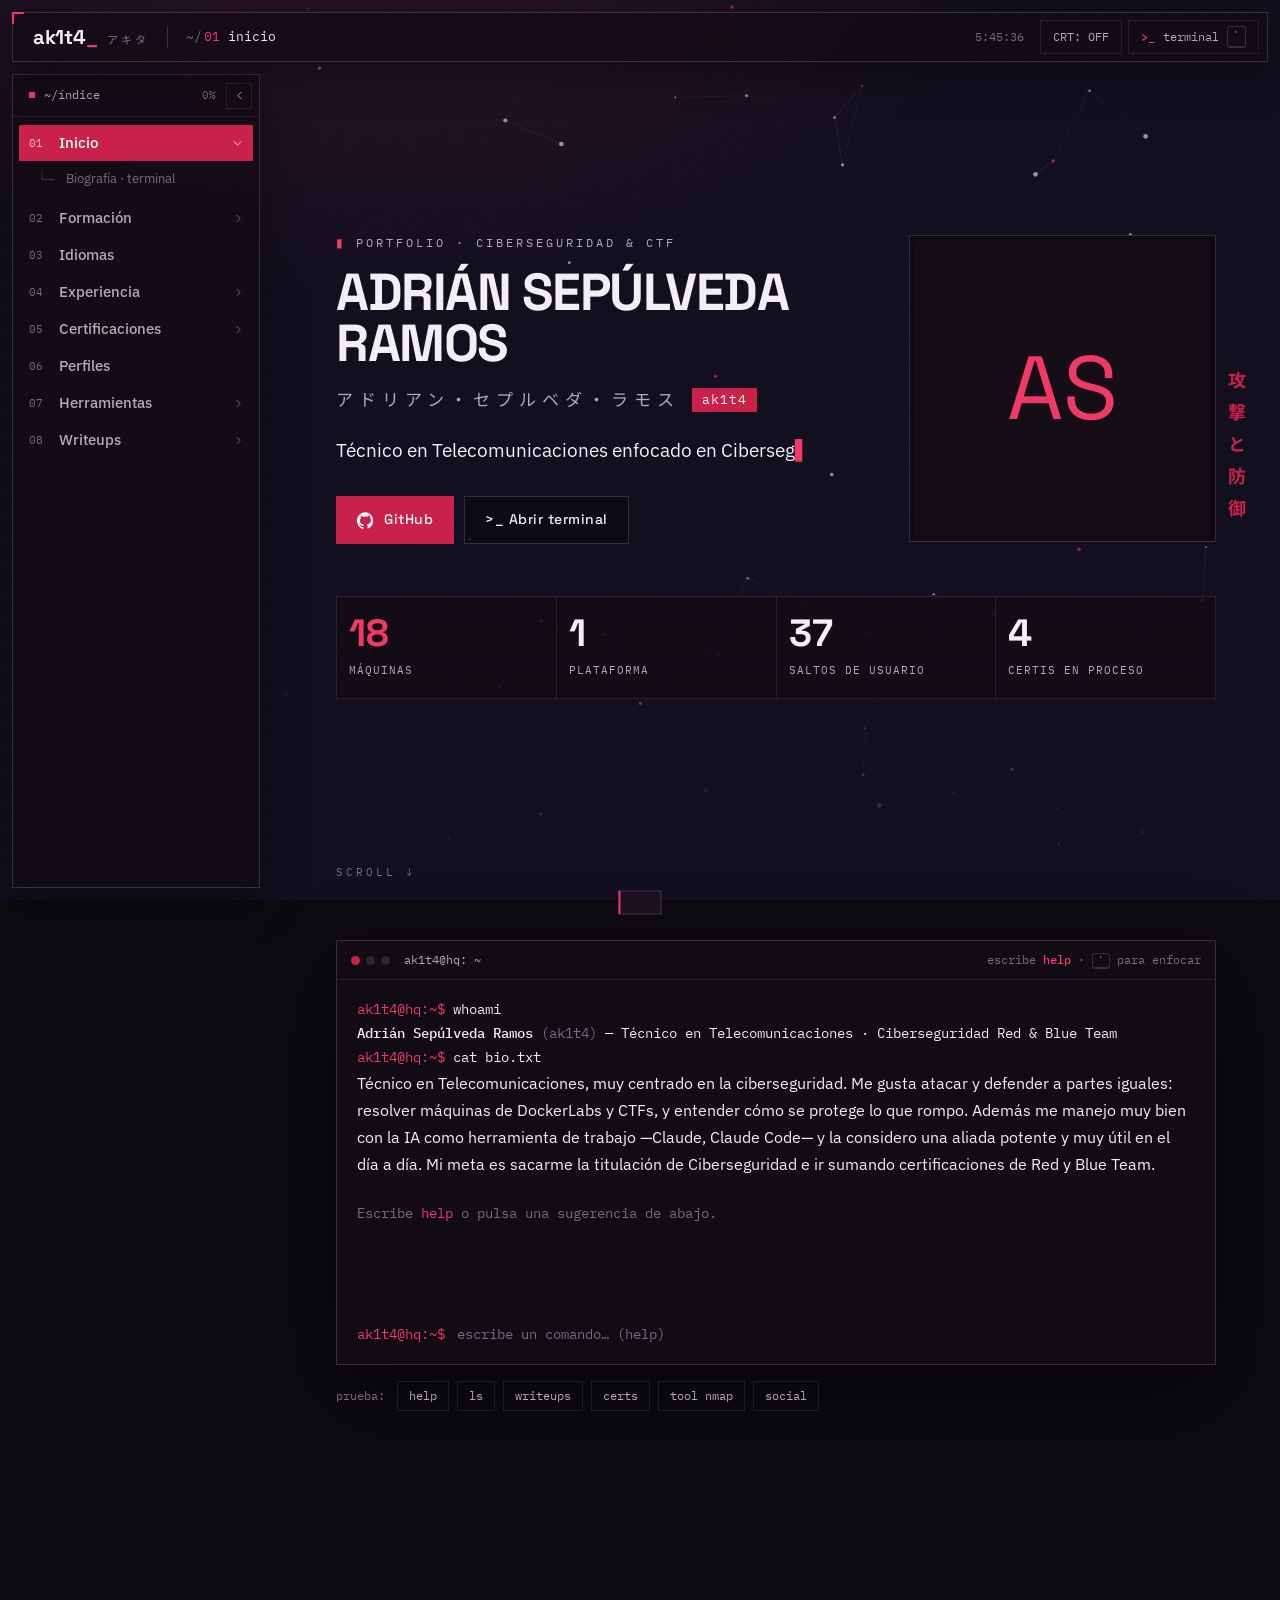
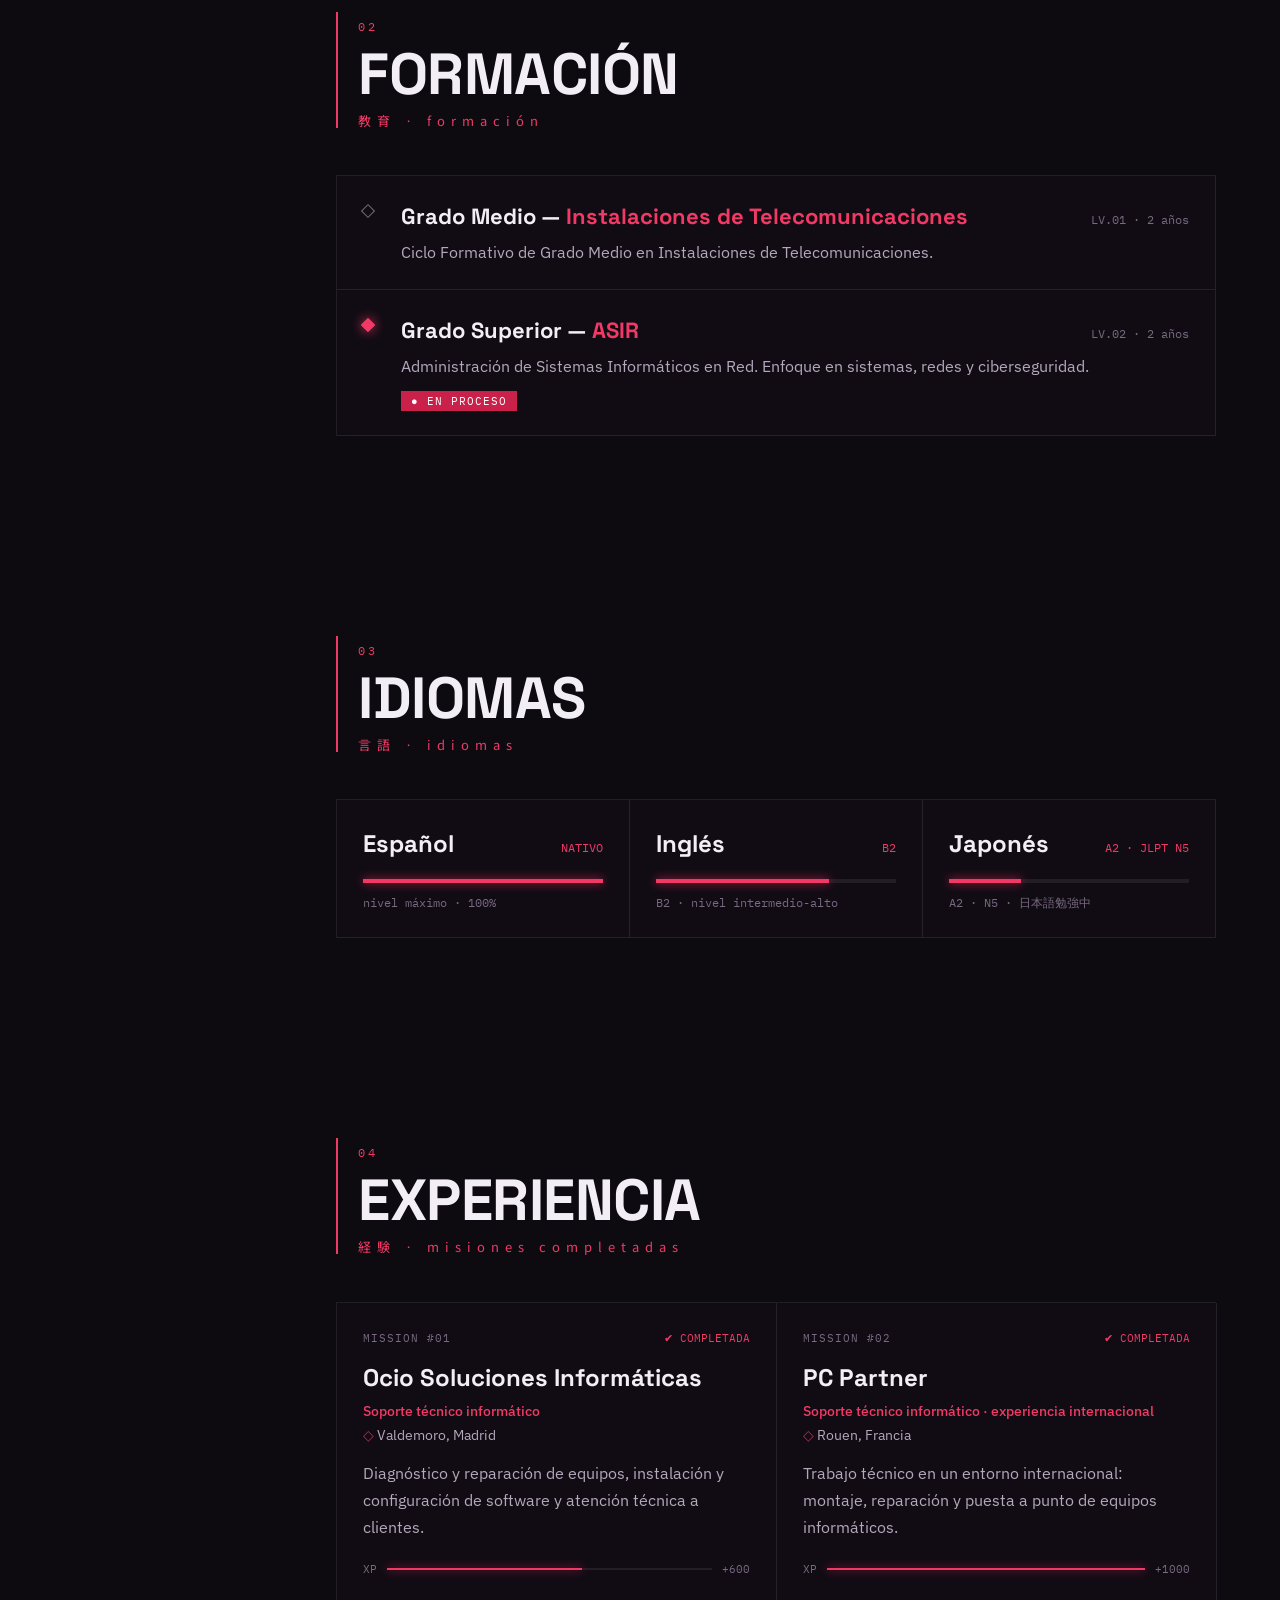
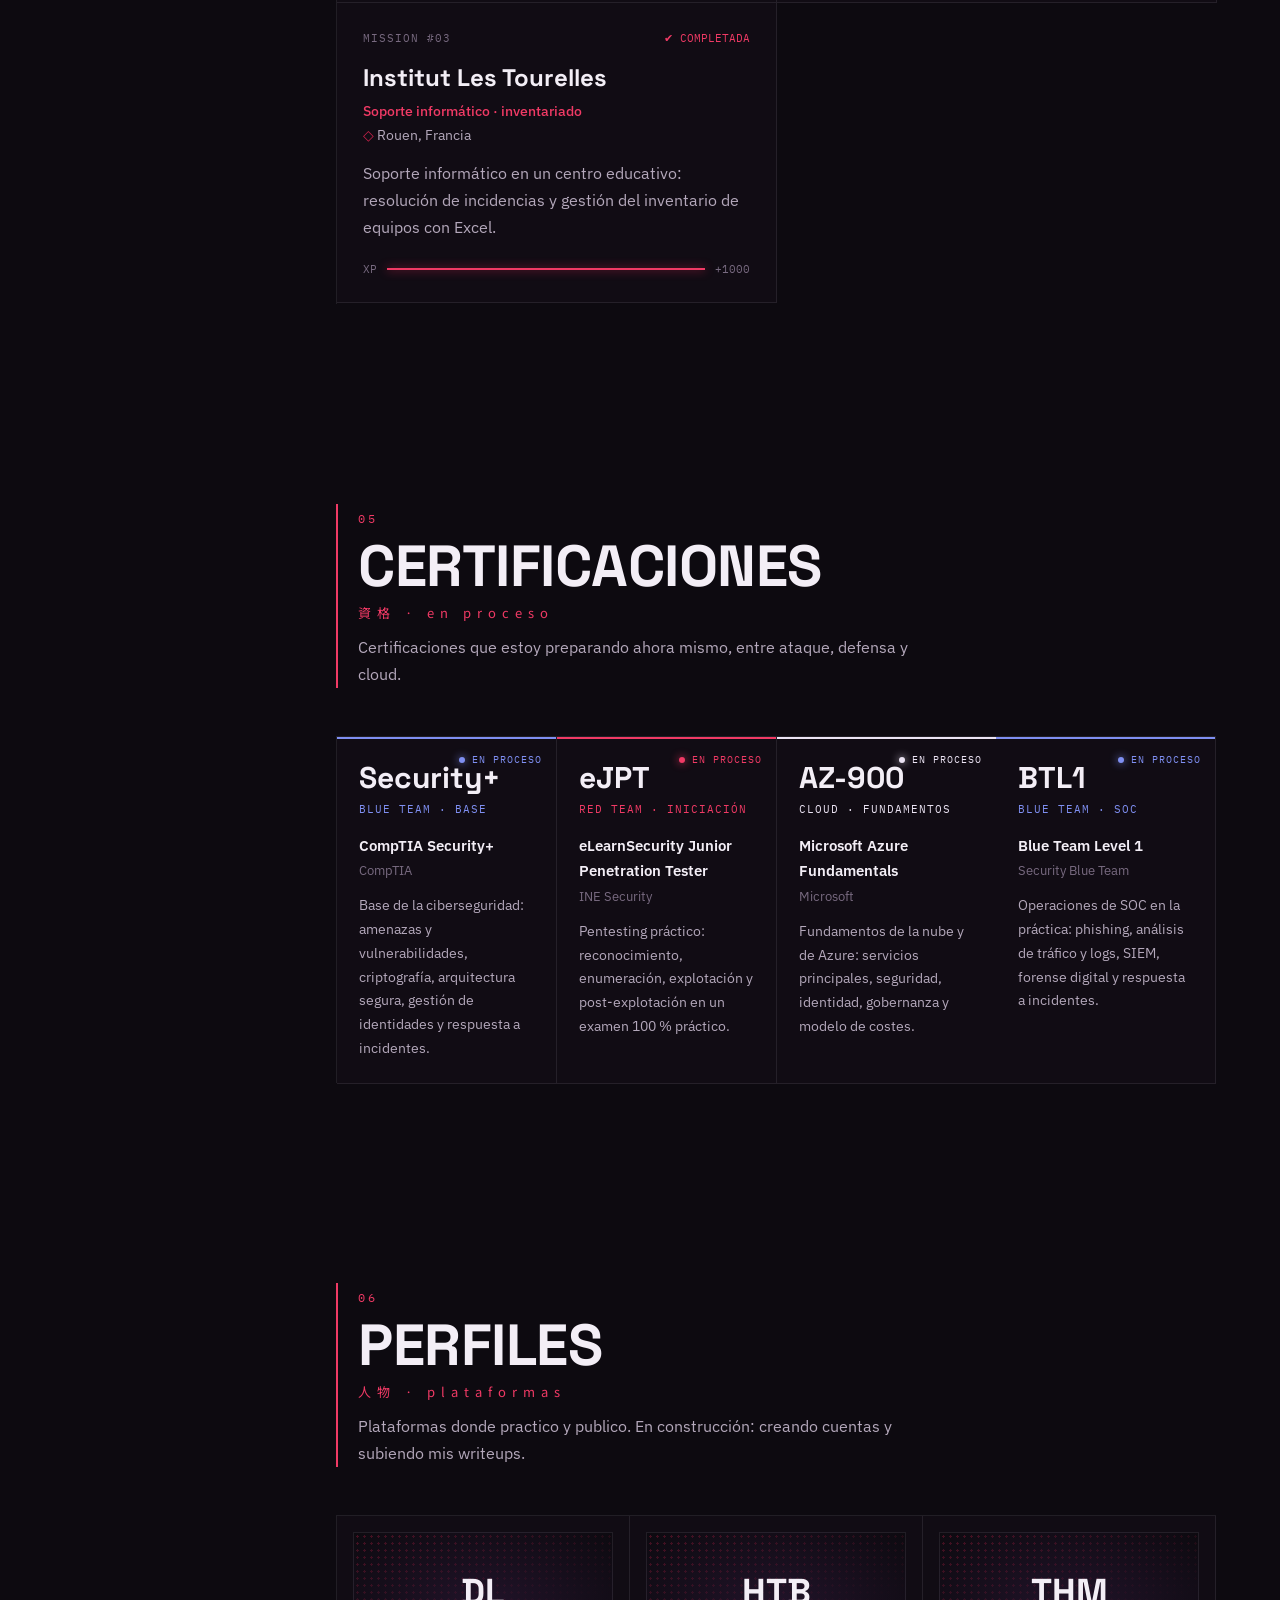
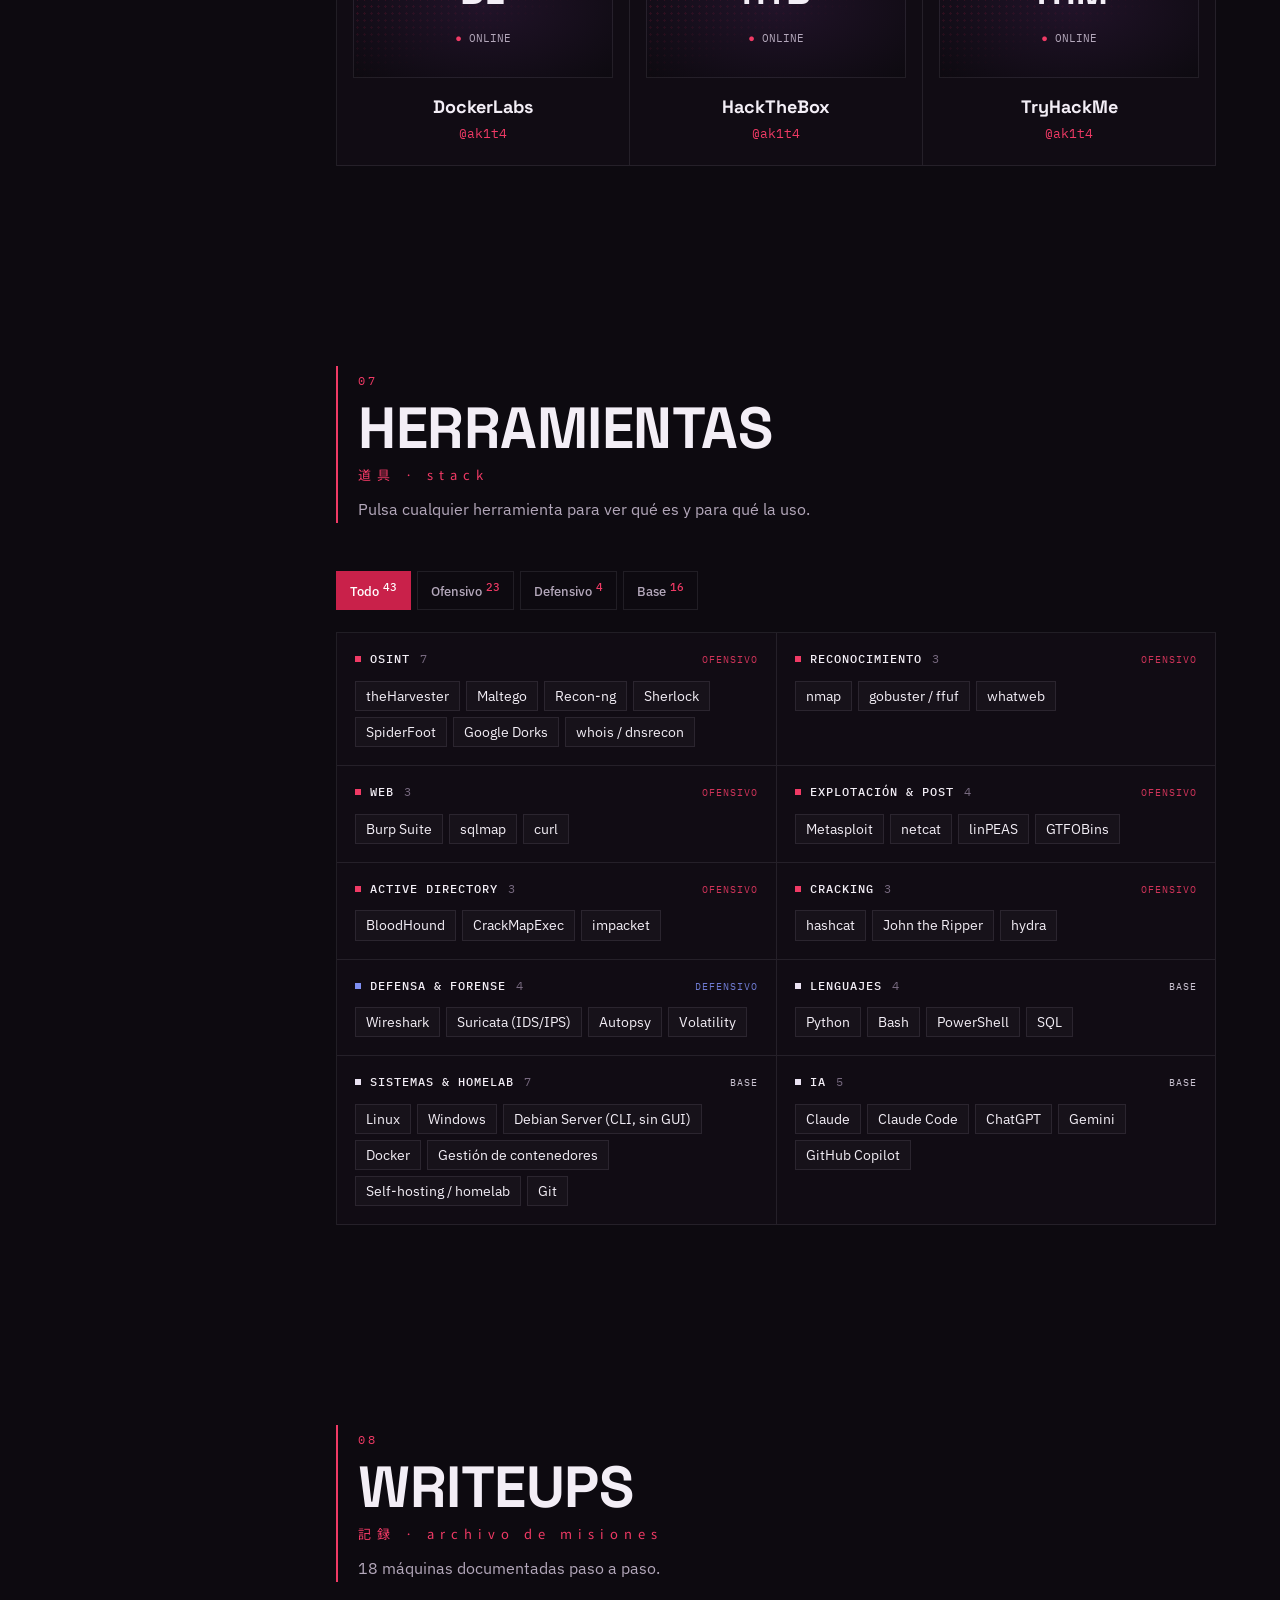
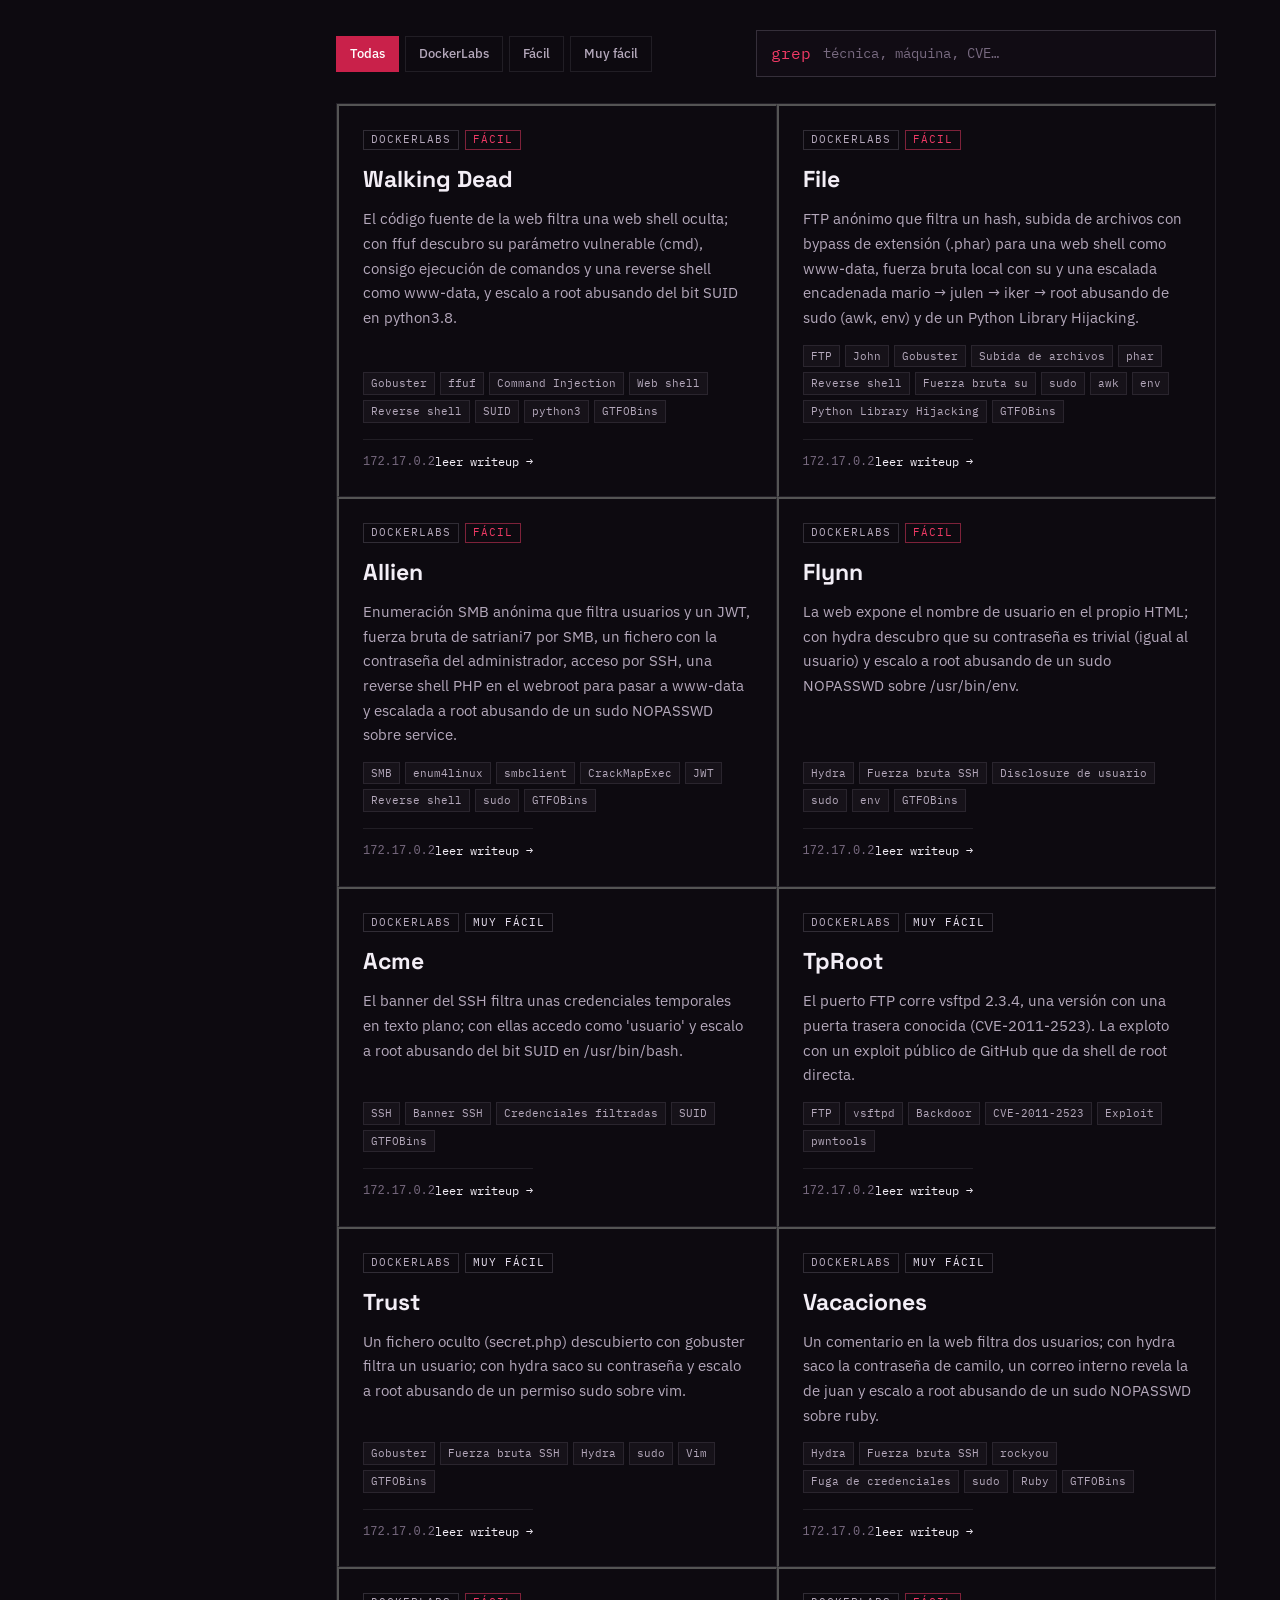
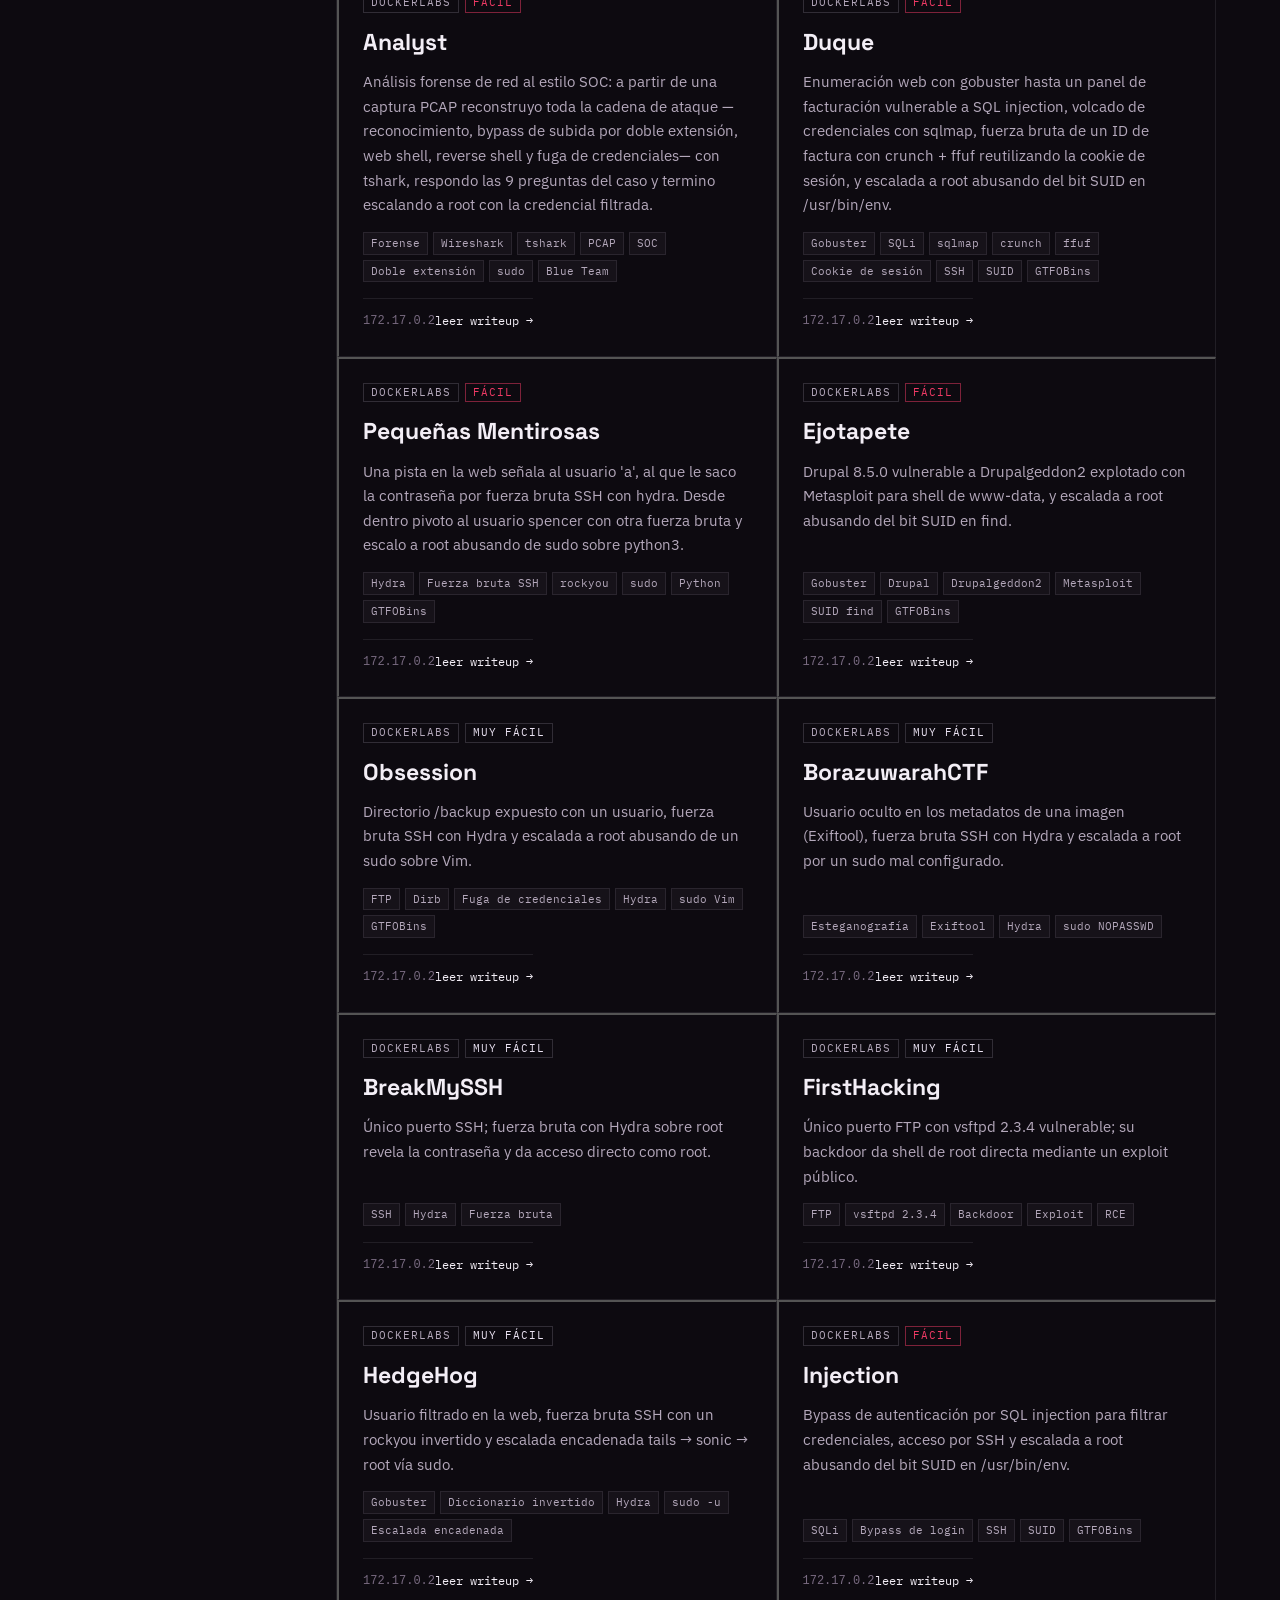
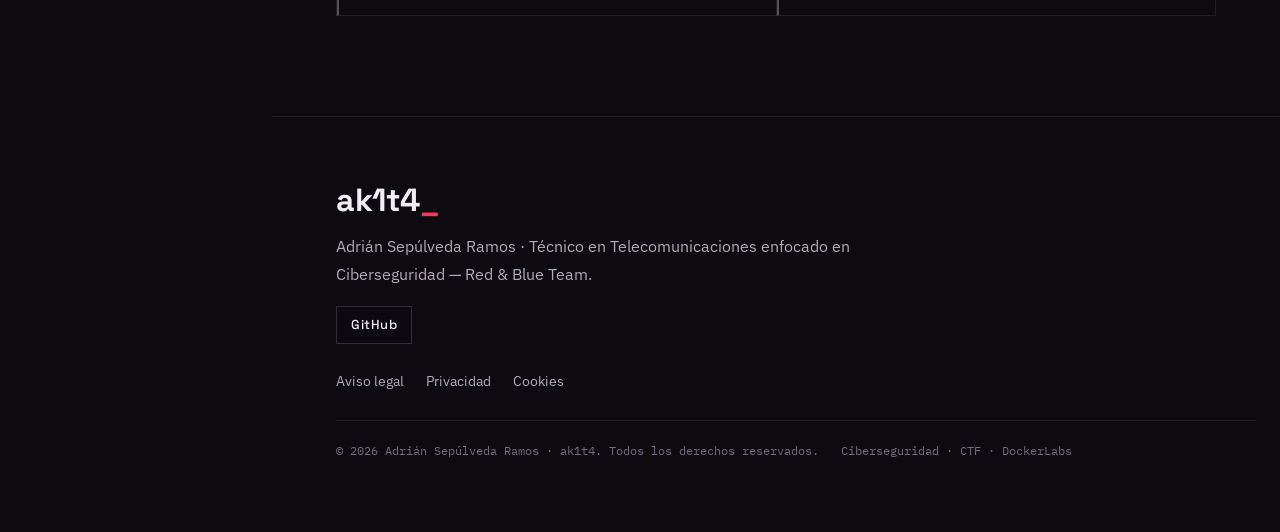
==== index.html @ 93bdb8dd "Portfolio ak1t4: ciberseguridad y CTF Portfolio personal estático con estética anime/tech en negro y" ====
<!doctype html>
<html lang="es" class="align-left">
<head>
<meta charset="utf-8">
<meta name="viewport" content="width=device-width, initial-scale=1">
<title>AK1T4 // Portfolio</title>
<meta name="description" content="Adrián Sepúlveda Ramos · ak1t4 — Portfolio de ciberseguridad y CTF. Red & Blue Team.">
<meta name="theme-color" content="#0d0a10">
<link rel="preconnect" href="https://fonts.googleapis.com">
<link rel="preconnect" href="https://fonts.gstatic.com" crossorigin>
<link href="https://fonts.googleapis.com/css2?family=Space+Grotesk:wght@500;700&family=IBM+Plex+Sans:wght@400;500;600&family=IBM+Plex+Mono:wght@400;500&family=Noto+Sans+JP:wght@400;700&display=swap" rel="stylesheet">
<link rel="stylesheet" href="styles.css">
<script>try { if (localStorage.getItem("ak-side") === "0") document.documentElement.classList.add("side-collapsed"); } catch (e) {}</script>
</head>
<body>

<!-- ===== BOOT ===== -->
<div id="boot" aria-hidden="true">
  <div class="boot-inner">
    <pre id="boot-log"></pre>
    <div class="boot-bar"><span id="boot-fill"></span></div>
    <button id="boot-skip" type="button">[ ESC ] saltar intro</button>
  </div>
</div>

<div class="crt" aria-hidden="true"></div>

<!-- ===== TOP BAR ===== -->
<header class="topbar">
  <button class="burger" id="burger" type="button" aria-label="Abrir índice" aria-expanded="false" aria-controls="sidenav"><span></span><span></span><span></span></button>
  <a href="#inicio" class="brand" aria-label="Inicio"><b>ak1t4</b><i>_</i><small>アキタ</small></a>
  <div class="crumbs" aria-live="polite"><span class="path">~/</span><span id="crumb-num">01</span><span id="crumb">inicio</span></div>
  <div class="topbar-right">
    <span class="tb-clock" id="clock">--:--:--</span>
    <button class="tb-btn" id="crt-toggle" type="button" title="Activar/desactivar scanlines">CRT: OFF</button>
    <button class="tb-btn tb-term" id="term-open" type="button" title="Ir a la terminal (tecla `)"><b>&gt;_</b><span>terminal</span><kbd>`</kbd></button>
  </div>
  <div class="progress" aria-hidden="true"><i id="progress"></i></div>
</header>

<!-- ===== ÍNDICE LATERAL ===== -->
<nav class="side" id="sidenav" aria-label="Índice">
  <div class="side-head">
    <span class="side-title">~/índice</span>
    <span class="side-pct" id="rail-progress" aria-hidden="true">0%</span>
    <button class="side-toggle" id="side-toggle" type="button" aria-label="Plegar índice" title="Plegar / desplegar índice">
      <svg viewBox="0 0 24 24" fill="none" stroke="currentColor" stroke-width="1.8" stroke-linecap="round" stroke-linejoin="round" aria-hidden="true"><path d="m15 6-6 6 6 6"/></svg>
    </button>
  </div>
  <ol class="side-list">
    <li class="side-item" data-sec="inicio">
      <div class="side-row">
        <a class="side-link" href="#inicio" data-label="Inicio"><b>01</b><span>Inicio</span></a>
        <button class="side-chev" type="button" aria-label="Desplegar Inicio" aria-expanded="false"><svg viewBox="0 0 24 24" fill="none" stroke="currentColor" stroke-width="1.8" stroke-linecap="round" stroke-linejoin="round" aria-hidden="true"><path d="m9 6 6 6-6 6"/></svg></button>
      </div>
      <div class="side-sub"><ul>
        <li><a href="#consola">Biografía · terminal</a></li>
      </ul></div>
    </li>
    <li class="side-item" data-sec="formacion">
      <div class="side-row">
        <a class="side-link" href="#formacion" data-label="Formación"><b>02</b><span>Formación</span></a>
        <button class="side-chev" type="button" aria-label="Desplegar Formación" aria-expanded="false"><svg viewBox="0 0 24 24" fill="none" stroke="currentColor" stroke-width="1.8" stroke-linecap="round" stroke-linejoin="round" aria-hidden="true"><path d="m9 6 6 6-6 6"/></svg></button>
      </div>
      <div class="side-sub"><ul>
        <li><a href="#est-grado-medio">Grado Medio — Telecom.</a></li>
        <li><a href="#est-grado-superior">Grado Superior — ASIR</a></li>
      </ul></div>
    </li>
    <li class="side-item" data-sec="idiomas">
      <div class="side-row">
        <a class="side-link" href="#idiomas" data-label="Idiomas"><b>03</b><span>Idiomas</span></a>
      </div>
    </li>
    <li class="side-item" data-sec="experiencia">
      <div class="side-row">
        <a class="side-link" href="#experiencia" data-label="Experiencia"><b>04</b><span>Experiencia</span></a>
        <button class="side-chev" type="button" aria-label="Desplegar Experiencia" aria-expanded="false"><svg viewBox="0 0 24 24" fill="none" stroke="currentColor" stroke-width="1.8" stroke-linecap="round" stroke-linejoin="round" aria-hidden="true"><path d="m9 6 6 6-6 6"/></svg></button>
      </div>
      <div class="side-sub"><ul>
        <li><a href="#exp-ocio-soluciones-informaticas">Ocio Soluciones Informáticas</a></li>
        <li><a href="#exp-pc-partner">PC Partner · Rouen</a></li>
        <li><a href="#exp-institut-les-tourelles">Institut Les Tourelles · Rouen</a></li>
      </ul></div>
    </li>
    <li class="side-item" data-sec="certificaciones">
      <div class="side-row">
        <a class="side-link" href="#certificaciones" data-label="Certificaciones"><b>05</b><span>Certificaciones</span></a>
        <button class="side-chev" type="button" aria-label="Desplegar Certificaciones" aria-expanded="false"><svg viewBox="0 0 24 24" fill="none" stroke="currentColor" stroke-width="1.8" stroke-linecap="round" stroke-linejoin="round" aria-hidden="true"><path d="m9 6 6 6-6 6"/></svg></button>
      </div>
      <div class="side-sub"><ul>
        <li><a href="#cert-security">Security+</a></li>
        <li><a href="#cert-ejpt">eJPT</a></li>
        <li><a href="#cert-az-900">AZ-900</a></li>
        <li><a href="#cert-btl1">BTL1</a></li>
      </ul></div>
    </li>
    <li class="side-item" data-sec="perfiles">
      <div class="side-row">
        <a class="side-link" href="#perfiles" data-label="Perfiles"><b>06</b><span>Perfiles</span></a>
      </div>
    </li>
    <li class="side-item" data-sec="herramientas">
      <div class="side-row">
        <a class="side-link" href="#herramientas" data-label="Herramientas"><b>07</b><span>Herramientas</span></a>
        <button class="side-chev" type="button" aria-label="Desplegar Herramientas" aria-expanded="false"><svg viewBox="0 0 24 24" fill="none" stroke="currentColor" stroke-width="1.8" stroke-linecap="round" stroke-linejoin="round" aria-hidden="true"><path d="m9 6 6 6-6 6"/></svg></button>
      </div>
      <div class="side-sub"><ul id="side-tools"></ul></div>
    </li>
    <li class="side-item" data-sec="recursos" hidden>
      <div class="side-row">
        <a class="side-link" href="#recursos" data-label="Recursos"><b>08</b><span>Recursos</span></a>
      </div>
    </li>
    <li class="side-item" data-sec="writeups">
      <div class="side-row">
        <a class="side-link" href="#writeups" data-label="Writeups"><b>08</b><span>Writeups</span></a>
        <button class="side-chev" type="button" aria-label="Desplegar Writeups" aria-expanded="false"><svg viewBox="0 0 24 24" fill="none" stroke="currentColor" stroke-width="1.8" stroke-linecap="round" stroke-linejoin="round" aria-hidden="true"><path d="m9 6 6 6-6 6"/></svg></button>
      </div>
      <div class="side-sub"><ul id="side-wu"></ul></div>
    </li>
  </ol>
</nav>
<div class="side-backdrop" id="side-backdrop" hidden></div>

<main>

<!-- ===== HERO ===== -->
<section id="inicio" class="hero">
  <canvas id="synth" aria-hidden="true"></canvas>
  <div class="side-jp l" aria-hidden="true">サイバーセキュリティ</div>
  <div class="side-jp r" aria-hidden="true">攻撃と防御</div>

  <div class="hero-inner">
    <div class="hero-avatar">
      <div class="frame">
        <img src="https://files.catbox.moe/utjvwn.jpg" alt="Foto de Adrián Sepúlveda Ramos" onerror="this.style.display='none';this.nextElementSibling.style.display='grid'">
        <div class="avatar-fallback">AS</div>
      </div>
    </div>

    <p class="eyebrow"><span class="blink">▮</span> PORTFOLIO · CIBERSEGURIDAD &amp; CTF</p>
    <h1 class="glitch" data-text="Adrián Sepúlveda Ramos">Adrián Sepúlveda Ramos</h1>
    <p class="jp">アドリアン・セプルベダ・ラモス <span class="handle">ak1t4</span></p>
    <p class="tagline"><span id="typer"></span><span class="caret">▌</span></p>
    <div class="hero-cta">
      <a class="btn btn-pink" href="https://github.com/ak1ta4" target="_blank" rel="noopener">
        <svg viewBox="0 0 24 24" aria-hidden="true"><path fill="currentColor" d="M12 .5a12 12 0 0 0-3.8 23.4c.6.1.8-.3.8-.6v-2c-3.3.7-4-1.6-4-1.6-.6-1.4-1.4-1.8-1.4-1.8-1-.7.1-.7.1-.7 1.2.1 1.8 1.2 1.8 1.2 1 1.8 2.8 1.3 3.5 1 .1-.8.4-1.3.7-1.6-2.7-.3-5.5-1.3-5.5-6 0-1.2.5-2.3 1.2-3.1-.1-.4-.5-1.6.1-3.2 0 0 1-.3 3.3 1.2a11.5 11.5 0 0 1 6 0C17.3 4.6 18.3 5 18.3 5c.7 1.6.2 2.8.1 3.2.8.8 1.2 1.9 1.2 3.1 0 4.6-2.8 5.6-5.5 5.9.4.4.8 1.1.8 2.2v3.3c0 .3.2.7.8.6A12 12 0 0 0 12 .5Z"/></svg>
        GitHub
      </a>
      <a class="btn" href="#consola">&gt;_ Abrir terminal</a>
    </div>
  </div>

  <div class="stats joined">
    <div class="stat"><b data-count="18">0</b><span>máquinas</span></div>
    <div class="stat"><b data-count="1">0</b><span>plataforma</span></div>
    <div class="stat"><b data-count="37">0</b><span>saltos de usuario</span></div>
    <div class="stat"><b data-count="4">0</b><span>certis en proceso</span></div>
  </div>
  <a href="#consola" class="scroll-hint" aria-label="Bajar">SCROLL ↓</a>
</section>

<!-- ===== CONSOLA (bio + terminal) ===== -->
<section id="consola" class="section">
  <div class="console reveal">
    <div class="console-bar">
      <span class="dots"><i></i><i></i><i></i></span>
      <span class="title">ak1t4@hq: ~</span>
      <span class="console-hint">escribe <b>help</b> · <kbd>`</kbd> para enfocar</span>
    </div>
    <div class="term-out" id="term-out" aria-live="polite"></div>
    <form class="term-in" id="term-form">
      <label for="term-input">ak1t4@hq:~$</label>
      <input id="term-input" autocomplete="off" spellcheck="false" placeholder="escribe un comando… (help)">
    </form>
  </div>
  <div class="chips reveal" id="term-chips">
    <span>prueba:</span>
    <button type="button" data-cmd="help">help</button>
    <button type="button" data-cmd="ls">ls</button>
    <button type="button" data-cmd="writeups">writeups</button>
    <button type="button" data-cmd="certs">certs</button>
    <button type="button" data-cmd="tool nmap">tool nmap</button>
    <button type="button" data-cmd="social">social</button>
  </div>
  <noscript><p class="sec-sub">Técnico en Telecomunicaciones, muy centrado en la ciberseguridad. Me gusta atacar y defender a partes iguales: resolver máquinas de DockerLabs y CTFs, y entender cómo se protege lo que rompo. Además me manejo muy bien con la IA como herramienta de trabajo —Claude, Claude Code— y la considero una aliada potente y muy útil en el día a día. Mi meta es sacarme la titulación de Ciberseguridad e ir sumando certificaciones de Red y Blue Team.</p></noscript>
</section>

<!-- ===== 02 FORMACIÓN ===== -->
<section id="formacion" class="section">
  <header class="sec-head reveal">
    <span class="sec-num">02</span>
    <h2 data-jp="教育 · formación">Formación</h2>
  </header>
  <div class="timeline joined" id="edu"></div>
</section>

<!-- ===== 03 IDIOMAS ===== -->
<section id="idiomas" class="section">
  <header class="sec-head reveal">
    <span class="sec-num">03</span>
    <h2 data-jp="言語 · idiomas">Idiomas</h2>
  </header>
  <div class="langs joined">
    <div class="lang reveal">
      <div class="lang-top"><span>Español</span><em>NATIVO</em></div>
      <div class="bar"><i data-w="100"></i></div>
      <small>nivel máximo · 100%</small>
    </div>
    <div class="lang reveal">
      <div class="lang-top"><span>Inglés</span><em>B2</em></div>
      <div class="bar"><i data-w="72"></i></div>
      <small>B2 · nivel intermedio-alto</small>
    </div>
    <div class="lang reveal">
      <div class="lang-top"><span>Japonés</span><em>A2 · JLPT N5</em></div>
      <div class="bar"><i data-w="30"></i></div>
      <small>A2 · N5 · 日本語勉強中</small>
    </div>
  </div>
</section>

<!-- ===== 04 EXPERIENCIA ===== -->
<section id="experiencia" class="section">
  <header class="sec-head reveal">
    <span class="sec-num">04</span>
    <h2 data-jp="経験 · misiones completadas">Experiencia</h2>
  </header>
  <div class="quests joined" id="quests"></div>
</section>

<!-- ===== 05 CERTIFICACIONES ===== -->
<section id="certificaciones" class="section">
  <header class="sec-head reveal">
    <span class="sec-num">05</span>
    <h2 data-jp="資格 · en proceso">Certificaciones</h2>
    <p class="sec-sub">Certificaciones que estoy preparando ahora mismo, entre ataque, defensa y cloud.</p>
  </header>
  <div class="certs joined" id="certs"></div>
</section>

<!-- ===== 06 PERFILES ===== -->
<section id="perfiles" class="section">
  <header class="sec-head reveal">
    <span class="sec-num">06</span>
    <h2 data-jp="人物 · plataformas">Perfiles</h2>
    <p class="sec-sub">Plataformas donde practico y publico. En construcción: creando cuentas y subiendo mis writeups.</p>
  </header>
  <div class="arcade joined">
    <a class="cab reveal" href="https://dockerlabs.es/perfil/ak1t4" target="_blank" rel="noopener">
      <div class="cab-screen"><span class="cab-logo">DL</span><span class="insert">ONLINE</span></div>
      <h3>DockerLabs</h3><p>@ak1t4</p>
    </a>
    <div class="cab reveal">
      <div class="cab-screen"><span class="cab-logo">HTB</span><span class="insert">ONLINE</span></div>
      <h3>HackTheBox</h3><p>@ak1t4</p>
    </div>
    <a class="cab reveal" href="https://tryhackme.com/p/ak1t4" target="_blank" rel="noopener">
      <div class="cab-screen"><span class="cab-logo">THM</span><span class="insert">ONLINE</span></div>
      <h3>TryHackMe</h3><p>@ak1t4</p>
    </a>
  </div>
</section>

<!-- ===== 07 HERRAMIENTAS ===== -->
<section id="herramientas" class="section">
  <header class="sec-head reveal">
    <span class="sec-num">07</span>
    <h2 data-jp="道具 · stack">Herramientas</h2>
    <p class="sec-sub">Pulsa cualquier herramienta para ver qué es y para qué la uso.</p>
  </header>
  <div class="tabs reveal" id="tool-tabs" role="tablist"></div>
  <div class="stack joined" id="inventory"></div>
</section>

<!-- ===== 08 RECURSOS ===== -->
<section id="recursos" class="section" hidden>
  <header class="sec-head reveal">
    <span class="sec-num">08</span>
    <h2 data-jp="資料 · documentación">Recursos</h2>
    <p class="sec-sub">Cursos, guías, vulnerabilidades explicadas y proyectos propios. Todo lo que documento fuera de las máquinas.</p>
  </header>
  <div class="res-grid joined" id="res"></div>
  <div class="center reveal"><a class="btn btn-pink" href="https://v1nl4nd.com/recursos.html" target="_blank" rel="noopener">Explorar recursos →</a></div>
</section>

<!-- ===== 08 WRITEUPS ===== -->
<section id="writeups" class="section">
  <header class="sec-head reveal">
    <span class="sec-num">08</span>
    <h2 data-jp="記録 · archivo de misiones">Writeups</h2>
    <p class="sec-sub"><span id="wu-count">18</span> máquinas documentadas paso a paso.</p>
  </header>
  <div class="wu-controls reveal">
    <div class="filters" id="wu-filters">
      <button class="filter active" data-f="all" type="button">Todas</button>
      <button class="filter" data-f="DockerLabs" type="button">DockerLabs</button>
      <button class="filter" data-f="Fácil" type="button">Fácil</button>
      <button class="filter" data-f="Muy fácil" type="button">Muy fácil</button>
    </div>
    <label class="search">
      <span>grep</span>
      <input id="wu-search" type="search" placeholder="técnica, máquina, CVE…" autocomplete="off">
    </label>
  </div>
  <div class="writeups joined" id="wu"></div>
  <p class="empty" id="wu-empty" hidden>0 resultados. Prueba otro término.</p>
</section>

</main>

<!-- ===== FOOTER ===== -->
<footer class="footer">
  <div class="brand-big">ak1t4<b>_</b></div>
  <p>Adrián Sepúlveda Ramos · Técnico en Telecomunicaciones enfocado en Ciberseguridad — Red &amp; Blue Team.</p>
  <div class="hero-cta">
    <a class="btn sm" href="https://github.com/ak1ta4" target="_blank" rel="noopener">GitHub</a>
  </div>
  <nav class="footer-links" aria-label="Legal">
    <a href="aviso-legal.html">Aviso legal</a>
    <a href="privacidad.html">Privacidad</a>
    <a href="cookies.html">Cookies</a>
  </nav>
  <div class="footer-bottom">
    <span>© 2026 Adrián Sepúlveda Ramos · ak1t4. Todos los derechos reservados.</span>
    <span>Ciberseguridad · CTF · DockerLabs</span>
  </div>
</footer>

<div class="toast" id="toast" role="status"></div>

<script src="https://cdnjs.cloudflare.com/ajax/libs/gsap/3.12.5/gsap.min.js"></script>
<script src="https://cdnjs.cloudflare.com/ajax/libs/gsap/3.12.5/ScrollTrigger.min.js"></script>
<script src="app.js"></script>
</body>
</html>
---- styles.css ----
/* =========================================================
   AK1T4 // black · red · anime-tech
   ========================================================= */
:root {
  --bg: #0d0a10;
  --bg2: #150e17;
  --cell: #110c14;
  --cell-hi: #1f1222;
  --line: rgba(240, 228, 250, .09);
  --line2: rgba(240, 228, 250, .16);
  --red: #c9214a;
  --red-hot: #f03a65;
  --red-soft: rgba(201, 33, 74, .14);
  --text: #f3eef6;
  --muted: #b4a8bb;
  --dim: #786a80;
  --steel: #7f8ff2;
  --bone: #ebe3f3;
  --f-head: "Space Grotesk", system-ui, sans-serif;
  --f-body: "IBM Plex Sans", system-ui, sans-serif;
  --f-mono: "IBM Plex Mono", ui-monospace, monospace;
  --f-jp: "Noto Sans JP", sans-serif;
  --side: 248px;
  --top-h: 50px;
  --gap: 12px;
  --maxw: 1080px;
}

*, *::before, *::after { box-sizing: border-box; }
html { scroll-behavior: smooth; scroll-padding-top: calc(var(--top-h) + var(--gap) * 2 + 8px); -webkit-text-size-adjust: 100%; }
body {
  margin: 0;
  background: var(--bg);
  background-image:
    radial-gradient(900px 520px at 30% -8%, rgba(201, 33, 74, .15), transparent 70%),
    radial-gradient(800px 600px at 100% 100%, rgba(90, 100, 230, .07), transparent 70%),
    radial-gradient(circle, rgba(240, 228, 250, .05) 1px, transparent 1.4px);
  background-size: auto, 26px 26px;
  background-attachment: fixed;
  color: var(--text);
  font-family: var(--f-body);
  font-size: 16px;
  line-height: 1.7;
  overflow-x: hidden;
}
body.booting { overflow: hidden; }
::selection { background: var(--red); color: #fff; }
a { color: var(--text); text-decoration: none; }
img { max-width: 100%; display: block; }
button { font: inherit; color: inherit; cursor: pointer; }
:focus-visible { outline: 1px solid var(--red-hot); outline-offset: 3px; }
kbd { font-family: var(--f-mono); font-size: .85em; padding: 0 5px; border: 1px solid var(--line2); border-bottom-width: 2px; border-radius: 3px; color: var(--muted); }

::-webkit-scrollbar { width: 8px; }
::-webkit-scrollbar-track { background: var(--bg); }
::-webkit-scrollbar-thumb { background: #2e1f33; }
::-webkit-scrollbar-thumb:hover { background: var(--red); }

/* ---------- overlays ---------- */
.crt { pointer-events: none; position: fixed; inset: 0; z-index: 90; background: repeating-linear-gradient(to bottom, rgba(0,0,0,.18) 0 1px, transparent 1px 3px); }
body.no-crt .crt { display: none; }

@media (hover: hover) and (pointer: fine) {
  html, body { cursor: url("data:image/svg+xml,%3Csvg xmlns='http://www.w3.org/2000/svg' width='20' height='20'%3E%3Ccircle cx='10' cy='10' r='4.5' fill='%23f03a65' stroke='%230d0a10' stroke-width='1.8'/%3E%3C/svg%3E") 10 10, auto; }
  a, button, [role="button"], label, .slot { cursor: url("data:image/svg+xml,%3Csvg xmlns='http://www.w3.org/2000/svg' width='32' height='32'%3E%3Ccircle cx='16' cy='16' r='11' fill='none' stroke='%23f03a65' stroke-width='1.8'/%3E%3Ccircle cx='16' cy='16' r='2.5' fill='%23f03a65'/%3E%3C/svg%3E") 16 16, pointer; }
  input, .term-out { cursor: text; }
}

/* ---------- boot ---------- */
#boot { position: fixed; inset: 0; z-index: 300; background: var(--bg); display: grid; place-items: center; padding: 16px; font-family: var(--f-mono); font-size: clamp(12px, 2vw, 14px); color: var(--text); }
#boot.done { animation: bootOut .6s forwards; }
@keyframes bootOut { 40% { clip-path: inset(48% 0 48% 0); } 100% { clip-path: inset(50% 0 50% 0); opacity: 0; visibility: hidden; } }
.boot-inner { width: min(600px, 100%); }
#boot-log { margin: 0 0 18px; white-space: pre-wrap; min-height: 15em; font: inherit; line-height: 1.75; }
#boot-log .p { color: var(--red-hot); } #boot-log .c { color: var(--text); font-weight: 500; } #boot-log .y { color: var(--red-hot); } #boot-log .m { color: var(--dim); }
.boot-bar { height: 2px; background: var(--line); }
.boot-bar span { display: block; height: 100%; width: 0; background: var(--red-hot); box-shadow: 0 0 10px var(--red); transition: width .2s; }
#boot-skip { margin-top: 16px; background: none; border: 0; color: var(--dim); font-family: var(--f-mono); font-size: 12px; letter-spacing: 1px; }
#boot-skip:hover { color: var(--red-hot); }

/* ---------- topbar (floating) ---------- */
.topbar {
  position: fixed; top: var(--gap); left: var(--gap); right: var(--gap); height: var(--top-h); z-index: 60;
  display: flex; align-items: center; gap: 18px; padding: 0 8px 0 20px;
  background: rgba(19, 12, 21, .8); backdrop-filter: blur(14px) saturate(1.2); -webkit-backdrop-filter: blur(14px) saturate(1.2);
  border: 1px solid var(--line2); box-shadow: 0 12px 40px rgba(0, 0, 0, .35);
}
.topbar::before { content: ""; position: absolute; left: -1px; top: -1px; width: 12px; height: 12px; border-left: 2px solid var(--red-hot); border-top: 2px solid var(--red-hot); pointer-events: none; }
.brand { display: flex; align-items: baseline; font-family: var(--f-head); font-weight: 700; font-size: 20px; letter-spacing: -.3px; color: var(--text); white-space: nowrap; }
.brand i { font-style: normal; color: var(--red-hot); animation: blink 1s steps(1) infinite; }
.brand small { margin-left: 10px; font-family: var(--f-jp); font-weight: 400; font-size: 11px; letter-spacing: 3px; color: var(--dim); }
.crumbs { display: flex; align-items: center; gap: 8px; min-width: 0; height: 22px; padding-left: 18px; border-left: 1px solid var(--line2); font-family: var(--f-mono); font-size: 13px; white-space: nowrap; }
.crumbs .path { color: var(--dim); margin-right: -6px; }
#crumb-num { color: var(--red-hot); }
#crumb { color: var(--text); overflow: hidden; text-overflow: ellipsis; }
.topbar-right { margin-left: auto; display: flex; align-items: center; gap: 6px; }
.tb-clock { padding: 0 10px; font-family: var(--f-mono); font-size: 12px; color: var(--dim); }
.tb-btn { display: flex; align-items: center; gap: 8px; height: 34px; padding: 0 12px; background: none; border: 1px solid var(--line); font-family: var(--f-mono); font-size: 12px; color: var(--muted); transition: border-color .2s, color .2s, background .2s; }
.tb-btn:hover { border-color: var(--red); color: var(--text); background: var(--red-soft); }
.tb-term b { color: var(--red-hot); font-weight: 500; }
.tb-term kbd { font-size: 11px; }
.progress { position: absolute; left: 0; right: 0; bottom: -1px; height: 1px; pointer-events: none; }
.progress i { display: block; height: 100%; width: 0; background: var(--red-hot); box-shadow: 0 0 8px var(--red); }
.burger { display: none; flex: 0 0 34px; width: 34px; height: 34px; align-items: center; justify-content: center; flex-direction: column; gap: 5px; padding: 0; background: none; border: 1px solid var(--line); }
.burger span { display: block; width: 16px; height: 1.5px; background: var(--text); transition: transform .3s, opacity .3s; }
.burger[aria-expanded="true"] span:nth-child(1) { transform: translateY(6.5px) rotate(45deg); }
.burger[aria-expanded="true"] span:nth-child(2) { opacity: 0; }
.burger[aria-expanded="true"] span:nth-child(3) { transform: translateY(-6.5px) rotate(-45deg); }

/* ---------- side index (floating window · file tree) ---------- */
html.side-collapsed { --side: 54px; }
.side {
  position: fixed; top: calc(var(--top-h) + var(--gap) * 2); left: var(--gap); bottom: var(--gap); width: var(--side); z-index: 50;
  display: flex; flex-direction: column;
  background: rgba(19, 12, 21, .8); backdrop-filter: blur(14px); -webkit-backdrop-filter: blur(14px);
  border: 1px solid var(--line2); box-shadow: 0 12px 40px rgba(0, 0, 0, .35);
  transition: width .3s cubic-bezier(.2, .8, .2, 1), transform .3s cubic-bezier(.2, .8, .2, 1);
}
.side-head { display: flex; align-items: center; gap: 10px; height: 42px; padding: 0 7px 0 16px; border-bottom: 1px solid var(--line); font-family: var(--f-mono); font-size: 12px; }
.side-title { color: var(--muted); white-space: nowrap; }
.side-title::before { content: ""; display: inline-block; width: 6px; height: 6px; margin-right: 9px; vertical-align: 1px; background: var(--red-hot); }
.side-pct { margin-left: auto; font-size: 11px; color: var(--dim); font-variant-numeric: tabular-nums; }
.side-toggle { flex: 0 0 26px; width: 26px; height: 26px; display: grid; place-items: center; padding: 0; background: none; border: 1px solid var(--line); color: var(--muted); transition: border-color .2s, color .2s; }
.side-toggle:hover { border-color: var(--red); color: var(--text); }
.side-toggle svg { width: 13px; height: 13px; transition: transform .3s; }
.side-list { list-style: none; margin: 0; padding: 8px 6px 10px; flex: 1; overflow-y: auto; overflow-x: hidden; scrollbar-width: thin; scrollbar-color: #2e1f33 transparent; }
.side-list::-webkit-scrollbar { width: 4px; }
.side-list::-webkit-scrollbar-thumb { background: #2e1f33; }
.side-item + .side-item { margin-top: 1px; }
.side-row { display: flex; align-items: center; transition: background .2s; }
.side-row:hover { background: rgba(240, 228, 250, .045); }
.side-link { position: relative; flex: 1; min-width: 0; display: flex; align-items: center; gap: 12px; height: 36px; padding: 0 10px; color: var(--muted); font-size: 14.5px; font-weight: 500; white-space: nowrap; transition: color .2s; }
.side-link b { flex: 0 0 18px; font-family: var(--f-mono); font-weight: 400; font-size: 11px; color: var(--dim); transition: color .2s; }
.side-link span { overflow: hidden; text-overflow: ellipsis; }
.side-row:hover .side-link { color: var(--text); }
.side-item.active > .side-row { background: var(--red); }
.side-item.active > .side-row .side-link { color: #fff; }
.side-item.active > .side-row .side-link b { color: rgba(255, 255, 255, .7); }
.side-chev { flex: 0 0 30px; width: 30px; height: 30px; display: grid; place-items: center; padding: 0; background: none; border: 0; color: var(--dim); transition: color .2s, transform .25s; }
.side-chev svg { width: 13px; height: 13px; }
.side-chev:hover { color: var(--text); }
.side-item.active .side-chev { color: rgba(255, 255, 255, .85); }
.side-item.open .side-chev { transform: rotate(90deg); }
.side-sub { display: grid; grid-template-rows: 0fr; transition: grid-template-rows .3s ease; }
.side-item.open .side-sub { grid-template-rows: 1fr; }
.side-sub ul { min-height: 0; overflow: hidden; list-style: none; margin: 0 0 0 19px; padding: 0; }
.side-sub > ul > li:first-child { padding-top: 4px; } .side-sub > ul > li:last-child { padding-bottom: 6px; }
.side-sub a { position: relative; display: block; padding: 3px 8px 3px 28px; font-size: 13px; color: var(--dim); white-space: nowrap; overflow: hidden; text-overflow: ellipsis; transition: color .2s; }
.side-sub li > a::before, .side-cat-btn::before { content: "├─"; position: absolute; left: 0; font-family: var(--f-mono); color: #43314a; transition: color .2s; }
.side-sub li:last-child > a::before, .side-cat:last-child > .side-cat-btn::before { content: "└─"; }
.side-sub a:hover { color: var(--text); }
.side-sub a:hover::before, .side-cat-btn:hover::before { color: var(--red-hot); }
.side-backdrop { position: fixed; inset: 0; z-index: 49; background: rgba(0, 0, 0, .55); }
.side-backdrop[hidden] { display: none; }

/* collapsed (desktop only) */
@media (min-width: 901px) {
  html.side-collapsed .side-head { justify-content: center; padding: 0; }
  html.side-collapsed .side-title, html.side-collapsed .side-pct, html.side-collapsed .side-chev,
  html.side-collapsed .side-sub, html.side-collapsed .side-link span { display: none; }
  html.side-collapsed .side-toggle svg { transform: rotate(180deg); }
  html.side-collapsed .side-list { overflow: visible; padding: 8px 5px; }
  html.side-collapsed .side-link { justify-content: center; gap: 0; padding: 0; height: 40px; }
  html.side-collapsed .side-link b { flex: none; font-size: 12px; }
  html.side-collapsed .side-link::after {
    content: attr(data-label); position: absolute; left: calc(100% + 16px); top: 50%; transform: translate(-6px, -50%); opacity: 0; pointer-events: none;
    padding: 5px 11px; background: #1b1121; border: 1px solid var(--line2); border-left: 2px solid var(--red);
    font-family: var(--f-head); font-size: 13px; font-weight: 500; color: var(--text); white-space: nowrap; transition: opacity .2s, transform .2s;
  }
  html.side-collapsed .side-link:hover::after, html.side-collapsed .side-link:focus-visible::after { opacity: 1; transform: translate(0, -50%); }
}

main, .footer { margin-left: calc(var(--side) + var(--gap) * 2); transition: margin-left .3s cubic-bezier(.2, .8, .2, 1); }

/* ---------- sections ---------- */
.section { position: relative; max-width: var(--maxw); margin: 0 auto; padding: 100px 24px; }
.sec-head { text-align: center; margin: 0 auto 48px; max-width: 720px; }
.sec-num { display: inline-block; font-family: var(--f-mono); font-size: 12px; color: var(--red-hot); letter-spacing: 3px; }
.sec-head h2 { margin: 6px 0 4px; font-family: var(--f-head); font-weight: 700; text-transform: uppercase; font-size: clamp(32px, 5.6vw, 58px); line-height: 1.02; letter-spacing: -.5px; color: var(--text); }
.sec-head h2::after { content: attr(data-jp); display: flex; align-items: center; justify-content: center; gap: 12px; margin-top: 10px; font-family: var(--f-jp); font-weight: 400; font-size: 13px; letter-spacing: 6px; color: var(--red-hot); text-transform: none; }
.sec-sub { margin: 14px auto 0; color: var(--muted); max-width: 58ch; }

/* joined grids: 1px hairlines between cells */
.joined { display: grid; gap: 0; border-top: 1px solid var(--line); border-left: 1px solid var(--line); }
.joined > * { background: var(--cell); border-right: 1px solid var(--line); border-bottom: 1px solid var(--line); }

/* ---------- hero ---------- */
.hero { position: relative; min-height: 100svh; padding: calc(var(--top-h) + var(--gap) + 40px) 20px 70px; display: flex; flex-direction: column; align-items: center; justify-content: center; text-align: center; overflow: hidden; }
/* the network fades to transparent (bottom + sides) so the hero has no visible box edge */
#synth {
  position: absolute; inset: 0; width: 100%; height: 100%; z-index: 0;
  -webkit-mask-image: linear-gradient(to bottom, #000 0%, #000 55%, transparent 100%), linear-gradient(to right, transparent 0%, #000 8%, #000 92%, transparent 100%);
  -webkit-mask-composite: source-in;
  mask-image: linear-gradient(to bottom, #000 0%, #000 55%, transparent 100%), linear-gradient(to right, transparent 0%, #000 8%, #000 92%, transparent 100%);
  mask-composite: intersect;
}
.side-jp { position: absolute; top: 50%; transform: translateY(-50%); z-index: 1; writing-mode: vertical-rl; font-family: var(--f-jp); font-weight: 700; font-size: clamp(14px, 1.6vw, 18px); letter-spacing: 14px; color: var(--dim); user-select: none; }
.side-jp.l { left: 28px; } .side-jp.r { right: 28px; color: var(--red); }
.hero-inner { position: relative; z-index: 2; display: flex; flex-direction: column; align-items: center; max-width: 820px; }

.hero-avatar { width: 196px; margin-bottom: 26px; }
.frame { position: relative; aspect-ratio: 1; padding: 5px; border: 1px solid var(--line2); background: var(--bg); }
.frame img { width: 100%; height: 100%; object-fit: cover; }
.avatar-fallback { display: none; place-items: center; width: 100%; height: 100%; font-family: var(--f-head); font-size: 64px; color: var(--red-hot); background: var(--bg2); }
.avatar-tag { display: flex; justify-content: center; gap: 14px; white-space: nowrap; margin-top: 12px; font-family: var(--f-mono); font-size: 11px; color: var(--dim); }
.avatar-tag .ok { color: var(--red-hot); }

.eyebrow { margin: 0 0 14px; font-family: var(--f-mono); font-size: 12px; letter-spacing: 3px; color: var(--muted); }
.blink { animation: blink 1s steps(1) infinite; color: var(--red-hot); }
@keyframes blink { 50% { opacity: 0 } }
.glitch { position: relative; margin: 0; font-family: var(--f-head); font-weight: 700; text-transform: uppercase; font-size: clamp(38px, 6.2vw, 80px); line-height: .98; letter-spacing: -1.5px; color: var(--text); }
.glitch::before, .glitch::after { content: attr(data-text); position: absolute; inset: 0; overflow: hidden; pointer-events: none; }
.glitch::before { color: var(--red-hot); transform: translate(-3px, 0); clip-path: inset(0 0 100% 0); animation: gl1 5s infinite steps(1); }
.glitch::after { color: #fff; transform: translate(3px, 0); clip-path: inset(100% 0 0 0); animation: gl2 4.2s infinite steps(1); opacity: .6; }
@keyframes gl1 { 0%, 93%, 100% { clip-path: inset(0 0 100% 0) } 94% { clip-path: inset(12% 0 58% 0); transform: translate(-7px, 0) } 96% { clip-path: inset(52% 0 22% 0); transform: translate(5px, 0) } }
@keyframes gl2 { 0%, 90%, 100% { clip-path: inset(100% 0 0 0) } 91% { clip-path: inset(62% 0 14% 0); transform: translate(6px, 0) } 93% { clip-path: inset(22% 0 60% 0); transform: translate(-4px, 0) } }
.jp { margin: 16px 0 0; display: flex; flex-wrap: wrap; justify-content: center; align-items: center; gap: 12px; font-family: var(--f-jp); font-size: clamp(14px, 1.8vw, 17px); letter-spacing: 6px; color: var(--muted); }
.handle { font-family: var(--f-mono); font-size: 13px; letter-spacing: 1px; color: #fff; background: var(--red); padding: 1px 10px; }
.tagline { margin: 20px 0 28px; font-size: clamp(16px, 1.9vw, 19px); color: var(--text); min-height: 1.8em; max-width: 52ch; }
.caret { color: var(--red-hot); animation: blink .8s steps(1) infinite; }

.hero-cta { display: flex; flex-wrap: wrap; justify-content: center; gap: 10px; }
.btn { --c: var(--text); display: inline-flex; align-items: center; gap: 10px; padding: 11px 20px; font-family: var(--f-head); font-weight: 500; font-size: 14px; letter-spacing: .5px; color: var(--c); border: 1px solid var(--line2); background: rgba(13, 10, 16, .75); transition: color .2s, background .2s, border-color .2s; }
.btn svg { width: 17px; height: 17px; }
.btn:hover { border-color: var(--red); background: var(--red); color: #fff; }
.btn-pink { background: var(--red); border-color: var(--red); color: #fff; }
.btn-pink:hover { background: var(--red-hot); border-color: var(--red-hot); }
.btn.sm { padding: 7px 14px; font-size: 13px; }

.stats { position: relative; z-index: 2; margin-top: 52px; grid-template-columns: repeat(4, 1fr); width: min(760px, 100%); }
.stat { padding: 16px 12px; background: rgba(18, 12, 20, .85) !important; }
.stat b { display: block; font-family: var(--f-head); font-weight: 700; font-size: 38px; line-height: 1.1; color: var(--text); }
.stat:first-child b { color: var(--red-hot); }
.stat span { font-family: var(--f-mono); font-size: 11px; letter-spacing: 1px; color: var(--muted); text-transform: uppercase; }
.scroll-hint { position: absolute; z-index: 2; bottom: 18px; left: 50%; transform: translateX(-50%); font-family: var(--f-mono); font-size: 11px; letter-spacing: 3px; color: var(--dim); animation: bob 2s ease-in-out infinite; }
.scroll-hint:hover { color: var(--red-hot); }
@keyframes bob { 50% { transform: translate(-50%, 6px); } }

/* ---------- console (inline terminal) ---------- */
#consola { padding-top: 40px; }
.console { max-width: 860px; margin: 0 auto; border: 1px solid var(--line2); background: rgba(18, 12, 20, .92); box-shadow: 0 30px 80px rgba(0, 0, 0, .45); }
.console-bar { display: flex; align-items: center; gap: 14px; padding: 9px 14px; border-bottom: 1px solid var(--line); font-family: var(--f-mono); font-size: 12px; color: var(--dim); }
.console-bar .title { color: var(--muted); }
.console-hint { margin-left: auto; }
.console-hint b { color: var(--red-hot); font-weight: 500; }
.dots { display: flex; gap: 6px; } .dots i { width: 9px; height: 9px; border-radius: 50%; background: #302334; } .dots i:first-child { background: var(--red); }
.term-out { height: 330px; overflow-y: auto; padding: 18px 20px 6px; font-family: var(--f-mono); font-size: 14px; line-height: 1.7; white-space: pre-wrap; word-break: break-word; color: var(--text); scroll-behavior: smooth; }
.term-out .c { color: var(--text); font-weight: 500; } .term-out .p { color: var(--red-hot); } .term-out .y { color: var(--bone); } .term-out .m { color: var(--dim); }
.term-out .bio { color: var(--text); font-family: var(--f-body); font-size: 15.5px; line-height: 1.75; }
.term-out a { color: var(--text); text-decoration: underline; text-decoration-color: var(--red); text-underline-offset: 3px; }
.term-out a:hover { color: var(--red-hot); }
.term-in { display: flex; align-items: center; gap: 10px; padding: 12px 20px 16px; font-family: var(--f-mono); font-size: 14px; }
.term-in label { color: var(--red-hot); white-space: nowrap; }
.term-in input { flex: 1; min-width: 0; background: none; border: 0; outline: 0; color: var(--text); font: inherit; caret-color: var(--red-hot); }
.term-in input::placeholder { color: var(--dim); }
.console:focus-within { border-color: rgba(201, 33, 74, .55); }
.chips { display: flex; flex-wrap: wrap; justify-content: center; gap: 8px; max-width: 860px; margin: 16px auto 0; }
.chips span { font-family: var(--f-mono); font-size: 12px; color: var(--dim); align-self: center; margin-right: 4px; }
.chips button { font-family: var(--f-mono); font-size: 12px; padding: 4px 11px; background: none; border: 1px solid var(--line); color: var(--muted); transition: all .2s; }
.chips button:hover { border-color: var(--red); color: var(--text); background: var(--red-soft); }

/* ---------- formación ---------- */
.timeline { grid-template-columns: 1fr; }
.node { position: relative; padding: 22px 26px 22px 64px; transition: background .2s; }
.node:hover { background: var(--cell-hi); }
.node .mark { position: absolute; left: 26px; top: 30px; width: 10px; height: 10px; border: 1.5px solid var(--dim); transform: rotate(45deg); }
.node.current .mark { background: var(--red-hot); border-color: var(--red-hot); box-shadow: 0 0 12px var(--red-hot); animation: pulse 1.6s infinite; }
@keyframes pulse { 50% { opacity: .45 } }
.node-top { display: flex; flex-wrap: wrap; justify-content: space-between; gap: 6px 14px; align-items: baseline; }
.node h3 { margin: 0; font-family: var(--f-head); font-size: clamp(18px, 2.3vw, 22px); font-weight: 700; }
.node h3 em { font-style: normal; color: var(--red-hot); }
.lvl { font-family: var(--f-mono); font-size: 12px; color: var(--dim); }
.node p { margin: 4px 0 0; color: var(--muted); }
.node .now { display: inline-block; margin-top: 10px; font-family: var(--f-mono); font-size: 11px; letter-spacing: 1px; padding: 1px 10px; color: #fff; background: var(--red); }
.future { margin: 24px 0 0; padding: 24px 26px; border: 1px dashed rgba(201, 33, 74, .5); background: linear-gradient(90deg, var(--red-soft), transparent); text-align: center; }
.future-badge { font-family: var(--f-mono); font-size: 12px; color: var(--red-hot); letter-spacing: 3px; margin-bottom: 6px; }
.future h3 { margin: 0 0 6px; font-family: var(--f-head); font-size: 22px; }
.future p { margin: 0 auto; color: var(--muted); max-width: 64ch; }

/* ---------- idiomas ---------- */
.langs { grid-template-columns: repeat(3, 1fr); max-width: 980px; margin: 0 auto; }
.lang { padding: 24px 26px; }
.lang-top { display: flex; justify-content: space-between; gap: 10px; align-items: baseline; flex-wrap: wrap; margin-bottom: 14px; }
.lang-top span { font-family: var(--f-head); font-size: 24px; font-weight: 700; }
.lang-top em { font-style: normal; font-family: var(--f-mono); font-size: 12px; color: var(--red-hot); }
.bar { height: 4px; background: rgba(240, 228, 250, .08); }
.bar i { display: block; height: 100%; width: 0; background: var(--red-hot); box-shadow: 0 0 10px var(--red); transition: width 1.4s cubic-bezier(.2, .8, .2, 1); }
.lang small { display: block; margin-top: 10px; font-family: var(--f-mono); font-size: 12px; color: var(--dim); }

/* ---------- experiencia ---------- */
.quests { grid-template-columns: repeat(2, 1fr); }
.quest { position: relative; padding: 26px 26px 24px; transition: background .25s; }
.quest::before { content: ""; position: absolute; left: 0; top: 0; bottom: 0; width: 2px; background: var(--red-hot); transform: scaleY(0); transform-origin: top; transition: transform .35s; }
.quest:hover { background: var(--cell-hi); }
.quest:hover::before { transform: scaleY(1); }
.quest-head { display: flex; justify-content: space-between; gap: 10px; margin-bottom: 10px; font-family: var(--f-mono); font-size: 11px; }
.quest-id { color: var(--dim); letter-spacing: 1px; }
.quest-state { color: var(--red-hot); }
.quest h3 { margin: 0; font-family: var(--f-head); font-size: 24px; font-weight: 700; }
.quest .role { margin: 2px 0 0; color: var(--red-hot); font-size: 14px; font-weight: 500; }
.quest .place { margin: 0 0 12px; color: var(--muted); font-size: 14px; }
.quest .place::before { content: "◇ "; color: var(--red); }
.quest p.desc { margin: 0; color: var(--muted); }
.xp { margin-top: 18px; display: flex; align-items: center; gap: 10px; font-family: var(--f-mono); font-size: 11px; color: var(--dim); }
.xp .bar { flex: 1; height: 2px; }

/* ---------- herramientas (compact stack) ---------- */
.tabs { display: flex; flex-wrap: wrap; justify-content: center; gap: 6px; margin-bottom: 22px; }
.tab, .filter { padding: 6px 13px; font-size: 13px; font-weight: 500; border: 1px solid var(--line); background: none; color: var(--muted); transition: all .2s; }
.tab sup, .filter sup { color: var(--red-hot); margin-left: 4px; font-family: var(--f-mono); }
.tab:hover, .filter:hover { color: var(--text); border-color: var(--line2); }
.tab.active, .filter.active { background: var(--red); border-color: var(--red); color: #fff; }
.tab.active sup { color: #fff; }
.stack { grid-template-columns: repeat(2, 1fr); }
.stack-cat { padding: 16px 18px 18px; scroll-margin-top: calc(var(--top-h) + 80px); }
.stack-head { display: flex; align-items: baseline; gap: 10px; margin-bottom: 11px; font-family: var(--f-mono); font-size: 12px; }
.stack-head b { font-weight: 500; letter-spacing: 1px; text-transform: uppercase; color: var(--text); }
.stack-head b::before { content: ""; display: inline-block; width: 6px; height: 6px; margin-right: 9px; vertical-align: 1px; background: var(--c); }
.stack-head .n { color: var(--dim); }
.stack-head .t { margin-left: auto; font-size: 10px; letter-spacing: 1px; color: var(--c); opacity: .85; }
.stack-items { display: flex; flex-wrap: wrap; gap: 6px; }
.slot { padding: 4px 10px; font-size: 13.5px; line-height: 1.5; color: var(--text); background: rgba(240, 228, 250, .025); border: 1px solid var(--line); transition: border-color .2s, color .2s, background .2s; }
.slot:hover { border-color: var(--c); background: var(--cell-hi); }
.slot.open { border-color: var(--c); background: var(--c); color: var(--bg); }
/* tool popover */
.tip { position: absolute; z-index: 70; width: min(340px, calc(100vw - 32px)); padding: 18px 18px 14px; background: #1b1121; border: 1px solid var(--line2); border-top: 2px solid var(--tc, var(--red-hot)); box-shadow: 0 24px 60px rgba(0, 0, 0, .6); opacity: 0; transform: translateY(6px); pointer-events: none; transition: opacity .18s, transform .18s; }
.tip.show { opacity: 1; transform: none; pointer-events: auto; }
.tip::before { content: ""; position: absolute; left: var(--ax, 40px); width: 10px; height: 10px; background: #1b1121; transform: rotate(45deg); }
.tip.below::before { top: -7px; border-left: 2px solid var(--tc, var(--red-hot)); border-top: 2px solid var(--tc, var(--red-hot)); }
.tip.above::before { bottom: -6px; border-right: 1px solid var(--line2); border-bottom: 1px solid var(--line2); }
.tip-head { display: flex; align-items: center; gap: 10px; flex-wrap: wrap; margin-bottom: 8px; padding-right: 26px; font-family: var(--f-mono); font-size: 11px; }
.tip-cat { color: var(--dim); }
.tip-type { font-weight: 500; letter-spacing: 1px; padding: 0 7px; color: var(--bg); background: var(--tc, var(--red-hot)); }
.tip h4 { margin: 0 0 6px; font-family: var(--f-head); font-size: 22px; font-weight: 700; line-height: 1.2; }
.tip p { margin: 0; font-size: 15px; color: var(--text); line-height: 1.6; }
.tip-foot { margin-top: 12px; padding-top: 10px; border-top: 1px solid var(--line); display: flex; justify-content: space-between; align-items: center; gap: 10px; font-family: var(--f-mono); font-size: 11px; color: var(--dim); }
.tip-nav { display: flex; gap: 4px; }
.tip-nav button { width: 26px; height: 22px; background: none; border: 1px solid var(--line2); color: var(--muted); font-family: var(--f-mono); }
.tip-nav button:hover { background: var(--red); border-color: var(--red); color: #fff; }
.tip-close { position: absolute; top: 10px; right: 10px; width: 24px; height: 24px; border: 1px solid var(--line2); background: none; color: var(--muted); line-height: 1; font-size: 12px; }
.tip-close:hover { color: #fff; border-color: var(--red); background: var(--red); }
@media (max-width: 600px) {
  .tip { position: fixed; left: 12px !important; right: 12px; top: auto !important; bottom: 12px; width: auto; transform: translateY(24px); }
  .tip::before { display: none; }
}

/* ---------- certificaciones ---------- */
.team-switch { display: flex; justify-content: center; gap: 0; margin: 0 auto 24px; width: max-content; border: 1px solid var(--line); }
.team { padding: 10px 22px; background: none; border: 0; font-family: var(--f-head); font-weight: 700; font-size: 14px; letter-spacing: 1px; color: var(--muted); transition: all .2s; }
.team.red.active { background: var(--red); color: #fff; }
.team.blue.active { background: #28307a; color: #e6e8ff; }
.certs { grid-template-columns: repeat(4, 1fr); }
.cert { --tc: var(--red-hot); position: relative; padding: 24px 22px 22px; box-shadow: inset 0 2px 0 var(--tc); transition: background .2s; }
.cert.blue { --tc: var(--steel); }
.cert:hover { background: var(--cell-hi); }
.cert-code { font-family: var(--f-head); font-weight: 700; font-size: 30px; line-height: 1.1; }
.rank { display: flex; align-items: center; gap: 8px; margin: 6px 0 14px; font-family: var(--f-mono); font-size: 11px; letter-spacing: 1px; color: var(--tc); }
.stars { letter-spacing: 2px; }
.cert h3 { margin: 0; font-size: 15px; font-weight: 600; }
.cert .org { margin: 2px 0 12px; font-size: 13px; color: var(--dim); }
.cert p { margin: 0; font-size: 14px; color: var(--muted); }
.cert .status { position: absolute; top: 14px; right: 14px; font-family: var(--f-mono); font-size: 10px; color: var(--dim); }

/* ---------- perfiles ---------- */
.arcade { grid-template-columns: repeat(3, 1fr); max-width: 900px; margin: 0 auto; }
.cab { display: block; padding: 16px 16px 20px; text-align: center; transition: background .25s; }
.cab:hover { background: var(--cell-hi); }
.cab-screen { position: relative; aspect-ratio: 16/9; display: grid; place-items: center; align-content: center; gap: 6px; overflow: hidden; border: 1px solid var(--line); background: radial-gradient(ellipse at center, #211329, #0d0a10); }
.cab-screen::before { content: ""; position: absolute; inset: 0; background: radial-gradient(circle, rgba(201, 33, 74, .5) 1px, transparent 1.4px) 0 0 / 7px 7px; -webkit-mask: linear-gradient(160deg, #000, transparent 65%); mask: linear-gradient(160deg, #000, transparent 65%); opacity: .6; }
.cab-logo { position: relative; font-family: var(--f-head); font-weight: 700; font-size: clamp(26px, 3.4vw, 36px); transition: color .2s; }
.cab:hover .cab-logo { color: var(--red-hot); }
.insert { position: relative; font-family: var(--f-mono); font-size: 11px; color: var(--muted); }
.insert::before { content: "● "; color: var(--red-hot); animation: blink 1.4s steps(1) infinite; }
.cab h3 { margin: 14px 0 0; font-family: var(--f-head); font-size: 18px; font-weight: 700; }
.cab p { margin: 0; font-family: var(--f-mono); font-size: 13px; color: var(--red-hot); }

/* ---------- recursos ---------- */
.res-grid { grid-template-columns: repeat(5, 1fr); margin-bottom: 30px; }
.res { padding: 24px 14px; text-align: center; transition: background .2s; }
.res:hover { background: var(--cell-hi); }
.res b { display: block; font-family: var(--f-head); font-weight: 700; font-size: 44px; line-height: 1.1; color: var(--text); transition: color .2s; }
.res:hover b { color: var(--red-hot); }
.res span { font-size: 14px; color: var(--muted); }
.center { text-align: center; }

/* ---------- writeups ---------- */
.wu-controls { display: flex; flex-direction: column; align-items: center; gap: 14px; margin-bottom: 26px; }
.filters { display: flex; flex-wrap: wrap; justify-content: center; gap: 6px; }
.search { display: flex; align-items: center; gap: 10px; width: min(460px, 100%); padding: 9px 14px; border: 1px solid var(--line2); background: var(--cell); font-family: var(--f-mono); }
.search:focus-within { border-color: var(--red); }
.search span { color: var(--red-hot); }
.search input { flex: 1; min-width: 0; background: none; border: 0; outline: 0; color: var(--text); font: inherit; font-size: 14px; }
.search input::placeholder { color: var(--dim); }
.writeups { grid-template-columns: repeat(auto-fill, minmax(320px, 1fr)); }
.wu { position: relative; display: flex; flex-direction: column; padding: 24px; transition: background .2s; }
.wu::before { content: ""; position: absolute; left: 0; top: 0; bottom: 0; width: 2px; background: var(--red-hot); transform: scaleY(0); transform-origin: top; transition: transform .3s; }
.wu:hover { background: var(--cell-hi); }
.wu:hover::before { transform: scaleY(1); }
.wu:hover h3 { color: var(--red-hot); }
.wu-meta { display: flex; gap: 6px; flex-wrap: wrap; margin-bottom: 10px; }
.badge { font-family: var(--f-mono); font-size: 10.5px; letter-spacing: 1px; padding: 0 7px; border: 1px solid var(--line2); color: var(--muted); text-transform: uppercase; }
.badge.easy { border-color: rgba(240, 58, 101, .5); color: var(--red-hot); }
.badge.veasy { color: var(--bone); }
.wu h3 { margin: 0 0 8px; font-family: var(--f-head); font-size: 23px; font-weight: 700; transition: color .2s; }
.wu p { flex: 1; margin: 0 0 14px; font-size: 14.5px; color: var(--muted); }
.tags { display: flex; flex-wrap: wrap; gap: 5px; margin-bottom: 16px; }
.tags span { font-family: var(--f-mono); font-size: 11px; padding: 1px 7px; color: var(--muted); background: rgba(240, 228, 250, .04); border: 1px solid var(--line); }
.wu-foot { display: flex; justify-content: space-between; align-items: center; padding-top: 12px; border-top: 1px solid var(--line); font-family: var(--f-mono); font-size: 12px; }
.wu-foot code { color: var(--dim); }
.wu-foot .read { color: var(--text); }
.wu:hover .read { color: var(--red-hot); }
.empty { text-align: center; color: var(--muted); font-family: var(--f-mono); }

/* ---------- footer ---------- */
.footer { border-top: 1px solid var(--line); padding: 56px 24px 30px; text-align: center; }
.footer .brand-big { font-family: var(--f-head); font-weight: 700; font-size: 32px; letter-spacing: -.5px; }
.footer .brand-big b { color: var(--red-hot); }
.footer p { margin: 6px auto 18px; color: var(--muted); max-width: 52ch; }
.footer .hero-cta { margin-bottom: 26px; }
.footer-links { display: flex; flex-wrap: wrap; justify-content: center; gap: 6px 22px; font-size: 14px; }
.footer-links a { color: var(--muted); }
.footer-links a:hover { color: var(--red-hot); }
.footer-bottom { margin-top: 26px; padding-top: 20px; border-top: 1px solid var(--line); display: flex; flex-wrap: wrap; justify-content: center; gap: 6px 22px; font-family: var(--f-mono); font-size: 12px; color: var(--dim); }

/* ---------- toast ---------- */
.toast { position: fixed; left: 50%; bottom: 24px; z-index: 180; transform: translate(-50%, 160%); padding: 11px 20px; background: #1b1121; border: 1px solid var(--line2); border-left: 2px solid var(--red-hot); font-family: var(--f-mono); font-size: 13px; transition: transform .35s; max-width: calc(100% - 32px); text-align: center; }
.toast.show { transform: translate(-50%, 0); }

/* konami — red petals */
.petal { position: fixed; top: -20px; z-index: 170; pointer-events: none; width: 13px; height: 9px; background: var(--red-hot); border-radius: 10px 0 10px 0; opacity: .85; animation: fall linear forwards; }
@keyframes fall { to { transform: translate(var(--dx), 110vh) rotate(720deg); } }

.reveal { will-change: transform, opacity; }

/* ---------- responsive ---------- */
@media (max-width: 1100px) {
  .certs { grid-template-columns: repeat(2, 1fr); }
  .res-grid { grid-template-columns: repeat(3, 1fr); }
  .tb-clock { display: none; }
}
@media (max-width: 900px) {
  :root { --side: 0px; --gap: 8px; }
  html.side-collapsed { --side: 0px; }
  main, .footer { margin-left: 0; }
  .side-jp { display: none; }
  .topbar { padding: 0 6px 0 8px; gap: 12px; }
  .burger { display: flex; }
  .side { width: min(300px, calc(100vw - var(--gap) * 2)); transform: translateX(calc(-100% - 24px)); }
  html.side-open .side { transform: none; }
  .side-toggle { display: none; }
  .stack { grid-template-columns: 1fr; }
  .quests { grid-template-columns: 1fr; }
}
@media (max-width: 680px) {
  .section { padding: 76px 16px; }
  .stats { grid-template-columns: repeat(2, 1fr); }
  .langs, .arcade, .certs { grid-template-columns: 1fr; }
  .res-grid { grid-template-columns: repeat(2, 1fr); }
  .writeups { grid-template-columns: 1fr; }
  .brand small, .crumbs .path { display: none; }
  #crt-toggle { display: none; }
  .term-out { height: 300px; padding: 14px 14px 4px; font-size: 13px; }
  .term-in { padding: 10px 14px 14px; font-size: 13px; }
  .console-hint { display: none; }
}
@media (max-width: 420px) {
  .inventory { grid-template-columns: repeat(2, 1fr); }
  .slot small { display: none; }
  .tb-term span { display: none; }
  .glitch { letter-spacing: -1px; }
}

@media (prefers-reduced-motion: reduce) {
  *, *::before, *::after { animation-duration: .001ms !important; animation-iteration-count: 1 !important; transition-duration: .001ms !important; }
  html { scroll-behavior: auto; }
}

@media (max-width: 680px) {
  .hero { justify-content: flex-start; padding-top: calc(var(--top-h) + 52px); }
  .hero-avatar { width: 150px; }
  .eyebrow { font-size: 11px; letter-spacing: 1.5px; }
}

@media (max-height: 640px) and (min-width: 901px) {
  .side-link { height: 32px; }
}
.side-list { scrollbar-color: #2e1f33 transparent; }
.side-list::-webkit-scrollbar { width: 4px; }
.side-list::-webkit-scrollbar-thumb { background: #2e1f33; }

/* ---------- index: writeups by difficulty (nested, collapsible) ---------- */
.side-sub a em, .side-cat-btn em { font-style: normal; font-family: var(--f-mono); font-size: 10.5px; color: var(--dim); margin-left: 4px; }
.side-cat-btn { position: relative; display: flex; align-items: center; width: 100%; padding: 3px 8px 3px 28px; background: none; border: 0; font: inherit; font-size: 13px; color: var(--muted); text-align: left; transition: color .2s; }
.side-cat-btn::before { position: absolute; left: 0; font-family: var(--f-mono); color: #43314a; transition: color .2s; }
.side-cat-btn:hover { color: var(--text); }
.side-cat-btn svg { width: 11px; height: 11px; margin-left: auto; color: var(--dim); transition: transform .25s, color .2s; }
.side-cat.open > .side-cat-btn { color: var(--text); }
.side-cat.open > .side-cat-btn svg { transform: rotate(90deg); color: var(--red-hot); }
.side-cat-sub { display: grid; grid-template-rows: 0fr; transition: grid-template-rows .3s ease; }
.side-cat.open > .side-cat-sub { grid-template-rows: 1fr; }
.side-cat-sub ul { min-height: 0; overflow: hidden; list-style: none; margin: 0 0 0 4px; padding: 0 0 2px 18px; }
.side-cat:not(:last-child) > .side-cat-sub ul { border-left: 1px solid #43314a; }
.side-cat-sub a { font-size: 12.5px; }
.wu.flash { background: var(--cell-hi); box-shadow: inset 2px 0 0 var(--red-hot), 0 0 0 1px rgba(240, 58, 101, .35); }

/* ---------- variante: alineado a la izquierda ---------- */
html.align-left .hero { align-items: flex-start; text-align: left; padding-left: clamp(24px, 5vw, 80px); padding-right: clamp(24px, 5vw, 80px); }
html.align-left .hero-inner { align-items: flex-start; max-width: 900px; }
html.align-left .jp, html.align-left .hero-cta { justify-content: flex-start; }
html.align-left .side-jp.l { display: none; }
html.align-left .scroll-hint { left: clamp(24px, 5vw, 80px); transform: none; animation: none; }
html.align-left .section { margin: 0; padding-left: clamp(24px, 5vw, 80px); padding-right: clamp(24px, 5vw, 80px); }
html.align-left .sec-head { text-align: left; margin-left: 0; padding-left: 20px; border-left: 2px solid var(--red-hot); }
html.align-left .sec-head h2::after { justify-content: flex-start; }
html.align-left .sec-sub { margin-left: 0; }
html.align-left .tabs, html.align-left .filters, html.align-left .chips { justify-content: flex-start; }
html.align-left .team-switch { margin-left: 0; }
html.align-left .wu-controls { flex-direction: row; flex-wrap: wrap; justify-content: space-between; align-items: center; }
html.align-left .console, html.align-left .chips, html.align-left .langs, html.align-left .arcade { margin-left: 0; }
html.align-left .future { text-align: left; }
html.align-left .future p { margin-left: 0; }
html.align-left .center, html.align-left .empty { text-align: left; }
html.align-left .footer { text-align: left; padding-left: clamp(24px, 5vw, 80px); }
html.align-left .footer p { margin-left: 0; }
html.align-left .footer .hero-cta, html.align-left .footer-links, html.align-left .footer-bottom { justify-content: flex-start; }
@media (max-width: 900px) {
  html.align-left .hero, html.align-left .section, html.align-left .footer { padding-left: 16px; padding-right: 16px; }
}

/* ---------- izquierda · pantallas anchas: héroe a dos columnas y secciones más anchas ---------- */
@media (min-width: 1100px) {
  html.align-left .hero-inner {
    display: grid; grid-template-columns: minmax(0, 1fr) auto; column-gap: clamp(48px, 6vw, 120px);
    align-items: center; width: 100%; max-width: 1320px;
  }
  html.align-left .hero-inner > * { grid-column: 1; }
  html.align-left .hero-avatar { grid-column: 2; grid-row: 1 / span 5; width: clamp(280px, 24vw, 400px); margin: 0; }
  html.align-left .avatar-fallback { font-size: clamp(80px, 7vw, 120px); }
  html.align-left .glitch { font-size: clamp(52px, 4vw, 80px); }
  html.align-left .stats { width: 100%; max-width: 1320px; }
  html.align-left .section { max-width: 1400px; }
  html.align-left .console, html.align-left .chips { max-width: 1100px; }
  html.align-left .langs { max-width: none; }
  html.align-left .arcade { max-width: 1100px; }
}

/* ---------- pantallas grandes (2K / 4K): escala toda la página para mantener las proporciones ---------- */
:root { --z: 1; }
@media (min-width: 2200px) { :root { --z: 1.12; } }
@media (min-width: 2400px) { :root { --z: 1.25; } }
@media (min-width: 2900px) { :root { --z: 1.45; } }
@media (min-width: 3400px) { :root { --z: 1.8; } }
html { zoom: var(--z); }
.hero { min-height: calc(100svh / var(--z)); }

/* ---------- certificaciones en proceso ---------- */
.cert.cloud { --tc: var(--bone); }
.cert .status { display: flex; align-items: center; gap: 7px; color: var(--tc); letter-spacing: 1px; }
.cert .status .dot { width: 6px; height: 6px; border-radius: 50%; background: var(--tc); box-shadow: 0 0 8px var(--tc); animation: blink 1.6s steps(1) infinite; }

/* ---------- páginas legales ---------- */
.legal-page main, .legal-page .footer { margin-left: 0; }
.legal { max-width: 960px; padding: calc(var(--top-h) + var(--gap) + 64px) clamp(20px, 5vw, 80px) 72px; }
.legal-tabs { display: flex; flex-wrap: wrap; gap: 6px; margin-bottom: 36px; }
.legal-tabs a { padding: 6px 14px; font-family: var(--f-mono); font-size: 12px; color: var(--muted); border: 1px solid var(--line); transition: border-color .2s, color .2s; }
.legal-tabs a:hover { color: var(--text); border-color: var(--line2); }
.legal-tabs a[aria-current="page"] { color: #fff; background: var(--red); border-color: var(--red); }
.legal .sec-head { margin-bottom: 36px; }
.legal-meta { margin: 12px 0 0; font-family: var(--f-mono); font-size: 12px; color: var(--dim); }
.legal-body { border-top: 1px solid var(--line); }
.legal-block { display: grid; grid-template-columns: 56px minmax(0, 1fr); column-gap: 6px; padding: 26px 0; border-bottom: 1px solid var(--line); }
.legal-block > b { padding-top: 5px; font-family: var(--f-mono); font-weight: 400; font-size: 13px; color: var(--red-hot); }
.legal-block h3 { margin: 0 0 8px; font-family: var(--f-head); font-size: 21px; font-weight: 700; }
.legal-block p, .legal-block li { color: var(--muted); }
.legal-block p { margin: 0 0 10px; }
.legal-block p:last-child { margin-bottom: 0; }
.legal-block ul { margin: 0 0 10px; padding-left: 18px; }
.legal-block li::marker { color: var(--red-hot); }
.legal-block strong { color: var(--text); font-weight: 600; }
.legal-block a { color: var(--text); text-decoration: underline; text-decoration-color: var(--red); text-underline-offset: 3px; }
.legal-block a:hover { color: var(--red-hot); }
.legal-block code { font-family: var(--f-mono); font-size: .9em; color: var(--red-hot); }
.legal-note { margin: 14px 0 4px; padding: 14px 18px; border-left: 2px solid var(--red-hot); background: var(--red-soft); }
.legal-note b { display: block; margin-bottom: 4px; font-family: var(--f-mono); font-size: 11px; font-weight: 500; letter-spacing: 2px; color: var(--red-hot); }
.legal-note p { margin: 0; color: var(--text); }
.legal-table-wrap { overflow-x: auto; margin: 6px 0 12px; }
.legal-table { width: 100%; border-collapse: collapse; font-size: 14px; }
.legal-table th, .legal-table td { padding: 9px 12px; text-align: left; vertical-align: top; border: 1px solid var(--line); }
.legal-table th { font-family: var(--f-mono); font-size: 11px; font-weight: 400; letter-spacing: 1px; color: var(--dim); background: var(--cell); }
.legal-table td { color: var(--muted); }
@media (max-width: 680px) {
  .legal-block { grid-template-columns: 1fr; }
  .legal-block > b { padding: 0 0 4px; }
}

/* ---------- writeup: tarjeta como botón ---------- */
.wu { width: 100%; text-align: left; font: inherit; color: var(--text); background: var(--panel); appearance: none; }
.wu .read { transition: color .2s; }

/* ---------- writeup popup ---------- */
.wu-modal { position: fixed; inset: 0; z-index: 160; display: grid; place-items: center; padding: clamp(10px, 3vw, 40px); }
.wu-modal[hidden] { display: none; }
.wu-modal-backdrop { position: absolute; inset: 0; background: rgba(5, 4, 7, .78); backdrop-filter: blur(4px); -webkit-backdrop-filter: blur(4px); }
.wu-win { position: relative; display: flex; flex-direction: column; width: min(860px, 100%); max-width: 100%; min-width: 0; max-height: min(88vh, 900px); background: var(--bg2); border: 1px solid var(--line2); box-shadow: 0 40px 100px rgba(0, 0, 0, .6); }
.wu-win::before { content: ""; position: absolute; left: -1px; top: -1px; width: 14px; height: 14px; border-left: 2px solid var(--red-hot); border-top: 2px solid var(--red-hot); pointer-events: none; }
.wu-win-bar { display: flex; align-items: center; gap: 14px; padding: 10px 12px 10px 16px; border-bottom: 1px solid var(--line); font-family: var(--f-mono); font-size: 12px; color: var(--muted); }
.wu-win-title { overflow: hidden; text-overflow: ellipsis; white-space: nowrap; }
.wu-win-title .m { color: var(--dim); }
.wu-win-nav { margin-left: auto; display: flex; align-items: center; gap: 4px; }
.wu-win-nav button { width: 30px; height: 28px; display: grid; place-items: center; background: none; border: 1px solid var(--line); color: var(--muted); font-size: 15px; transition: all .2s; }
.wu-win-nav button:hover { color: #fff; border-color: var(--red); background: var(--red); }
.wu-win-close { font-size: 12px !important; }
.wu-win-body { min-width: 0; overflow-y: auto; padding: clamp(20px, 3vw, 36px); scrollbar-width: thin; scrollbar-color: #2e1f33 transparent; }
.wu-win-body::-webkit-scrollbar { width: 8px; }
.wu-win-body::-webkit-scrollbar-thumb { background: #2e1f33; }
.wu-win-body:focus-visible { outline: none; }
.wu-win-head { padding-bottom: 20px; margin-bottom: 8px; border-bottom: 1px solid var(--line); }
.wu-win-head h3 { margin: 12px 0 10px; font-family: var(--f-head); font-weight: 700; font-size: clamp(26px, 4vw, 38px); line-height: 1.05; }
.wu-lead { margin: 0 0 14px; color: var(--muted); font-size: 15px; max-width: 70ch; }
.badge.ip { border-color: var(--line2); color: var(--dim); font-family: var(--f-mono); }
.wu-article { font-size: 15.5px; line-height: 1.75; }
.wu-article > p { margin: 0 0 16px; color: var(--muted); }
.wu-article strong { color: var(--text); font-weight: 600; }
.wu-article code { font-family: var(--f-mono); font-size: .9em; color: var(--red-hot); background: rgba(240, 58, 101, .1); padding: 1px 5px; }
.wu-h { position: relative; margin: 28px 0 14px; padding-left: 16px; font-family: var(--f-head); font-weight: 700; font-size: 17px; letter-spacing: .5px; text-transform: uppercase; color: var(--text); }
.wu-h::before { content: ""; position: absolute; left: 0; top: 2px; bottom: 2px; width: 3px; background: var(--red-hot); }
.wu-code { position: relative; margin: 0 0 18px; padding: 14px 16px; background: #0a0810; border: 1px solid var(--line); overflow-x: auto; }
.wu-code code { display: block; font-family: var(--f-mono); font-size: 13px; line-height: 1.65; color: var(--bone); background: none; padding: 0; white-space: pre; }
.wu-copy { position: absolute; top: 8px; right: 8px; padding: 2px 9px; background: var(--bg2); border: 1px solid var(--line); color: var(--dim); font-family: var(--f-mono); font-size: 10px; letter-spacing: 1px; opacity: 0; transition: opacity .2s, color .2s, border-color .2s; }
.wu-code:hover .wu-copy { opacity: 1; }
.wu-copy:hover { color: var(--red-hot); border-color: var(--red); }
.wu-note { margin: 0 0 18px; padding: 13px 16px; border-left: 2px solid var(--red-hot); background: var(--red-soft); }
.wu-note b { display: block; margin-bottom: 4px; font-family: var(--f-mono); font-size: 11px; letter-spacing: 2px; color: var(--red-hot); }
.wu-note p { margin: 0; color: var(--text); }
.wu-signoff { margin-top: 26px; padding-top: 16px; border-top: 1px dashed var(--line); font-family: var(--f-mono); font-size: 13px; color: var(--muted); }
.wu-signoff .m { color: var(--dim); }
@media (max-width: 600px) {
  .wu-win { max-height: 92vh; }
  .wu-win-nav .wu-prev, .wu-win-nav .wu-next { display: none; }
}

/* ---------- botón copiar enlace del writeup ---------- */
.wu-link { width: auto !important; padding: 0 10px; font-family: var(--f-mono); font-size: 11px; letter-spacing: .5px; white-space: nowrap; }
.wu-link.ok { color: #fff !important; border-color: var(--red) !important; background: var(--red) !important; }

/* ---------- writeup: ficha de datos ---------- */
.wu-facts { display: grid; grid-template-columns: repeat(auto-fit, minmax(150px, 1fr)); gap: 1px; margin: 0 0 16px; background: var(--line); border: 1px solid var(--line); }
.wu-facts > div { background: var(--cell); padding: 10px 14px; }
.wu-facts dt { margin: 0; font-family: var(--f-mono); font-size: 10px; letter-spacing: 1px; text-transform: uppercase; color: var(--dim); }
.wu-facts dd { margin: 3px 0 0; font-size: 13.5px; color: var(--text); }

/* ---------- writeup: informe de vulnerabilidades ---------- */
.wu-report { margin-top: 30px; }
.vulns { display: grid; gap: 12px; }
.vuln { --sv: var(--muted); padding: 16px 18px; background: var(--cell); border: 1px solid var(--line); border-left: 3px solid var(--sv); }
.vuln.sev-crítica { --sv: var(--red-hot); }
.vuln.sev-alta { --sv: #ff7a59; }
.vuln.sev-media { --sv: var(--bone); }
.vuln.sev-baja { --sv: var(--dim); }
.vuln-top { display: flex; align-items: baseline; gap: 12px; flex-wrap: wrap; margin-bottom: 6px; }
.vuln .sev { font-family: var(--f-mono); font-size: 10px; font-weight: 500; letter-spacing: 1px; padding: 1px 8px; color: var(--bg); background: var(--sv); }
.vuln.sev-media .sev, .vuln.sev-baja .sev { color: var(--bg); }
.vuln h5 { margin: 0; font-family: var(--f-head); font-size: 16px; font-weight: 600; color: var(--text); }
.vuln-refs { display: flex; flex-wrap: wrap; gap: 6px 14px; margin-bottom: 10px; font-family: var(--f-mono); font-size: 11px; color: var(--dim); }
.vuln p { margin: 0 0 8px; font-size: 14px; color: var(--muted); line-height: 1.6; }
.vuln p:last-child { margin-bottom: 0; }
.vuln p b { color: var(--text); font-weight: 600; }
.vuln-fix b { color: var(--sv); }
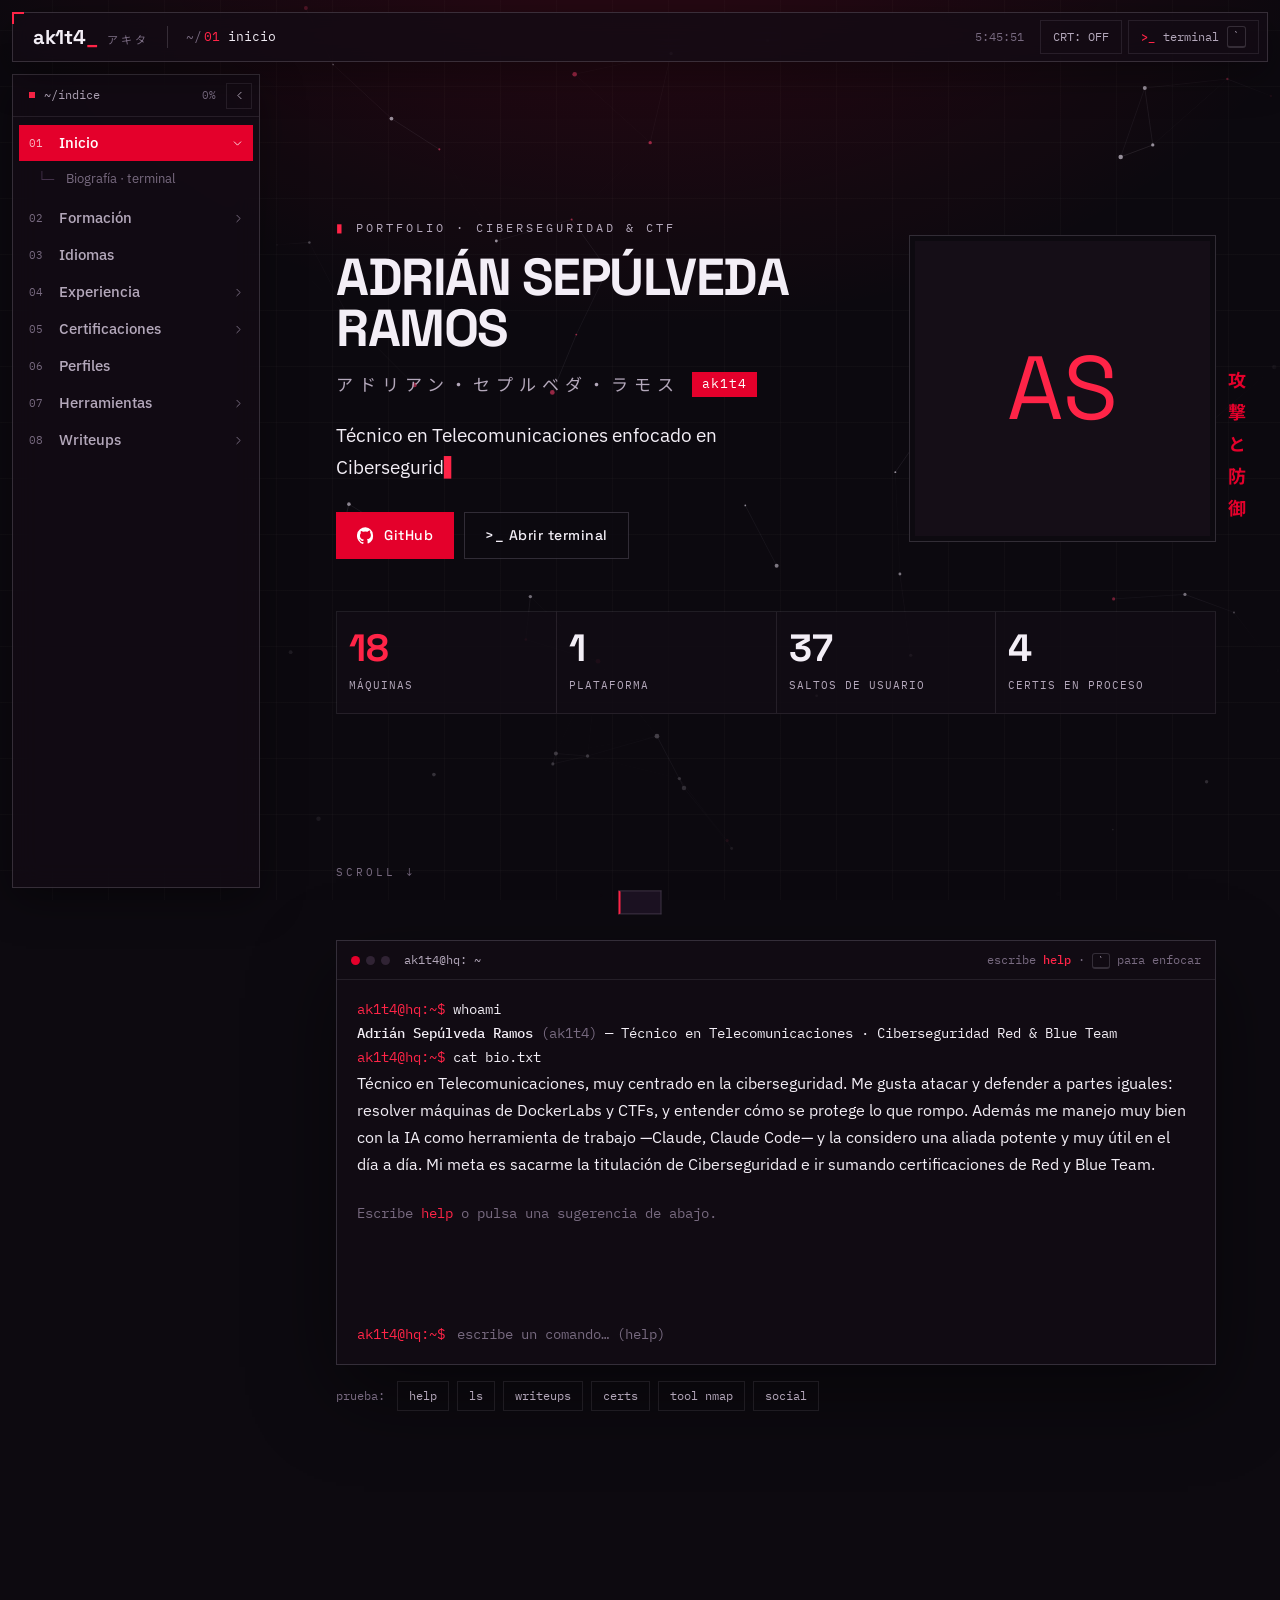
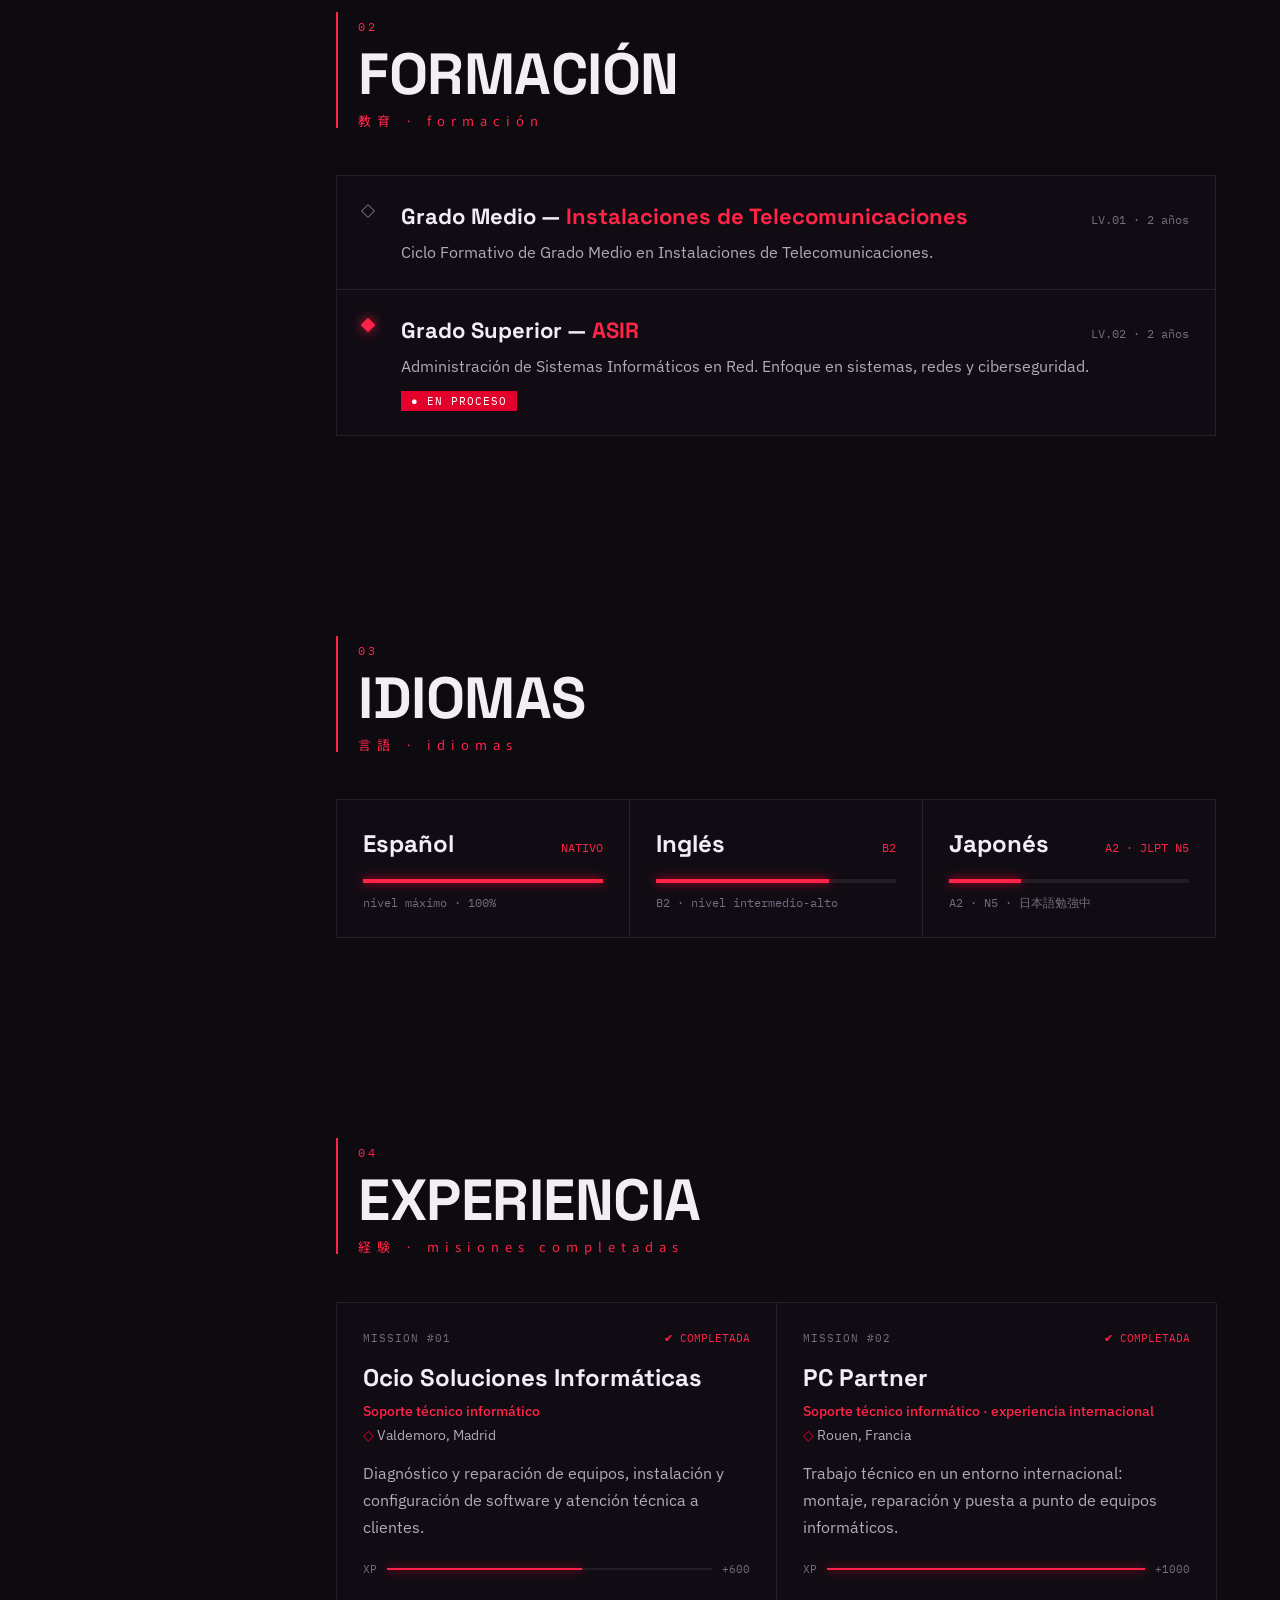
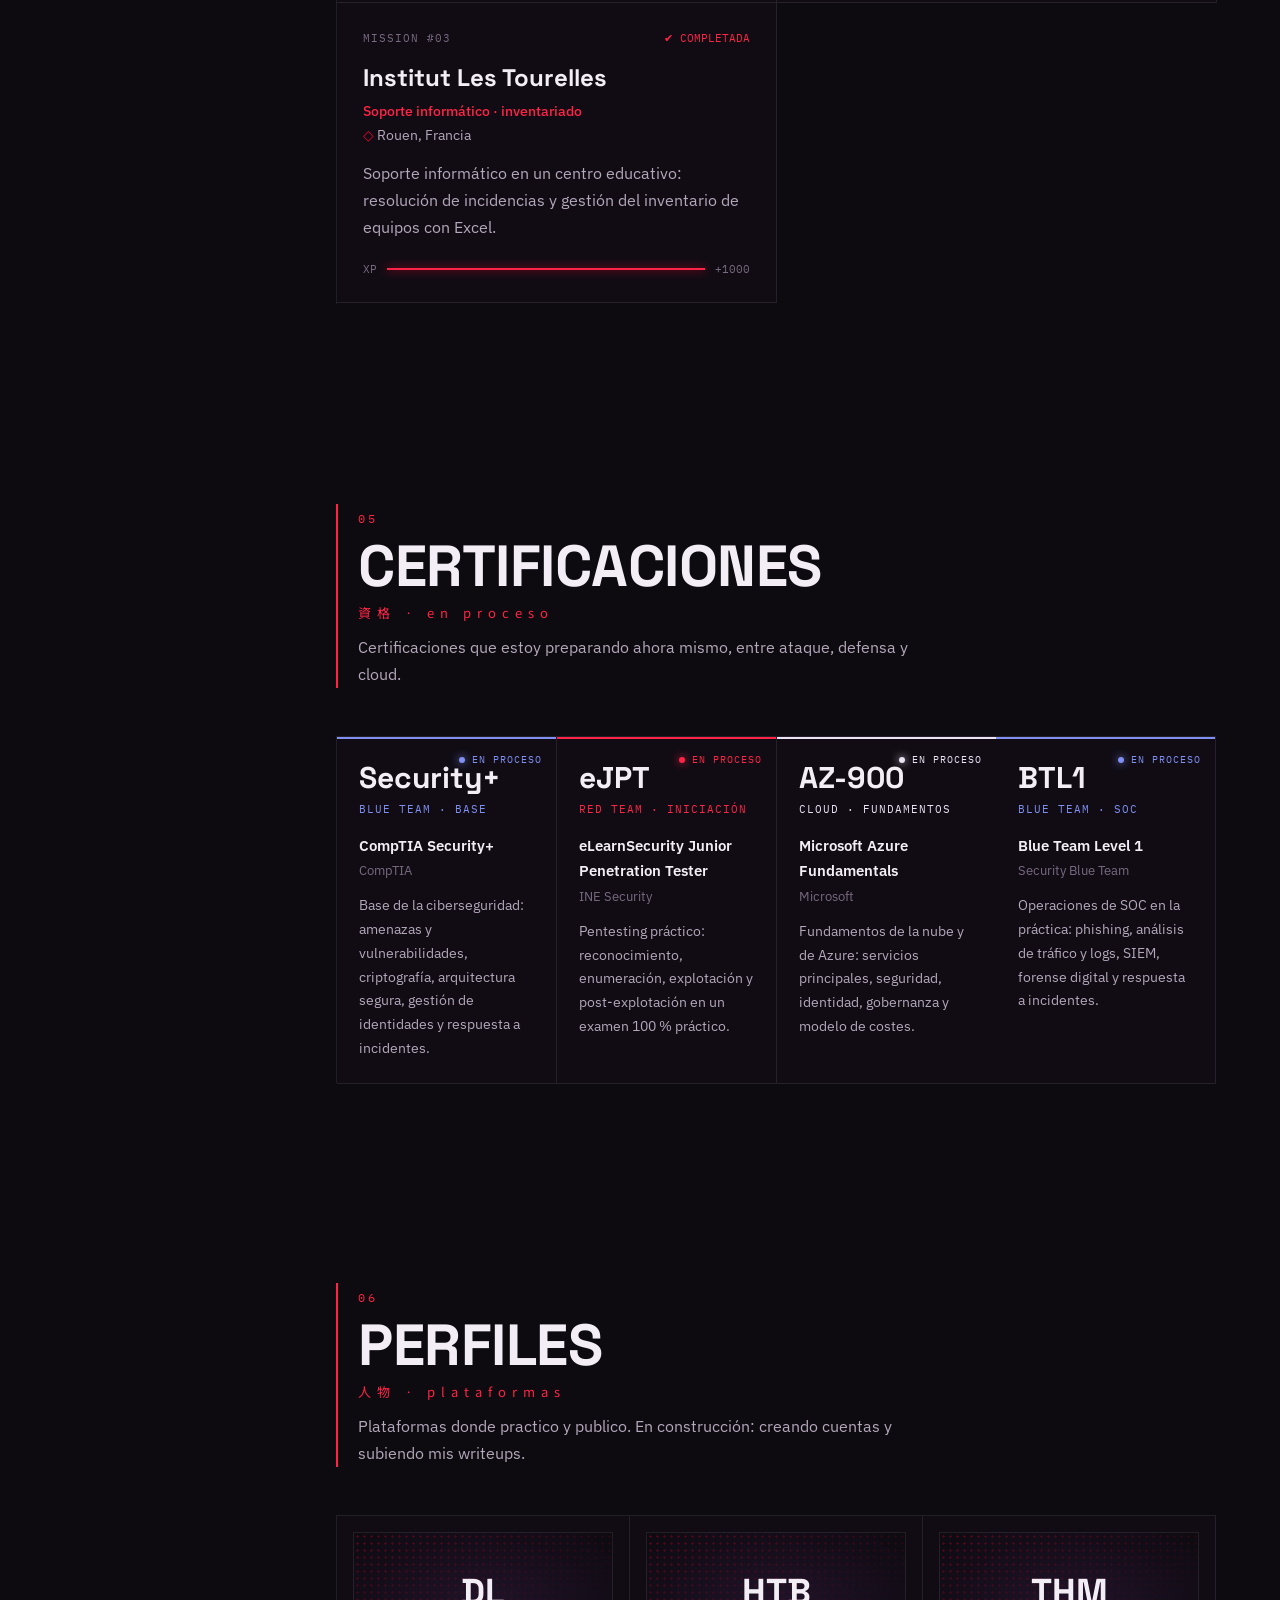
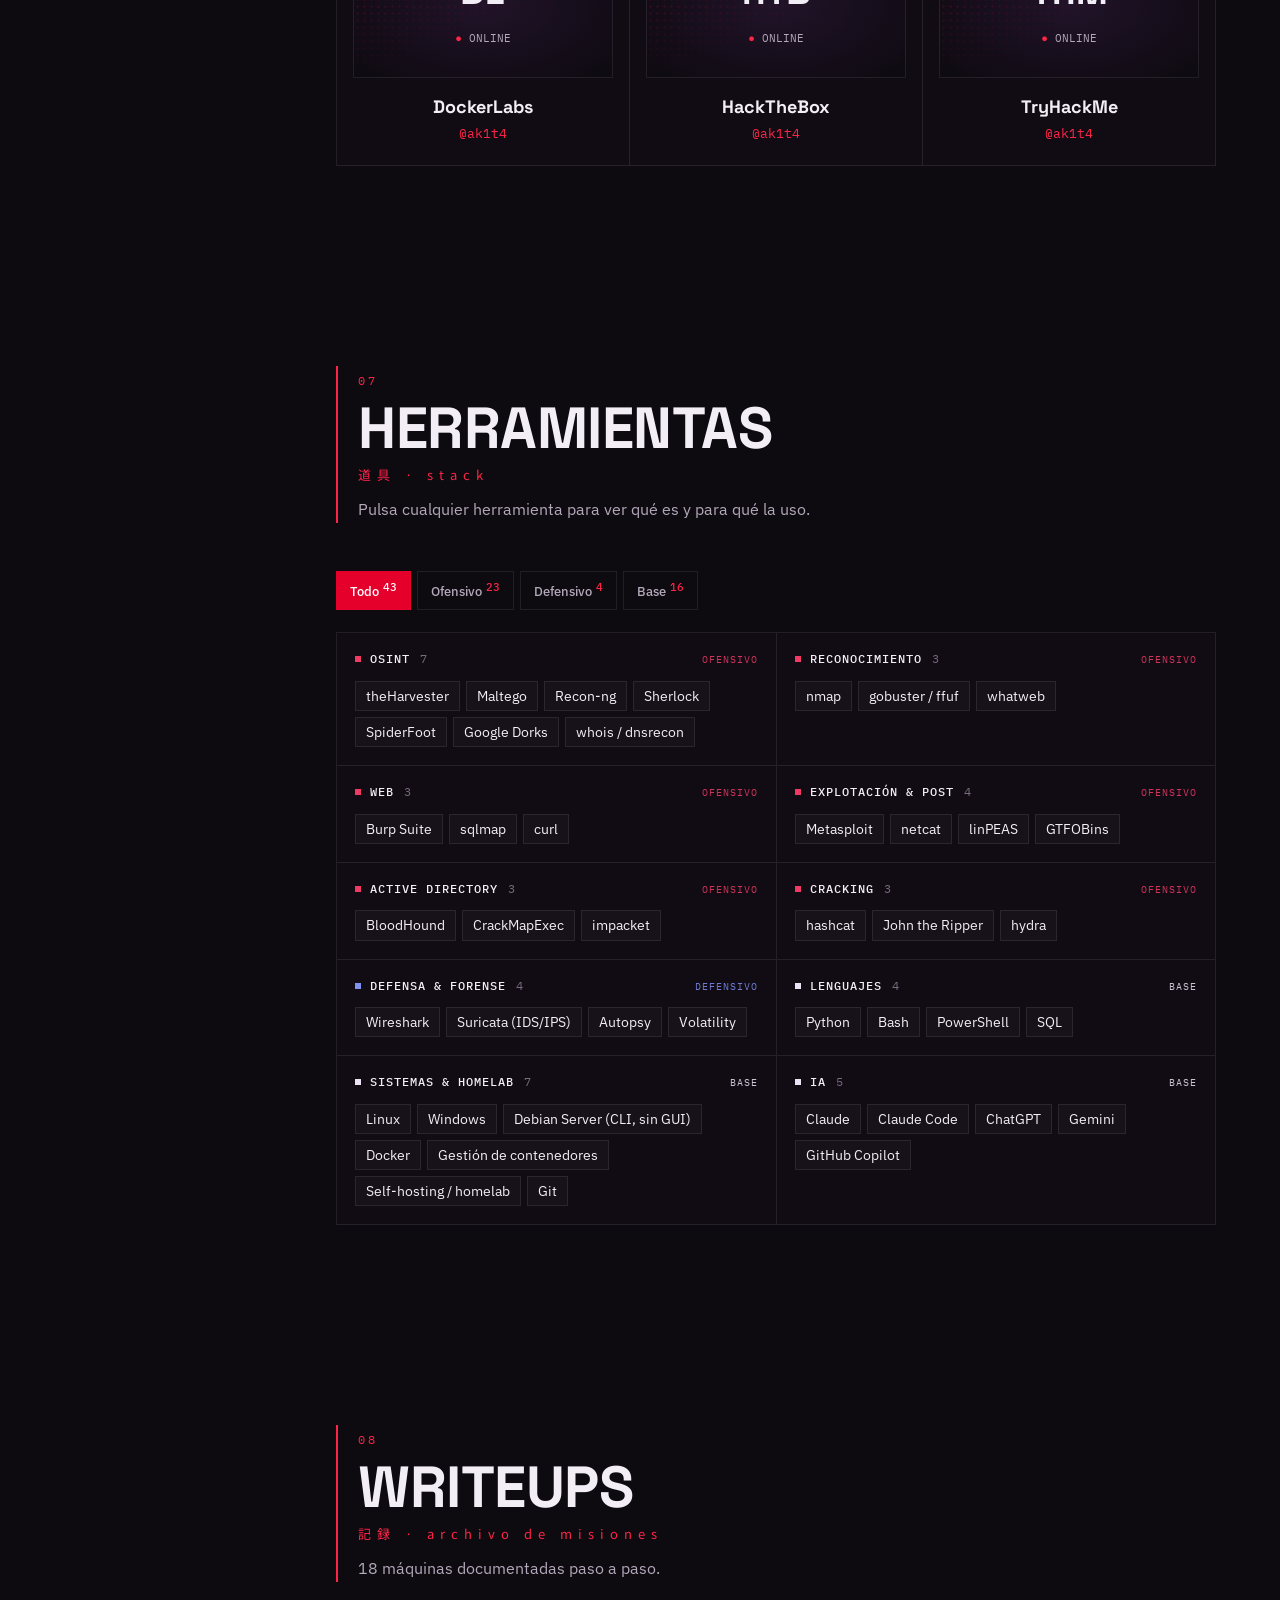
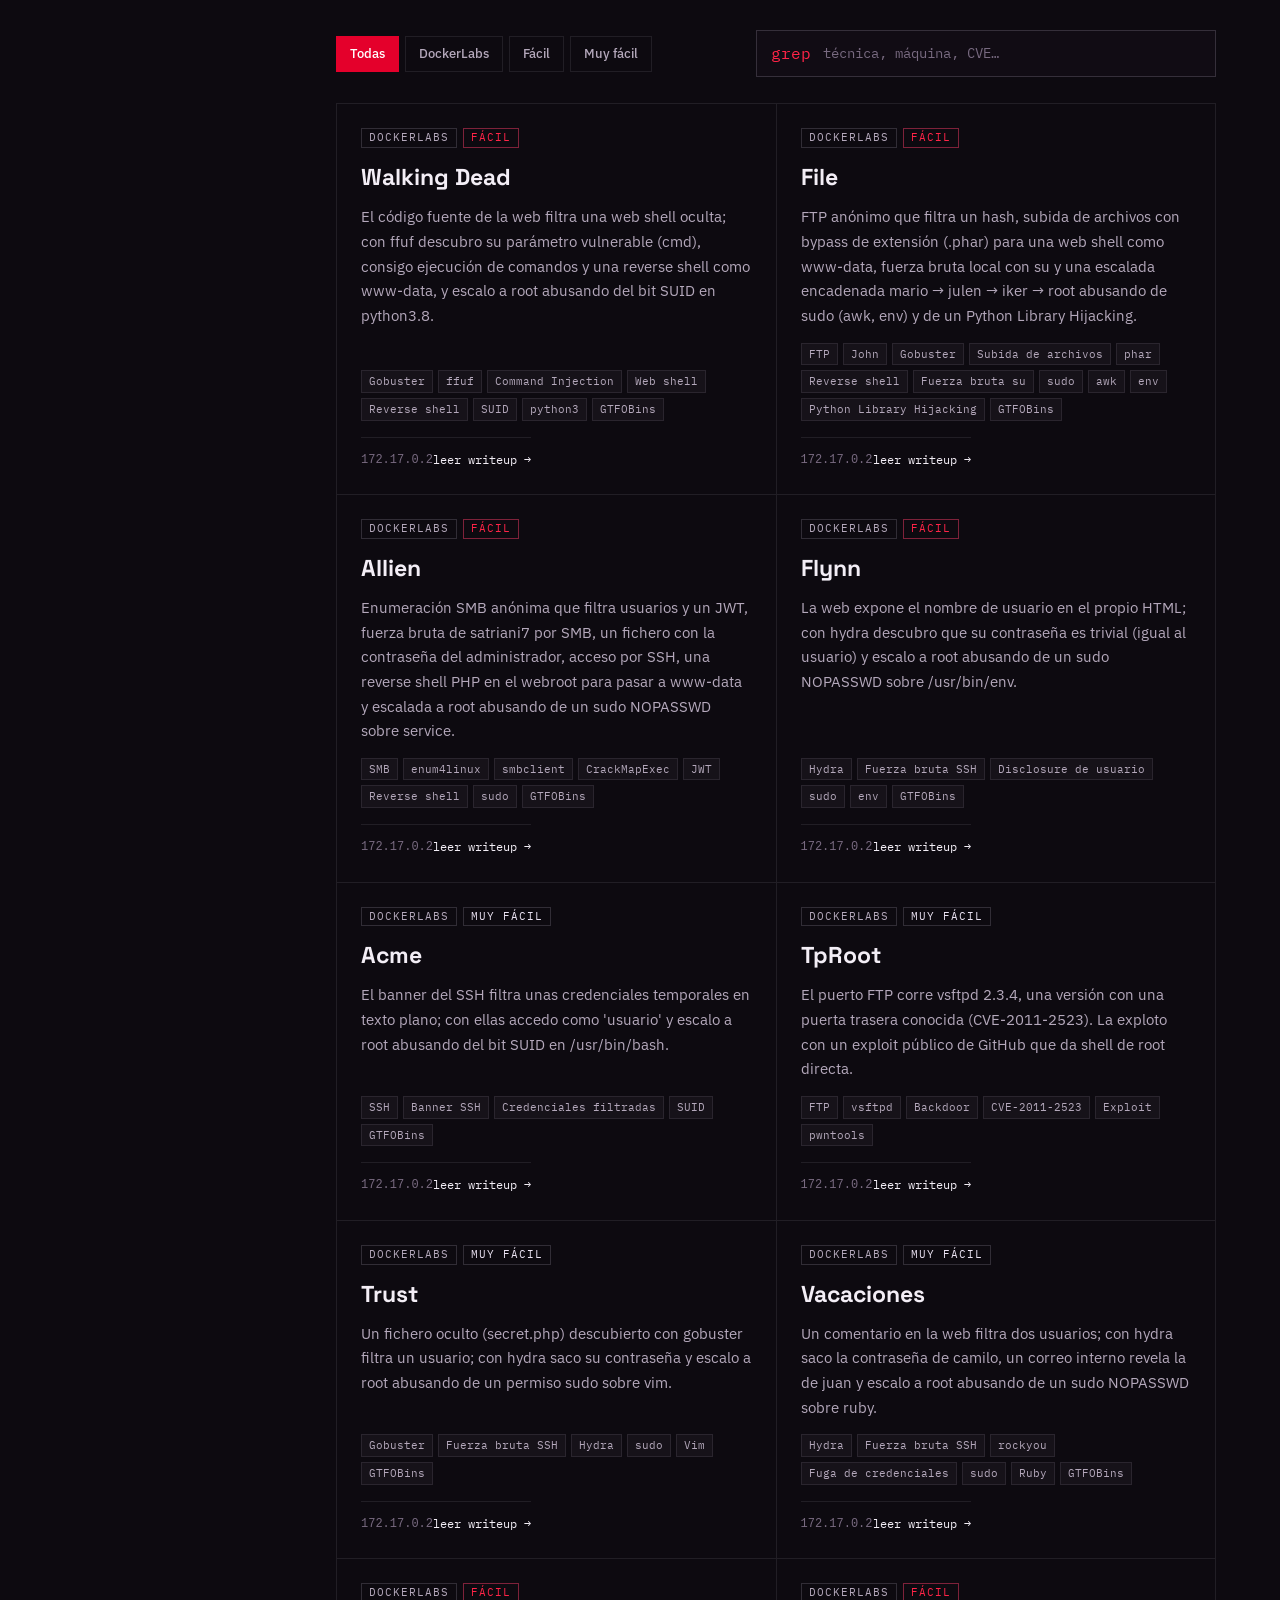
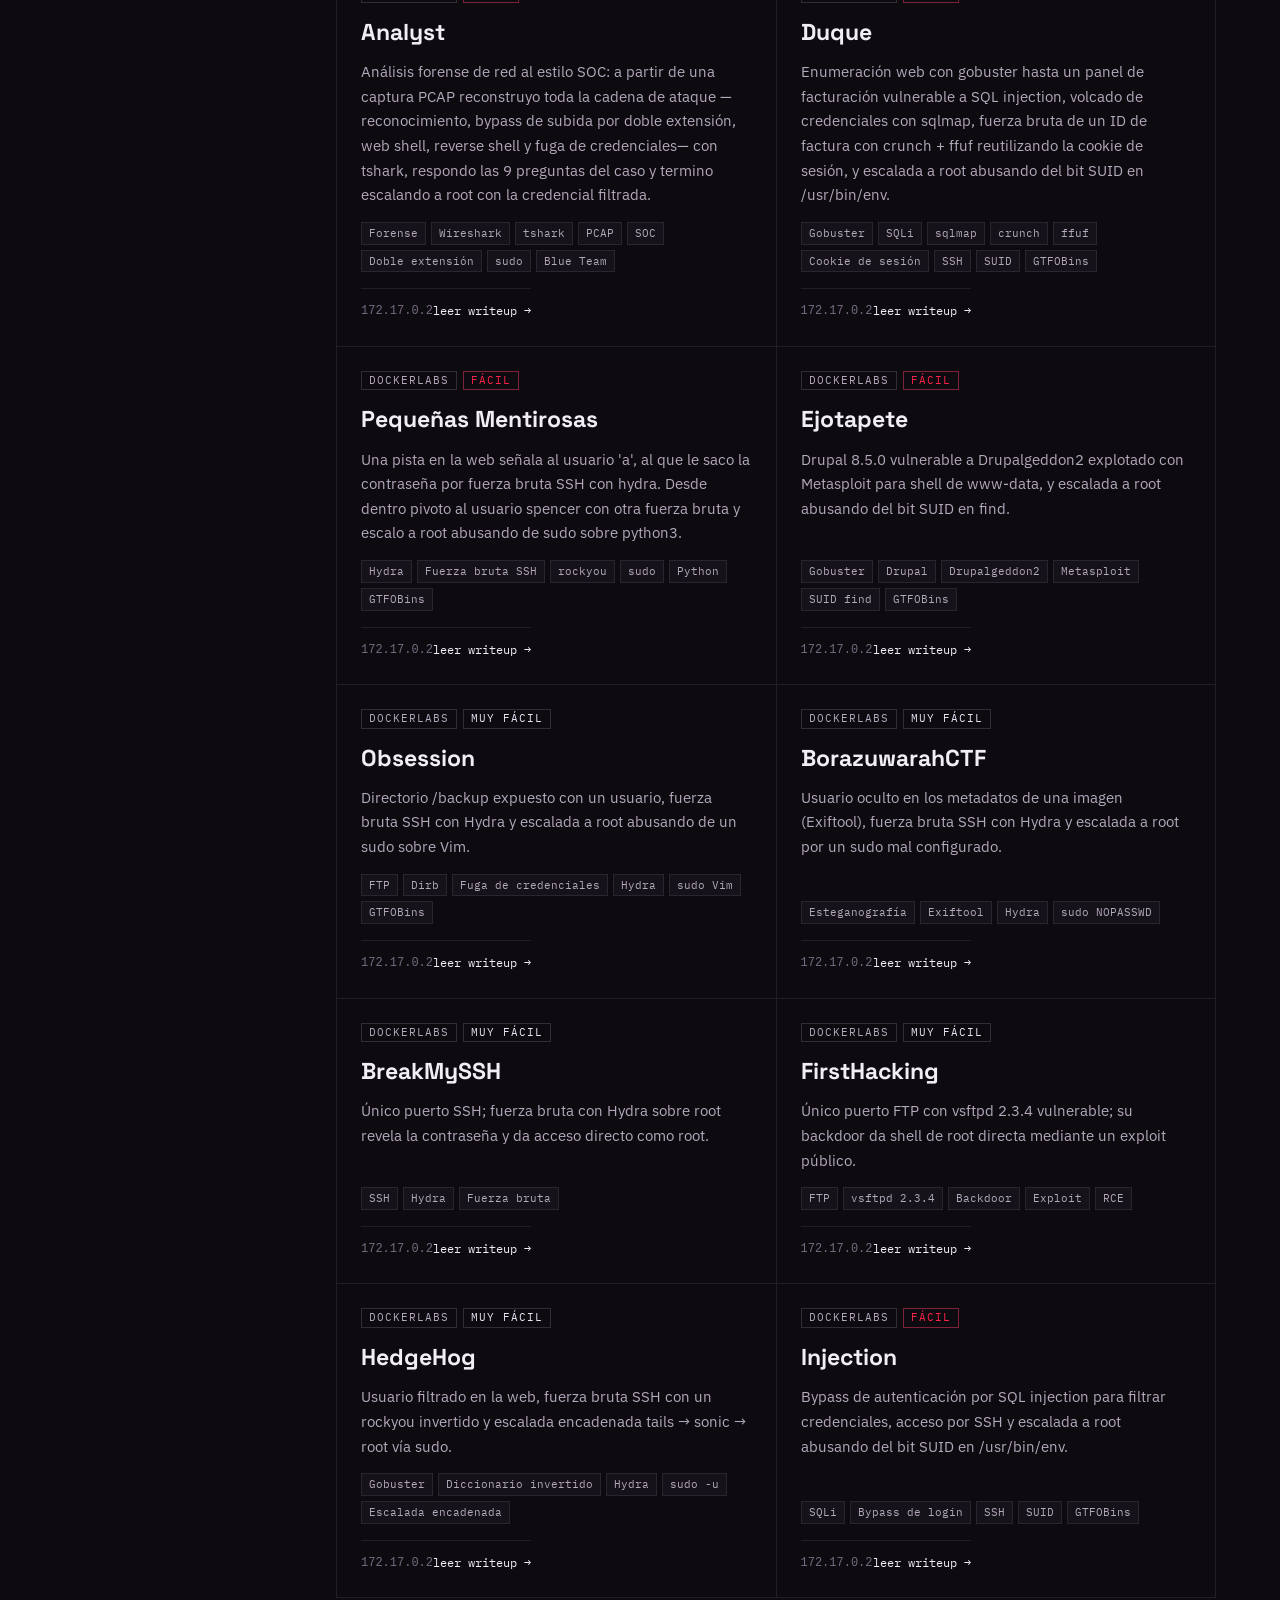
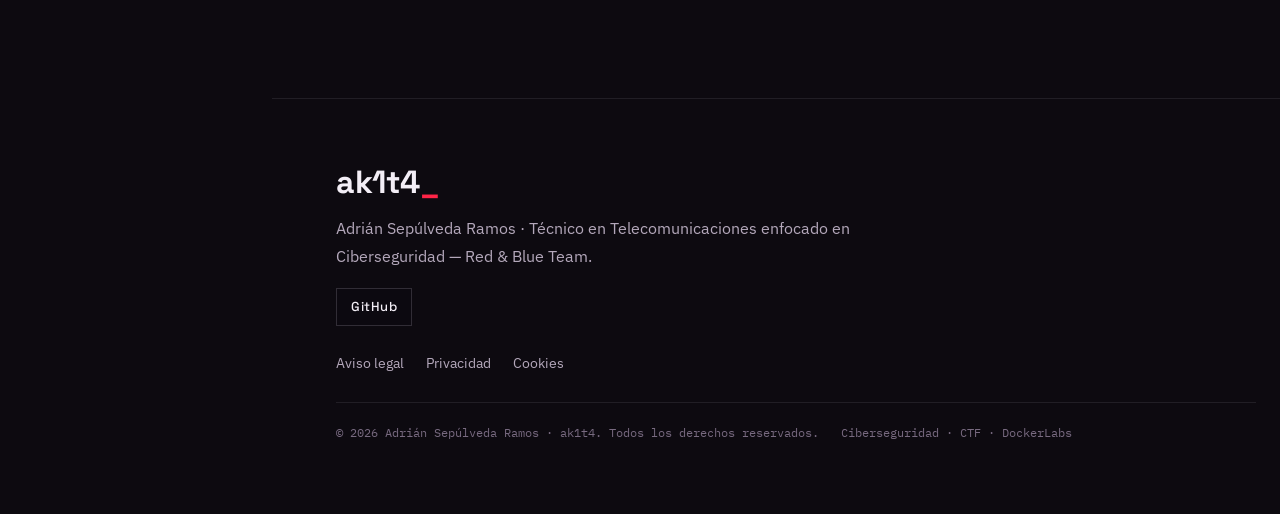
==== commit 1a34bdf1: "Fondo con lluvia matrix y rejilla sutil, paleta roja más intensa y líneas de writeups homogéneas" ====
--- a/index.html
+++ b/index.html
@@ -9,7 +9,7 @@
 <link rel="preconnect" href="https://fonts.googleapis.com">
 <link rel="preconnect" href="https://fonts.gstatic.com" crossorigin>
 <link href="https://fonts.googleapis.com/css2?family=Space+Grotesk:wght@500;700&family=IBM+Plex+Sans:wght@400;500;600&family=IBM+Plex+Mono:wght@400;500&family=Noto+Sans+JP:wght@400;700&display=swap" rel="stylesheet">
-<link rel="stylesheet" href="styles.css">
+<link rel="stylesheet" href="styles.css?v=5">
 <script>try { if (localStorage.getItem("ak-side") === "0") document.documentElement.classList.add("side-collapsed"); } catch (e) {}</script>
 </head>
 <body>
@@ -332,6 +332,6 @@
 
 <script src="https://cdnjs.cloudflare.com/ajax/libs/gsap/3.12.5/gsap.min.js"></script>
 <script src="https://cdnjs.cloudflare.com/ajax/libs/gsap/3.12.5/ScrollTrigger.min.js"></script>
-<script src="app.js"></script>
+<script src="app.js?v=5"></script>
 </body>
 </html>
--- a/styles.css
+++ b/styles.css
@@ -8,9 +8,9 @@
   --cell-hi: #1f1222;
   --line: rgba(240, 228, 250, .09);
   --line2: rgba(240, 228, 250, .16);
-  --red: #c9214a;
-  --red-hot: #f03a65;
-  --red-soft: rgba(201, 33, 74, .14);
+  --red: #e4002b;
+  --red-hot: #ff2447;
+  --red-soft: rgba(228, 0, 43, .14);
   --text: #f3eef6;
   --muted: #b4a8bb;
   --dim: #786a80;
@@ -32,10 +32,11 @@
   margin: 0;
   background: var(--bg);
   background-image:
-    radial-gradient(900px 520px at 30% -8%, rgba(201, 33, 74, .15), transparent 70%),
-    radial-gradient(800px 600px at 100% 100%, rgba(90, 100, 230, .07), transparent 70%),
-    radial-gradient(circle, rgba(240, 228, 250, .05) 1px, transparent 1.4px);
-  background-size: auto, 26px 26px;
+    radial-gradient(1000px 620px at 50% -12%, rgba(228, 0, 43, .17), transparent 70%),
+    linear-gradient(to right, rgba(235, 227, 243, .025) 1px, transparent 1px),
+    linear-gradient(rgba(235, 227, 243, .025) 1px, transparent 1px);
+  background-size: auto, 56px 56px, 56px 56px;
+  background-position: center top, center center, center center;
   background-attachment: fixed;
   color: var(--text);
   font-family: var(--f-body);
@@ -253,7 +254,7 @@
 .term-in label { color: var(--red-hot); white-space: nowrap; }
 .term-in input { flex: 1; min-width: 0; background: none; border: 0; outline: 0; color: var(--text); font: inherit; caret-color: var(--red-hot); }
 .term-in input::placeholder { color: var(--dim); }
-.console:focus-within { border-color: rgba(201, 33, 74, .55); }
+.console:focus-within { border-color: rgba(228, 0, 43, .55); }
 .chips { display: flex; flex-wrap: wrap; justify-content: center; gap: 8px; max-width: 860px; margin: 16px auto 0; }
 .chips span { font-family: var(--f-mono); font-size: 12px; color: var(--dim); align-self: center; margin-right: 4px; }
 .chips button { font-family: var(--f-mono); font-size: 12px; padding: 4px 11px; background: none; border: 1px solid var(--line); color: var(--muted); transition: all .2s; }
@@ -272,7 +273,7 @@
 .lvl { font-family: var(--f-mono); font-size: 12px; color: var(--dim); }
 .node p { margin: 4px 0 0; color: var(--muted); }
 .node .now { display: inline-block; margin-top: 10px; font-family: var(--f-mono); font-size: 11px; letter-spacing: 1px; padding: 1px 10px; color: #fff; background: var(--red); }
-.future { margin: 24px 0 0; padding: 24px 26px; border: 1px dashed rgba(201, 33, 74, .5); background: linear-gradient(90deg, var(--red-soft), transparent); text-align: center; }
+.future { margin: 24px 0 0; padding: 24px 26px; border: 1px dashed rgba(228, 0, 43, .5); background: linear-gradient(90deg, var(--red-soft), transparent); text-align: center; }
 .future-badge { font-family: var(--f-mono); font-size: 12px; color: var(--red-hot); letter-spacing: 3px; margin-bottom: 6px; }
 .future h3 { margin: 0 0 6px; font-family: var(--f-head); font-size: 22px; }
 .future p { margin: 0 auto; color: var(--muted); max-width: 64ch; }
@@ -366,7 +367,7 @@
 .cab { display: block; padding: 16px 16px 20px; text-align: center; transition: background .25s; }
 .cab:hover { background: var(--cell-hi); }
 .cab-screen { position: relative; aspect-ratio: 16/9; display: grid; place-items: center; align-content: center; gap: 6px; overflow: hidden; border: 1px solid var(--line); background: radial-gradient(ellipse at center, #211329, #0d0a10); }
-.cab-screen::before { content: ""; position: absolute; inset: 0; background: radial-gradient(circle, rgba(201, 33, 74, .5) 1px, transparent 1.4px) 0 0 / 7px 7px; -webkit-mask: linear-gradient(160deg, #000, transparent 65%); mask: linear-gradient(160deg, #000, transparent 65%); opacity: .6; }
+.cab-screen::before { content: ""; position: absolute; inset: 0; background: radial-gradient(circle, rgba(228, 0, 43, .5) 1px, transparent 1.4px) 0 0 / 7px 7px; -webkit-mask: linear-gradient(160deg, #000, transparent 65%); mask: linear-gradient(160deg, #000, transparent 65%); opacity: .6; }
 .cab-logo { position: relative; font-family: var(--f-head); font-weight: 700; font-size: clamp(26px, 3.4vw, 36px); transition: color .2s; }
 .cab:hover .cab-logo { color: var(--red-hot); }
 .insert { position: relative; font-family: var(--f-mono); font-size: 11px; color: var(--muted); }
@@ -594,7 +595,7 @@
 }
 
 /* ---------- writeup: tarjeta como botón ---------- */
-.wu { width: 100%; text-align: left; font: inherit; color: var(--text); background: var(--panel); appearance: none; }
+.wu { width: 100%; text-align: left; font: inherit; color: var(--text); background: var(--panel); appearance: none; border-top: 0; border-left: 0; }
 .wu .read { transition: color .2s; }
 
 /* ---------- writeup popup ---------- */
@@ -666,3 +667,7 @@
 .vuln p:last-child { margin-bottom: 0; }
 .vuln p b { color: var(--text); font-weight: 600; }
 .vuln-fix b { color: var(--sv); }
+
+/* ---------- lluvia matrix (fondo global) ---------- */
+#matrix { position: fixed; inset: 0; width: 100vw; height: 100vh; z-index: -1; pointer-events: none; opacity: .28; }
+@media (prefers-reduced-motion: reduce) { #matrix { opacity: .12; } }
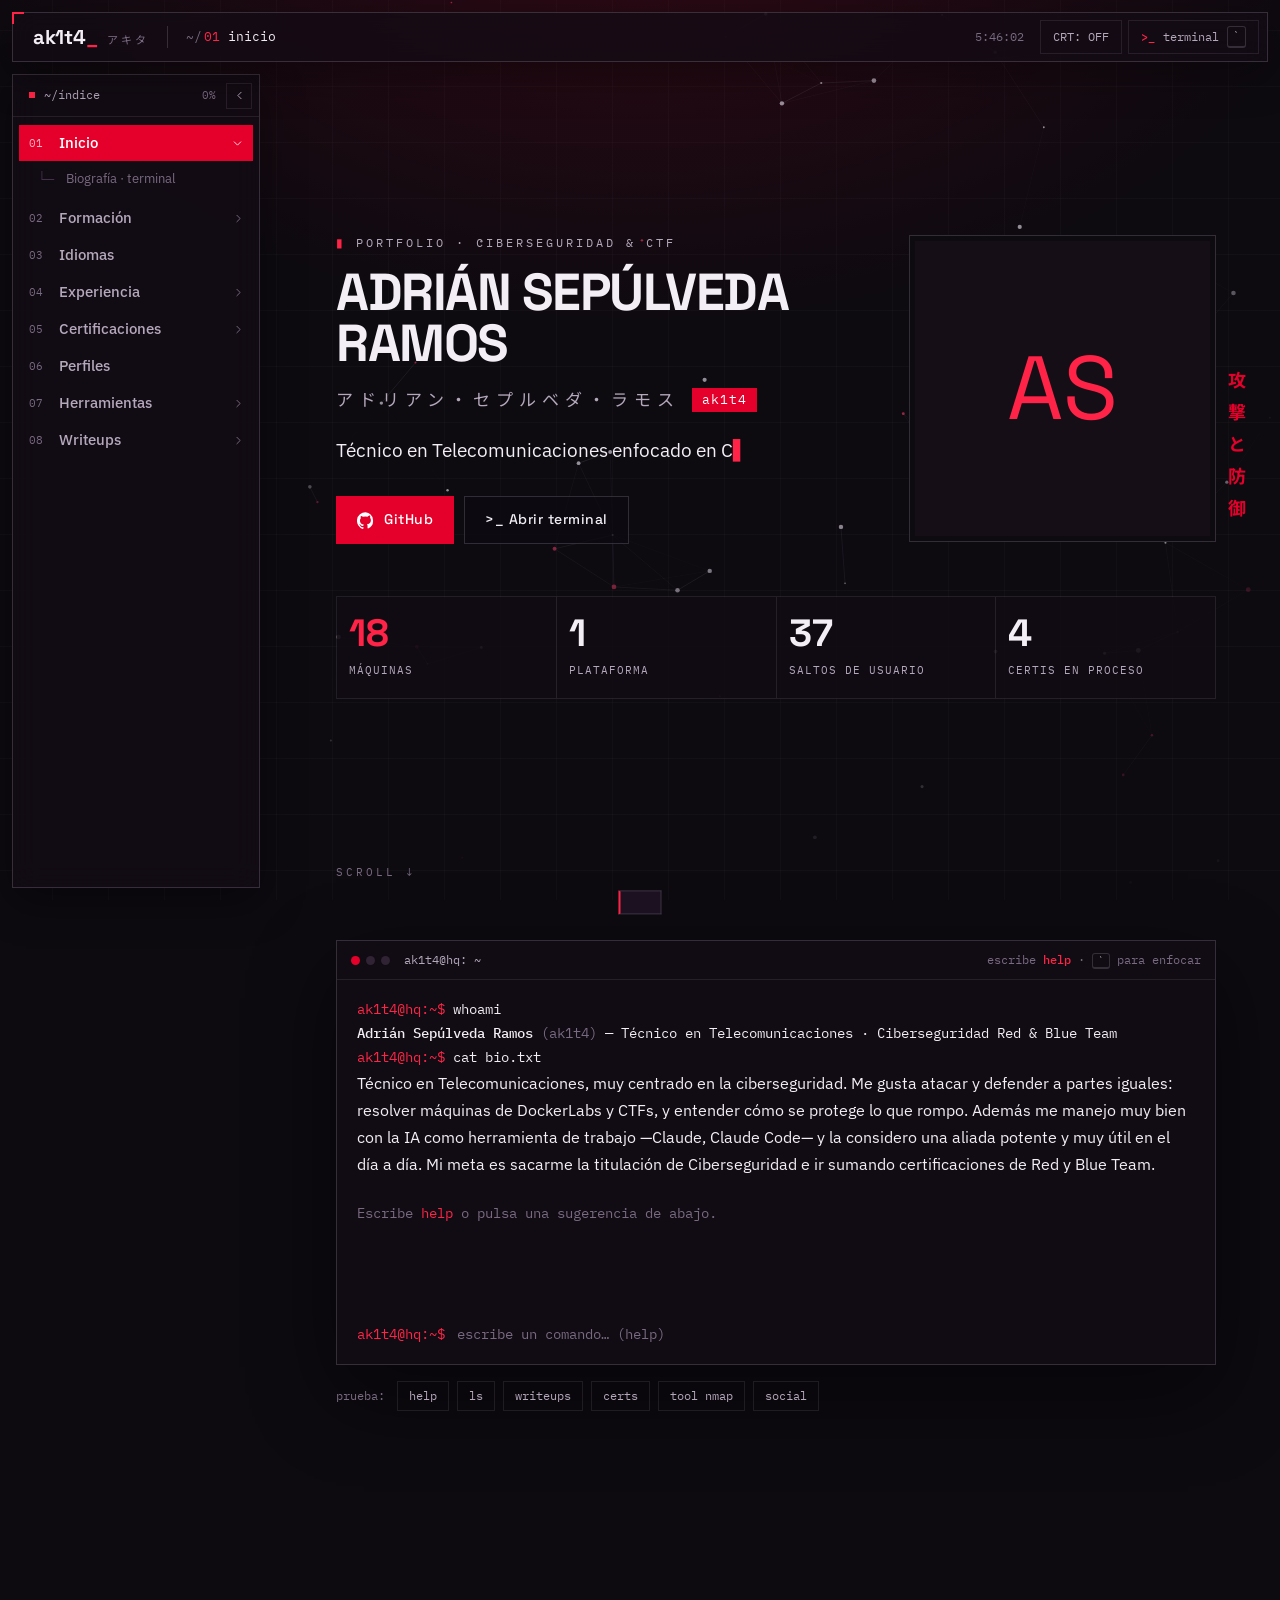
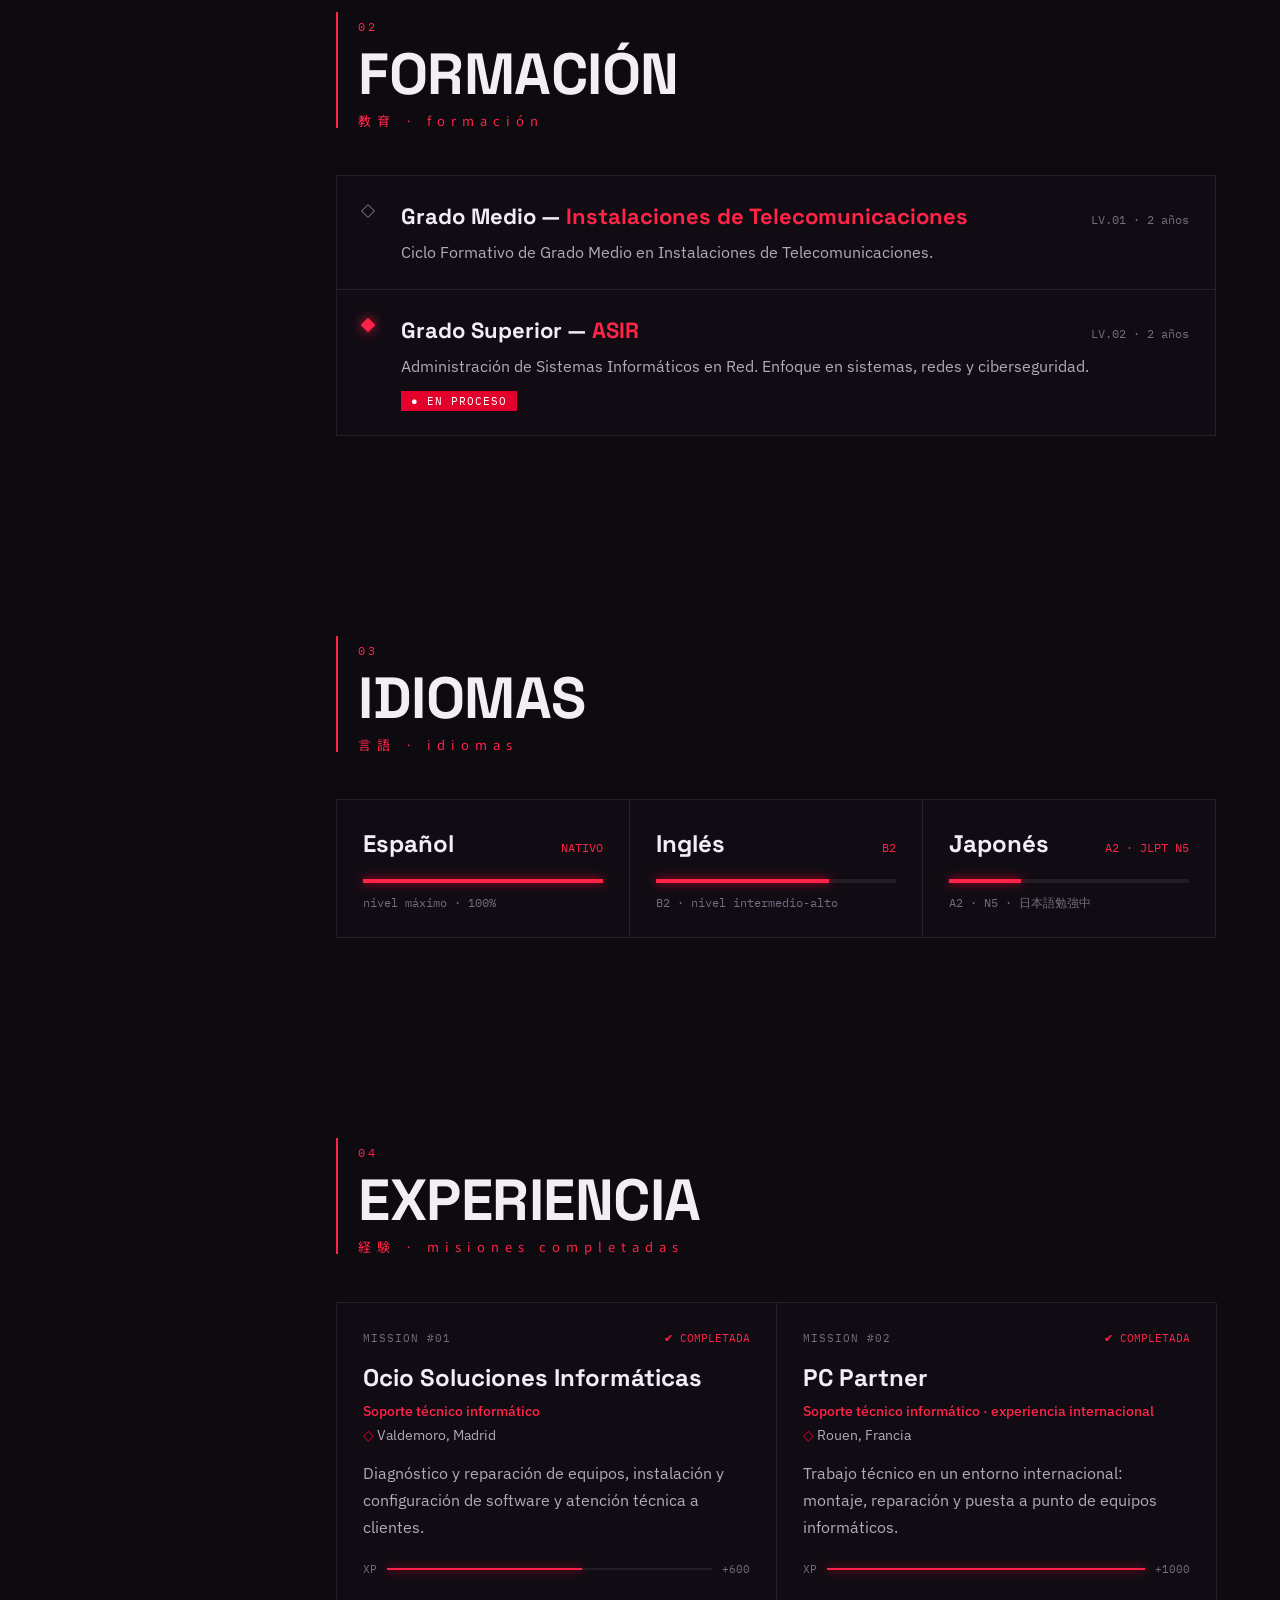
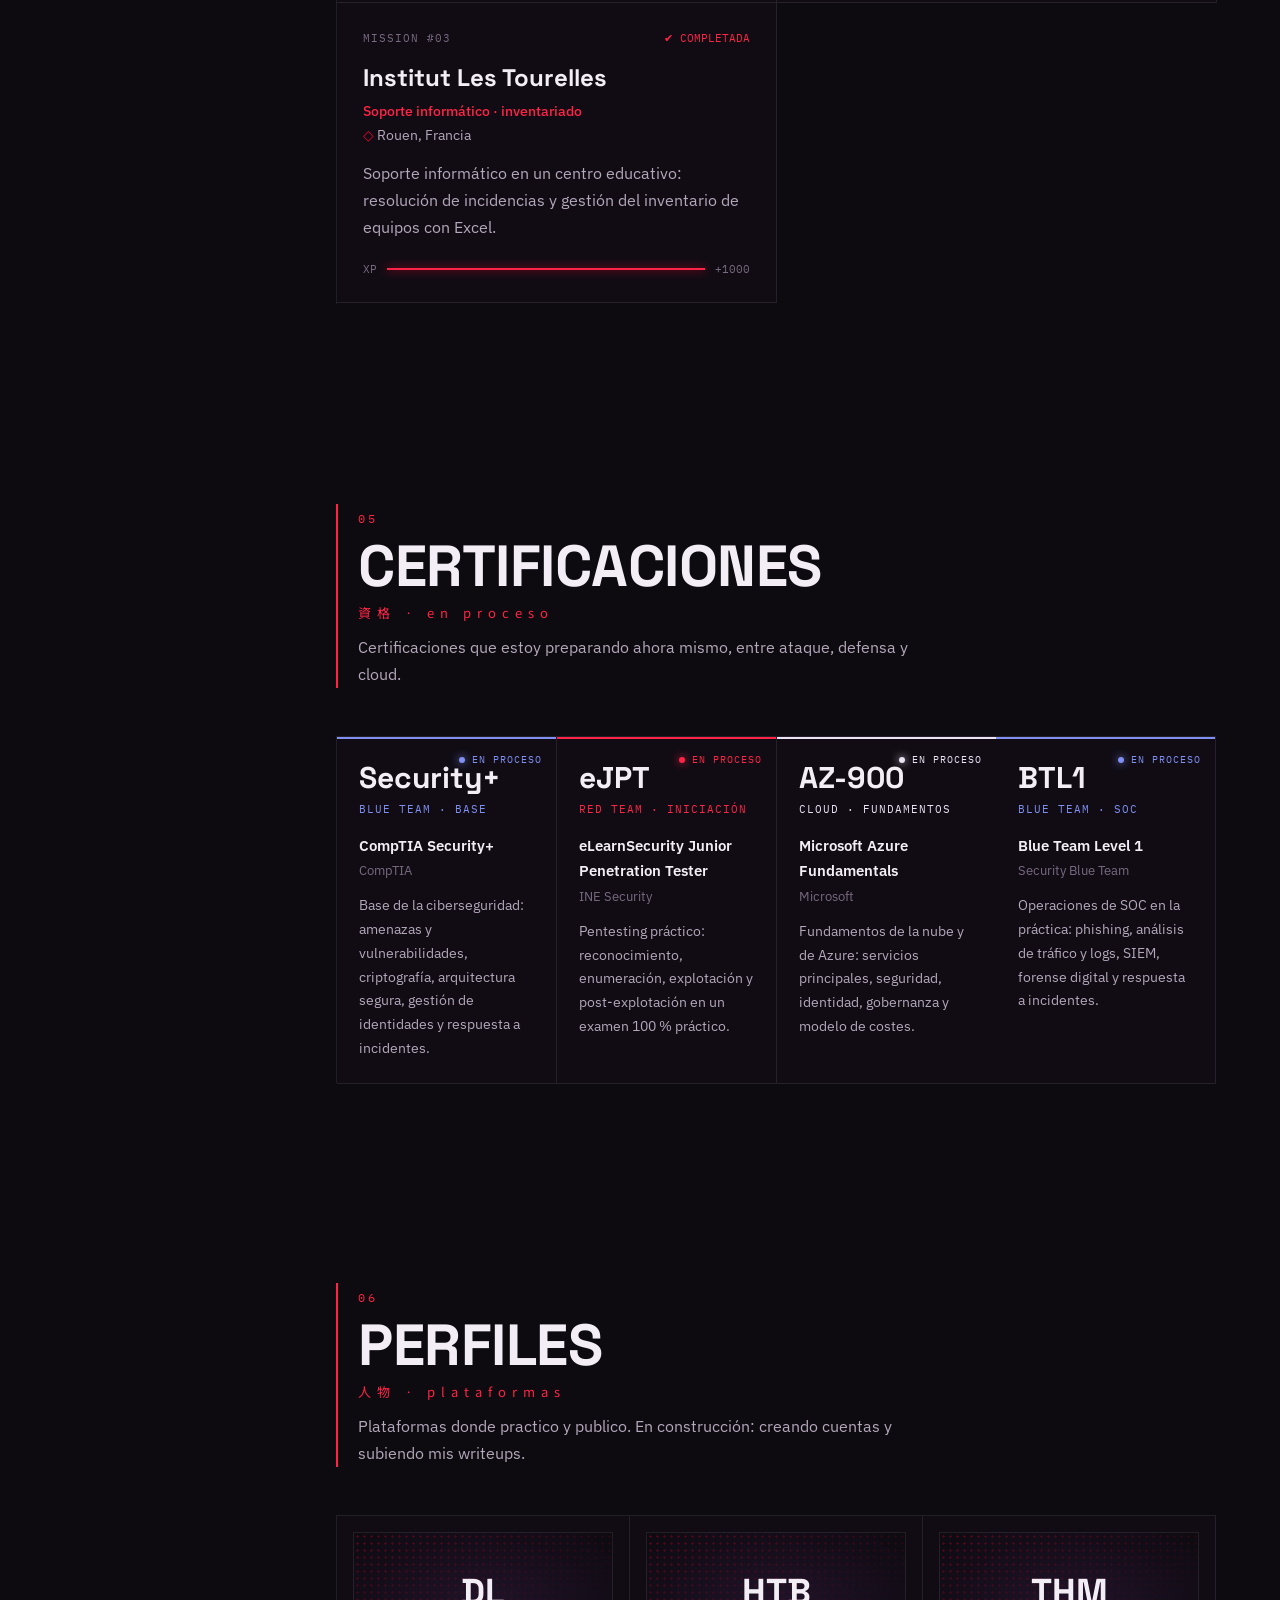
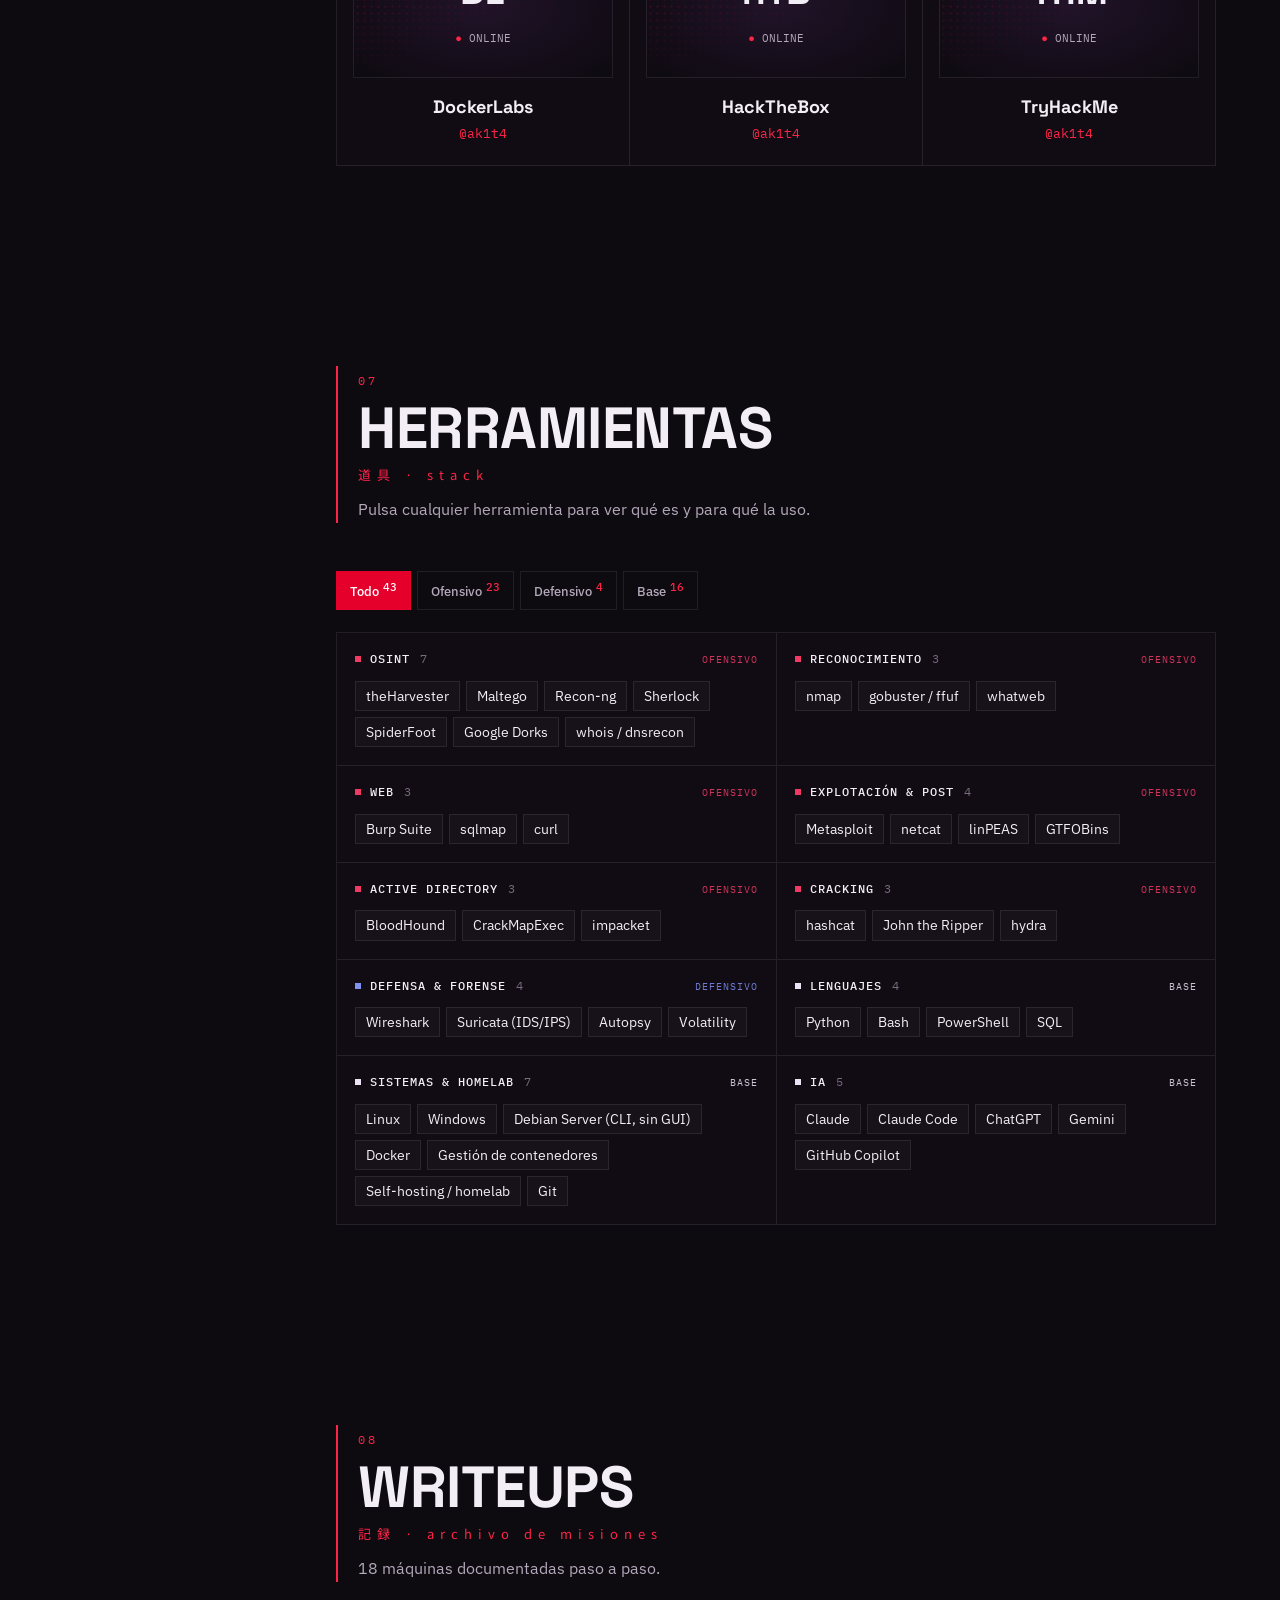
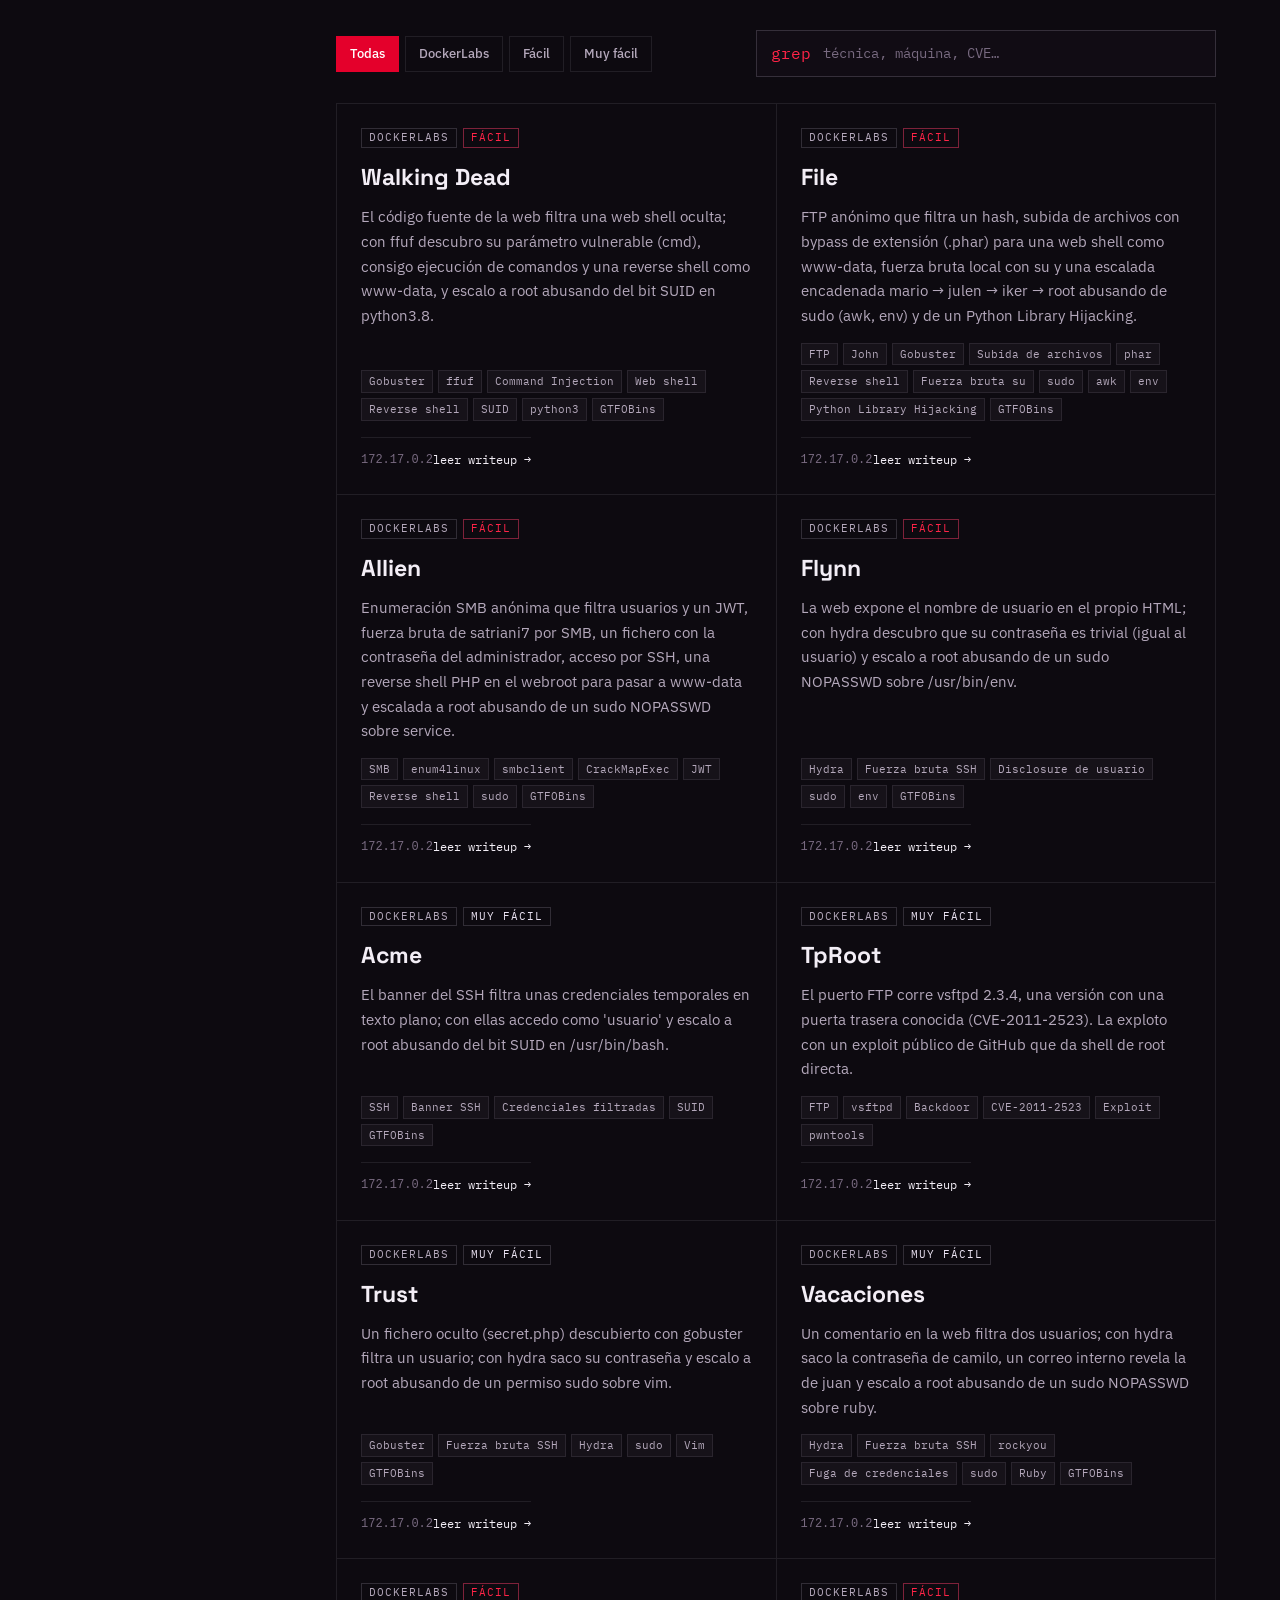
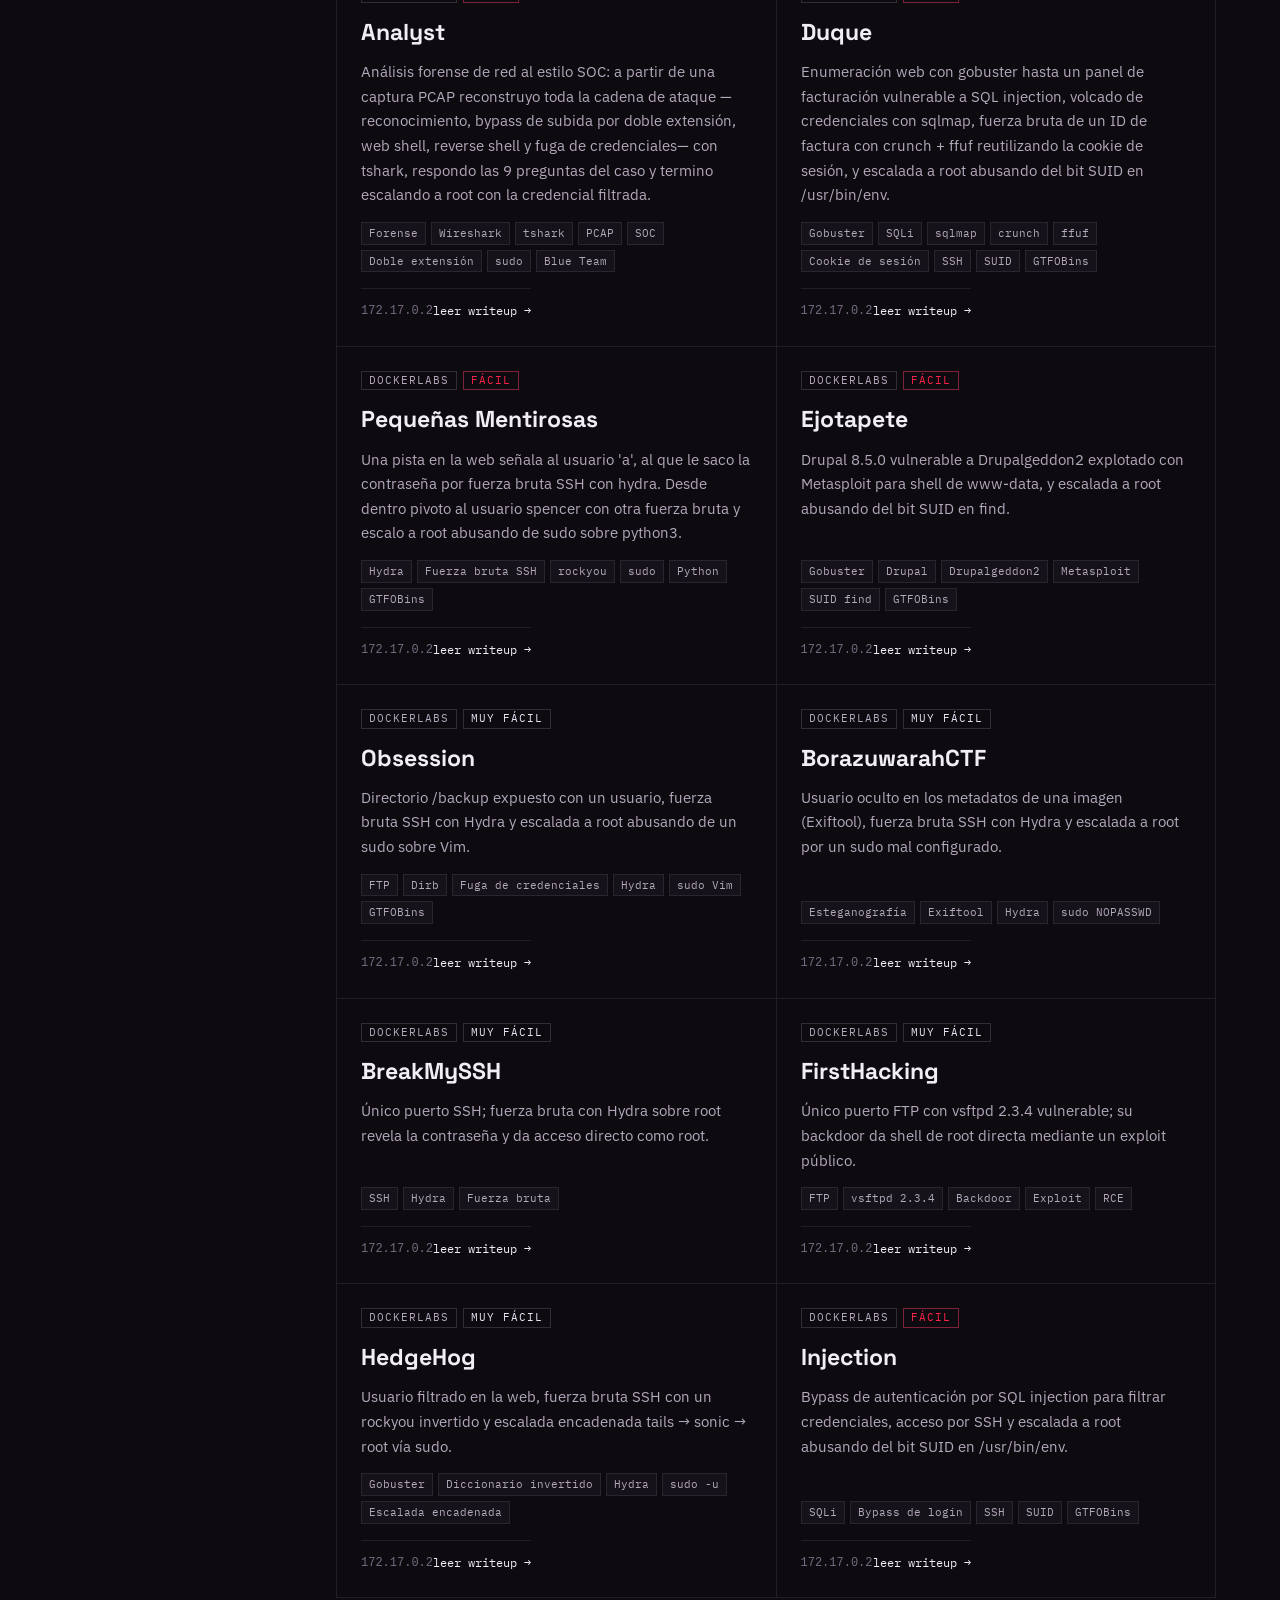
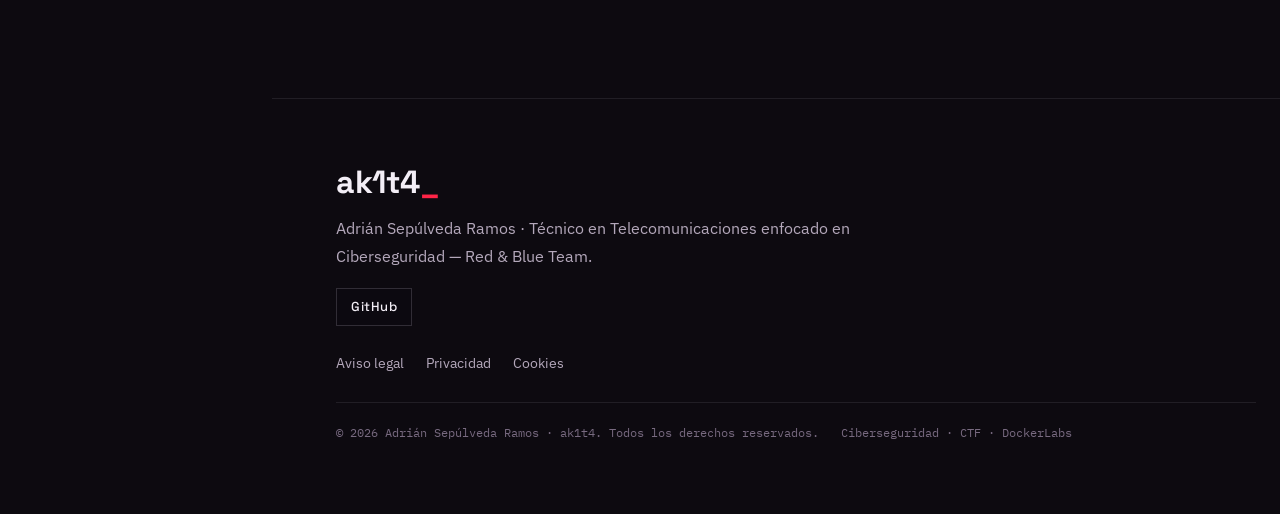
==== commit 55710d6a: "Añadir favicon propio (prompt >_ en SVG) en vez del icono por defecto del navegador" ====
--- a/index.html
+++ b/index.html
@@ -6,6 +6,7 @@
 <title>AK1T4 // Portfolio</title>
 <meta name="description" content="Adrián Sepúlveda Ramos · ak1t4 — Portfolio de ciberseguridad y CTF. Red & Blue Team.">
 <meta name="theme-color" content="#0d0a10">
+<link rel="icon" href="favicon.svg?v=1" type="image/svg+xml">
 <link rel="preconnect" href="https://fonts.googleapis.com">
 <link rel="preconnect" href="https://fonts.gstatic.com" crossorigin>
 <link href="https://fonts.googleapis.com/css2?family=Space+Grotesk:wght@500;700&family=IBM+Plex+Sans:wght@400;500;600&family=IBM+Plex+Mono:wght@400;500&family=Noto+Sans+JP:wght@400;700&display=swap" rel="stylesheet">
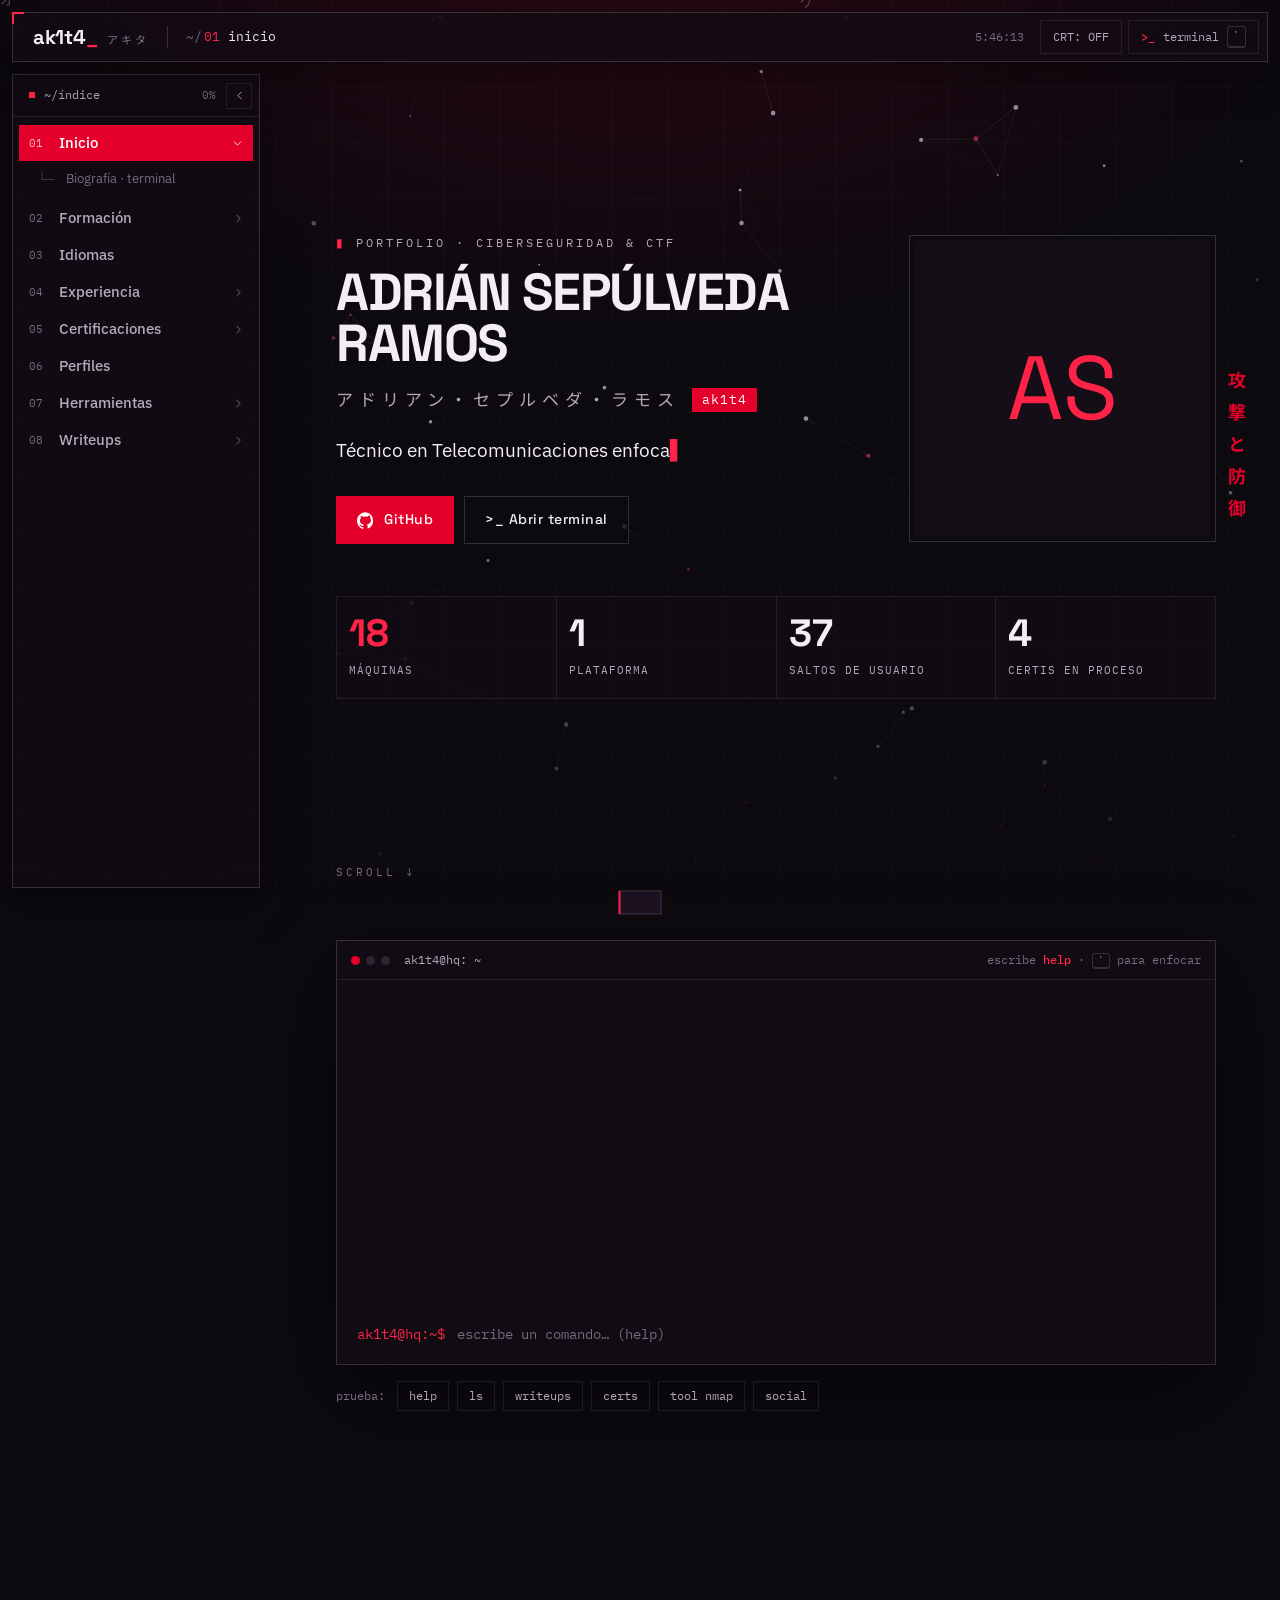
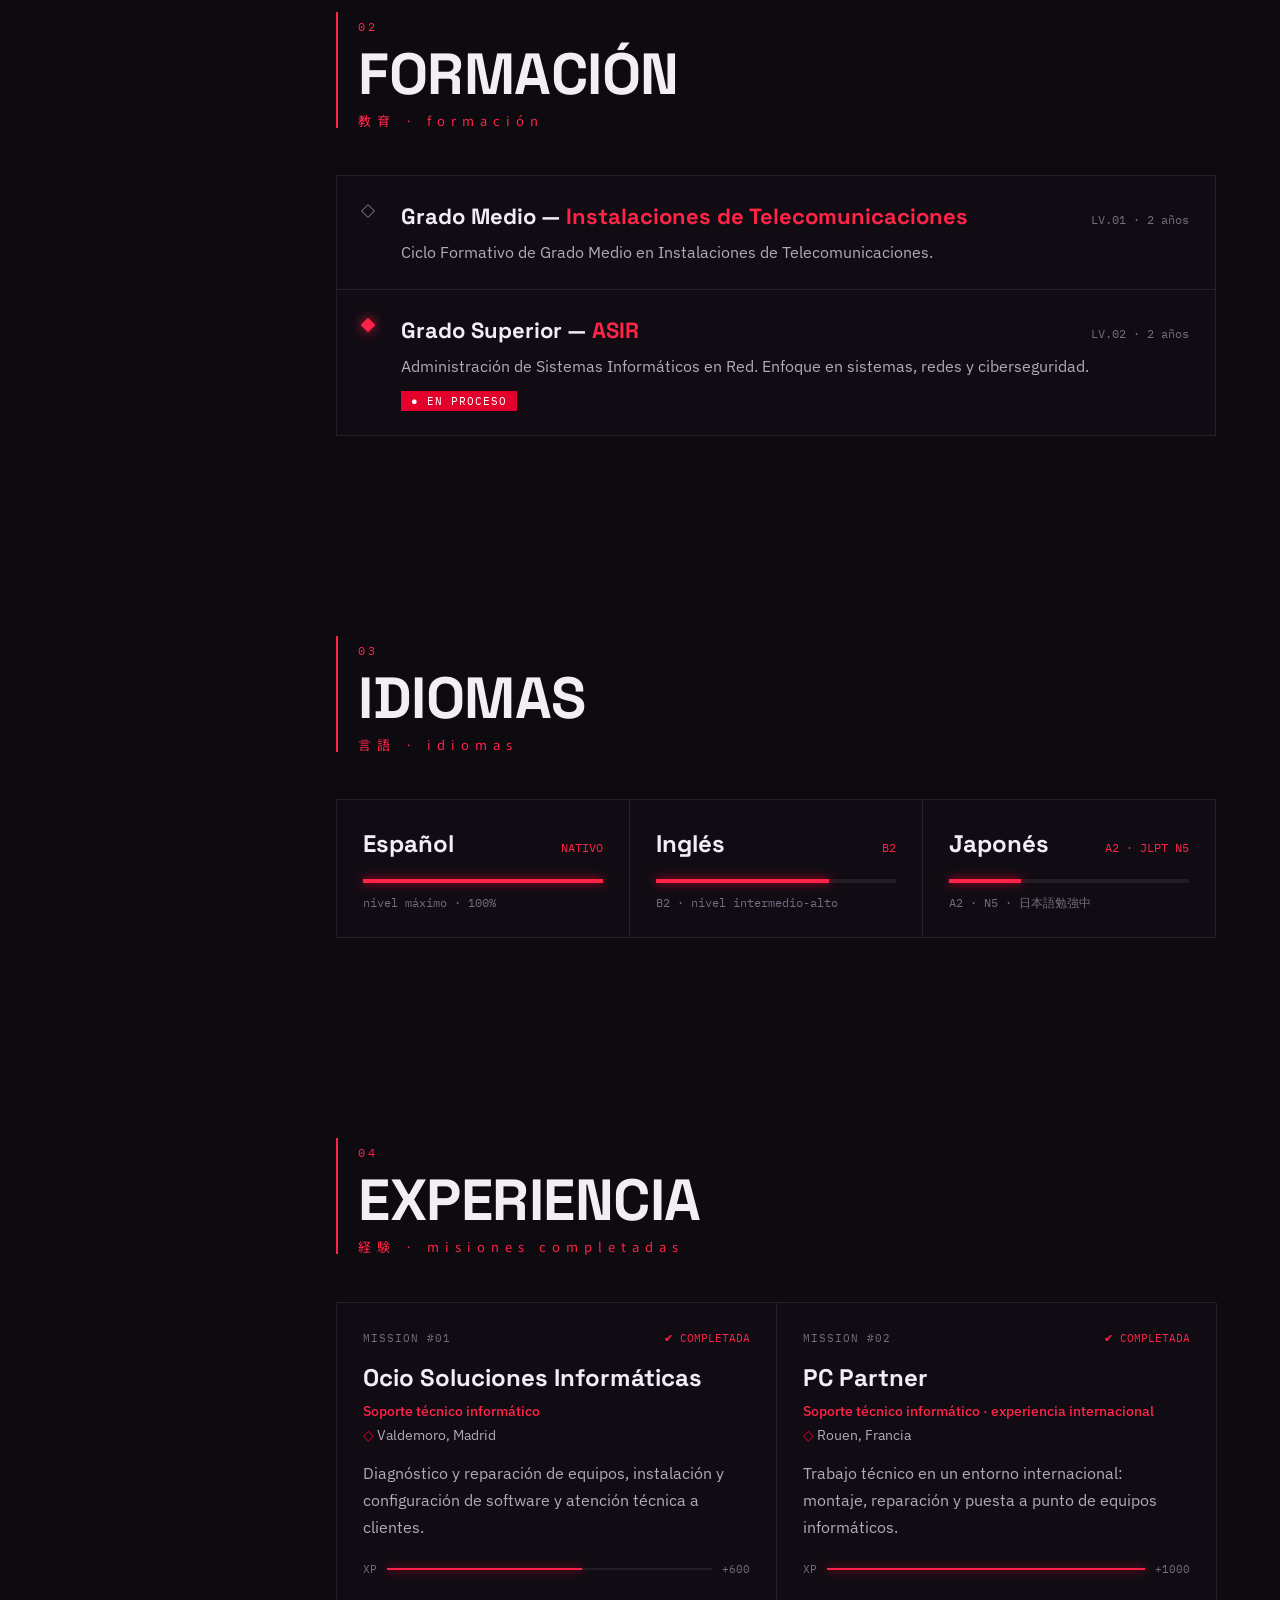
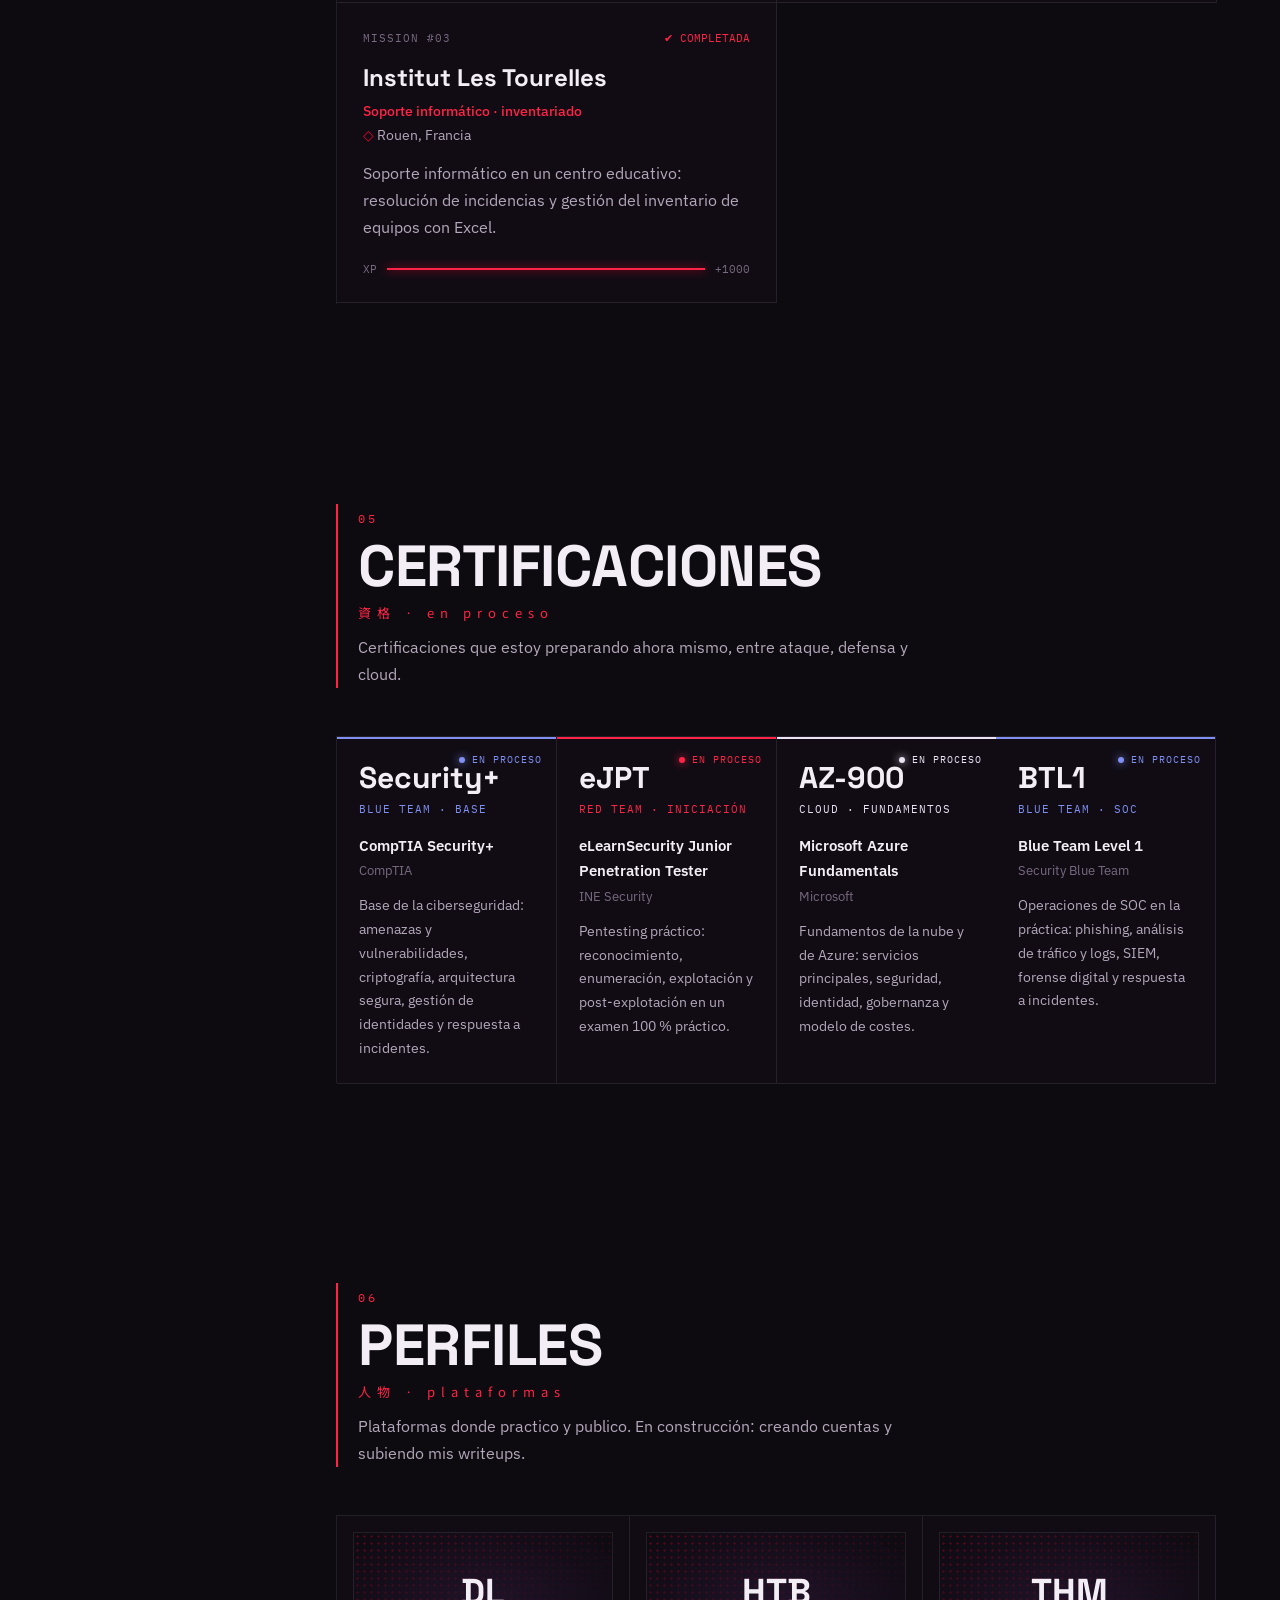
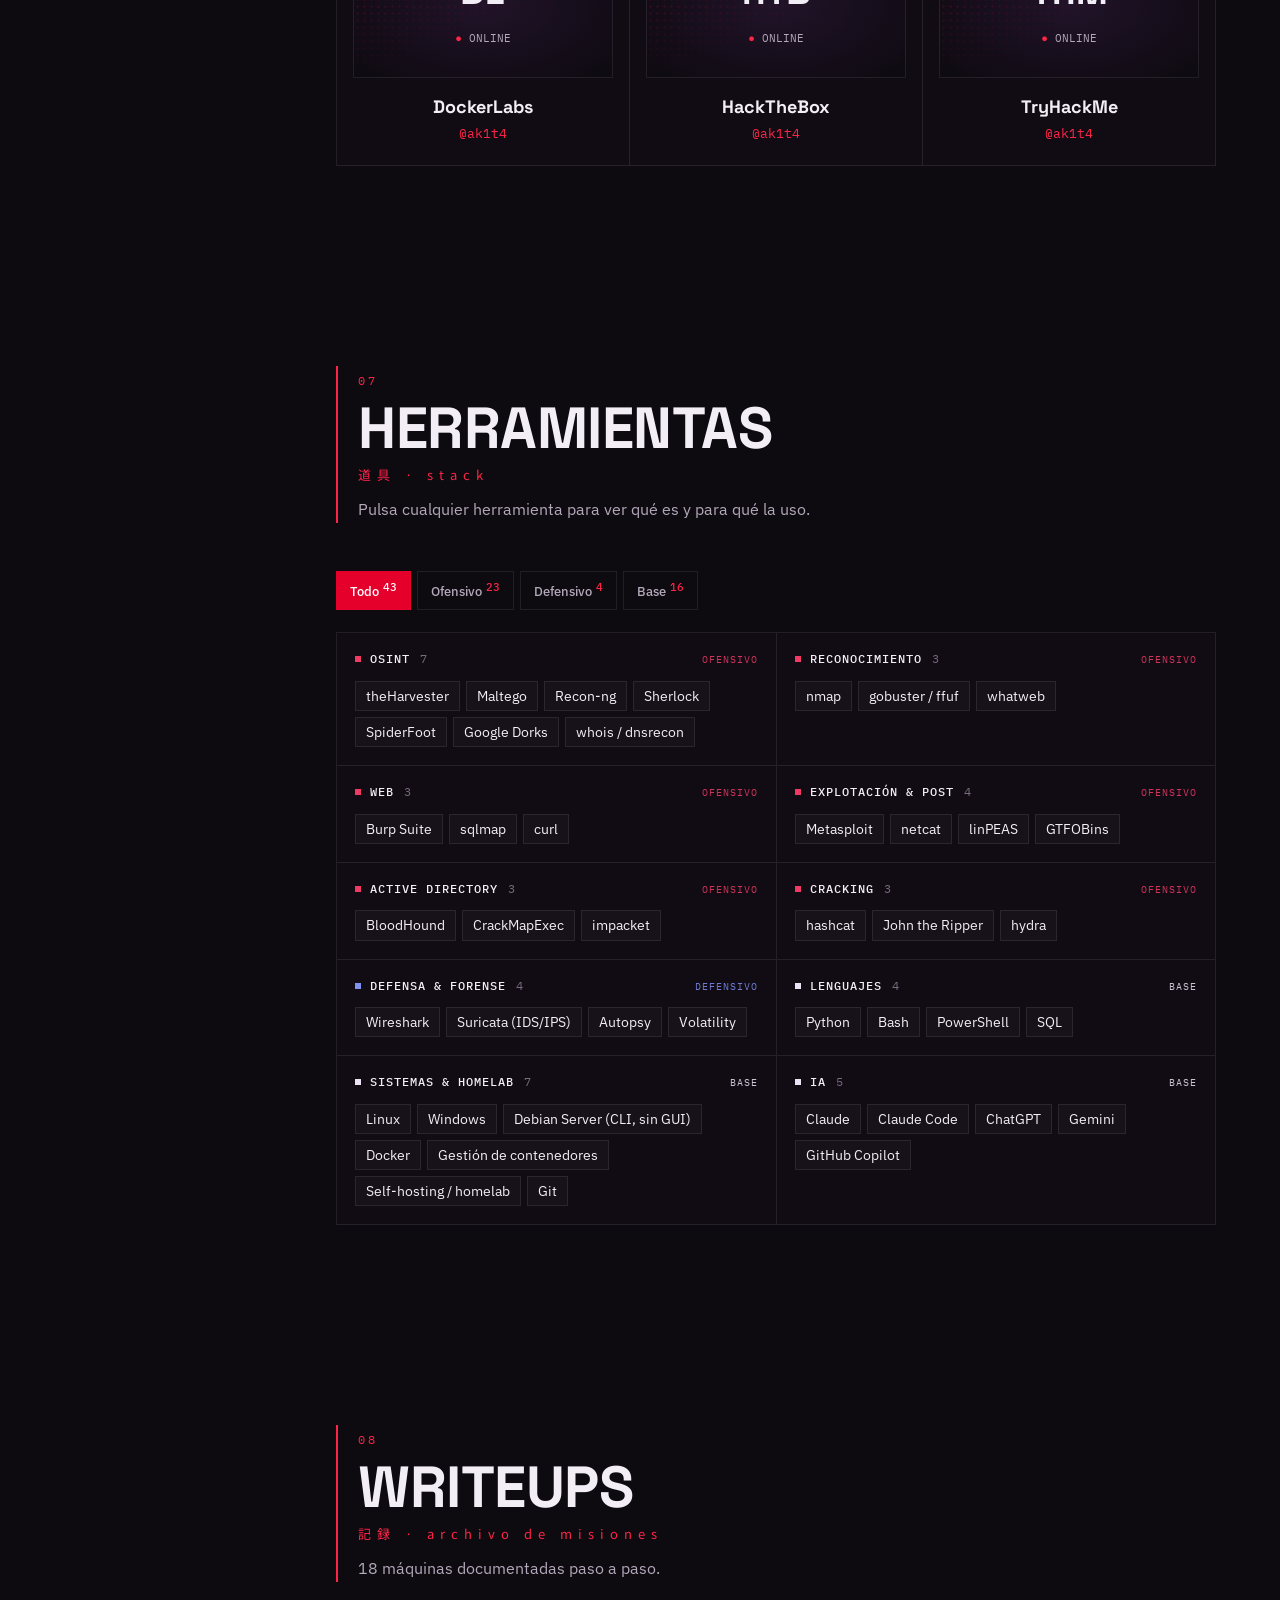
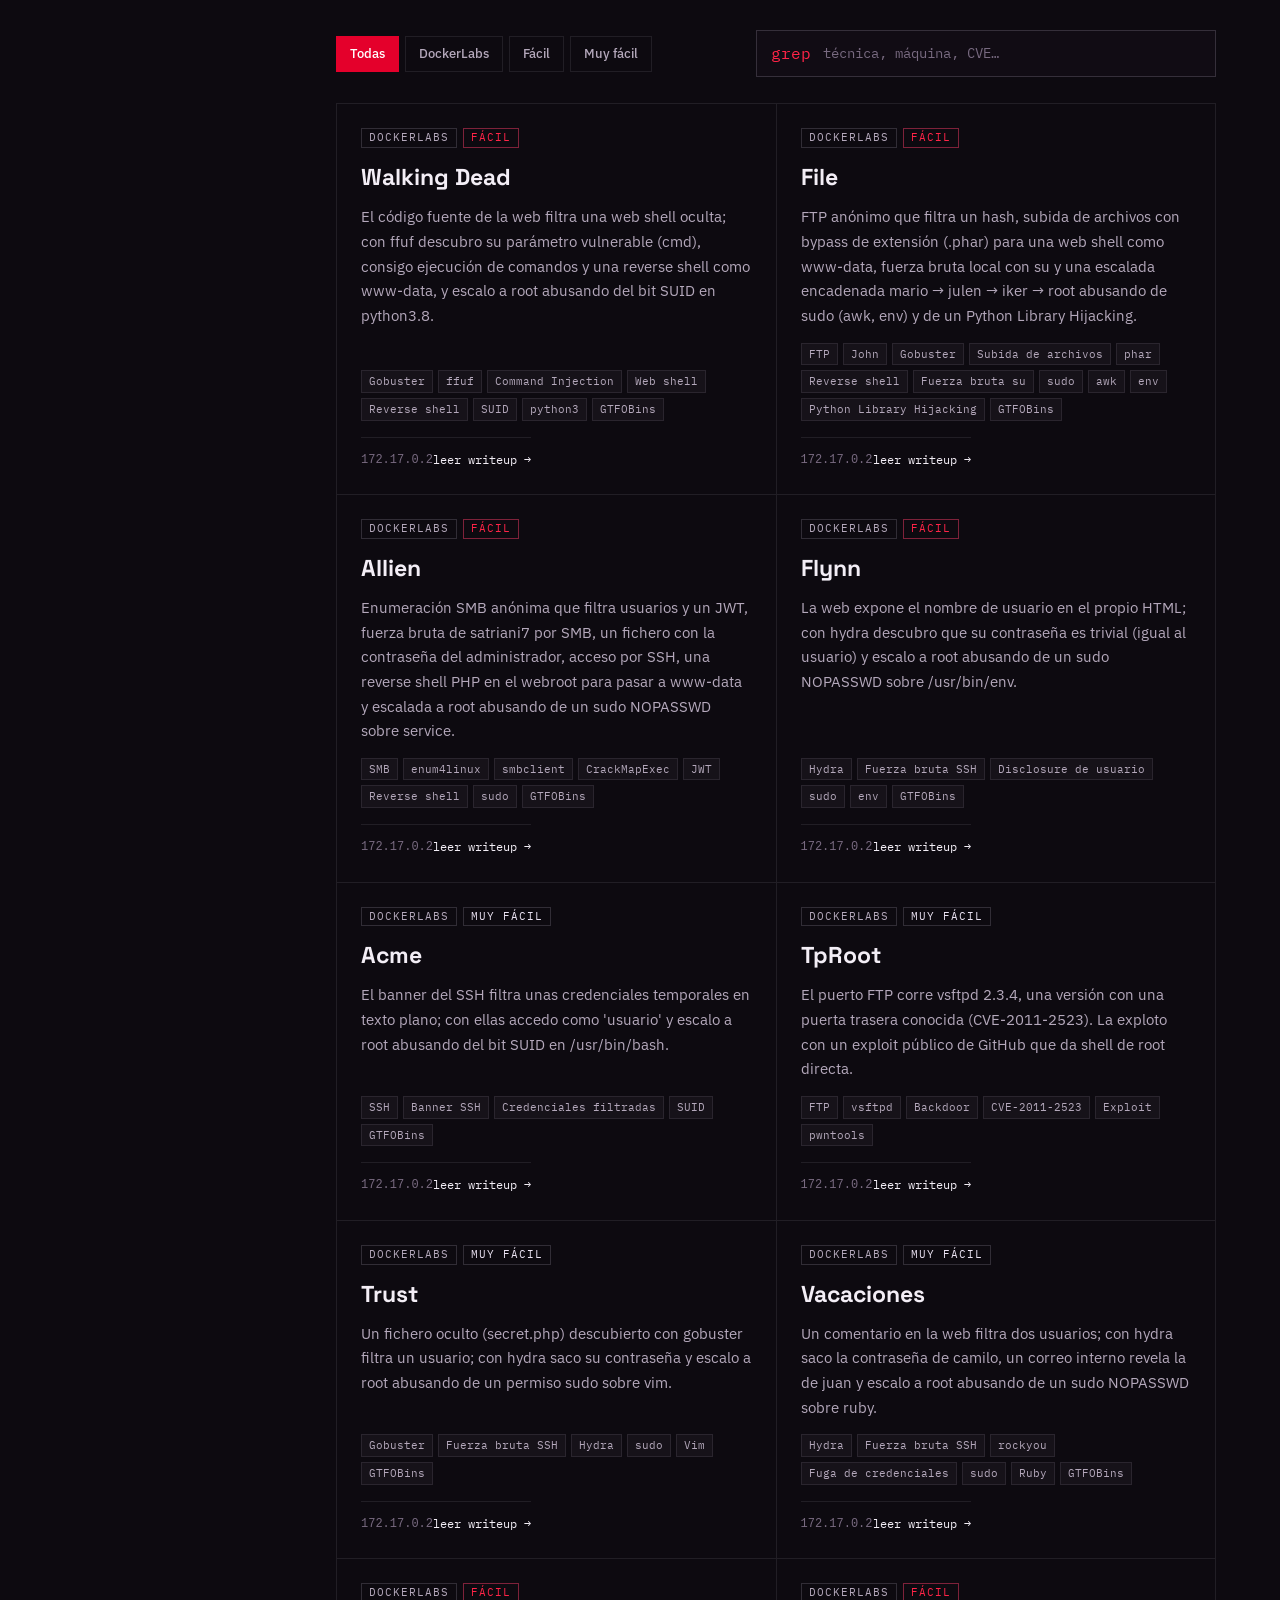
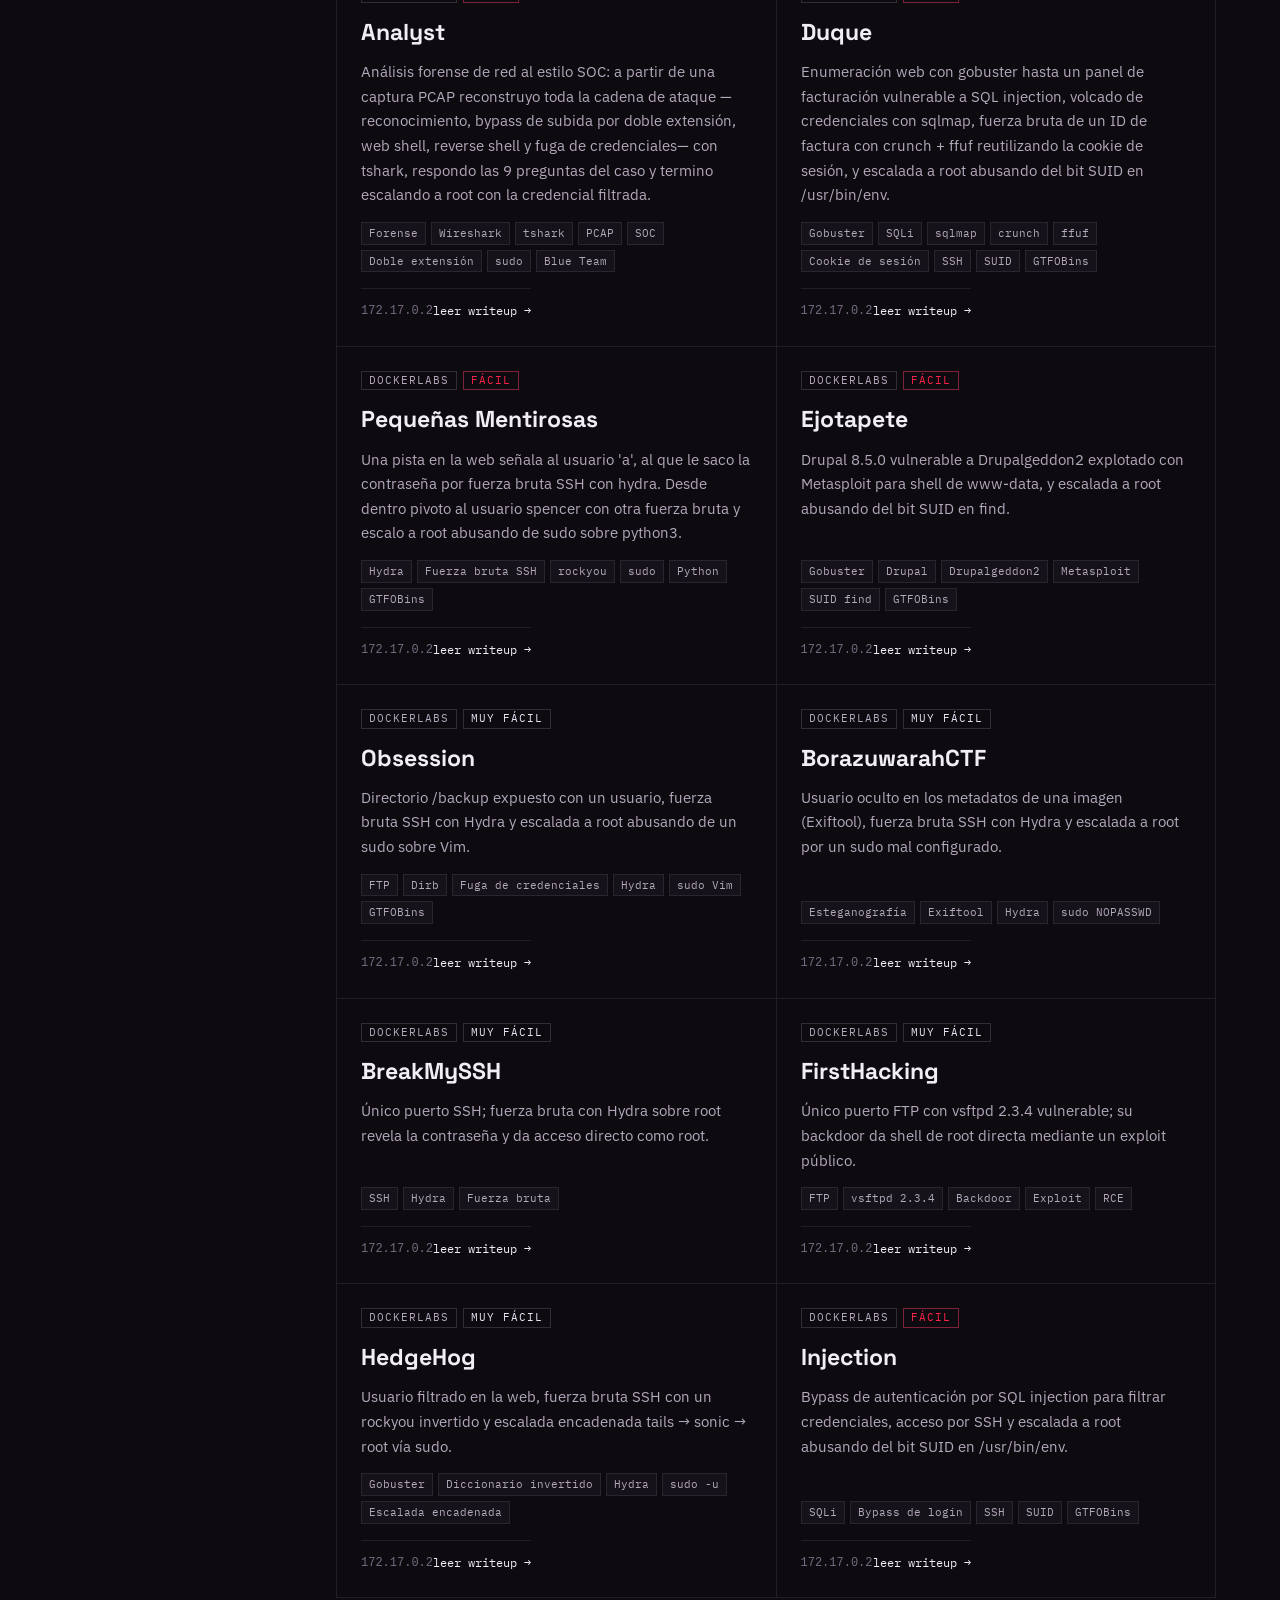
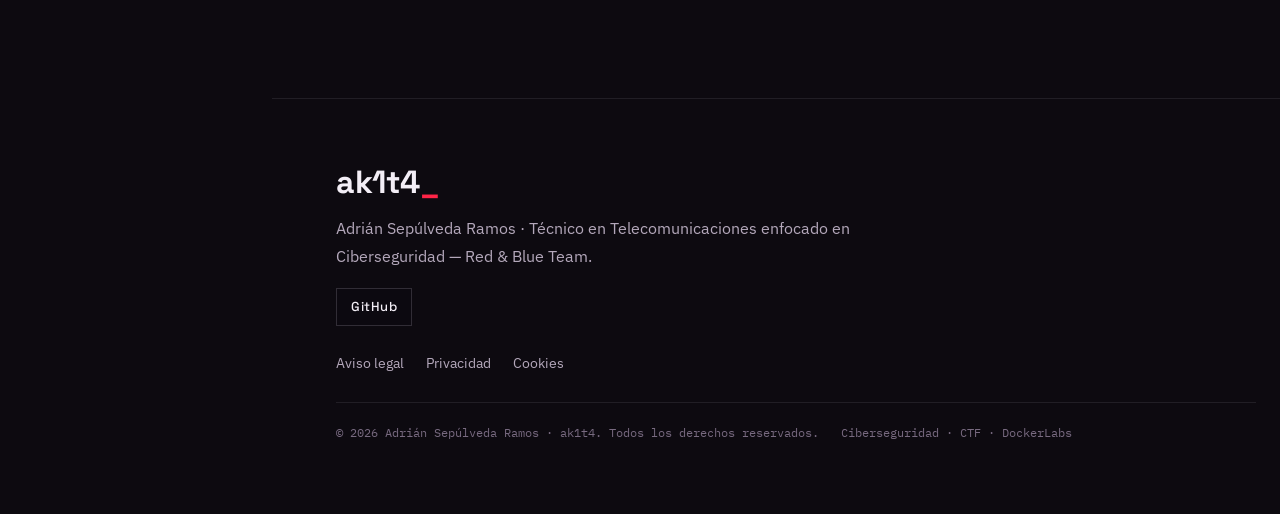
==== commit 5e225b7f: "Favicon creativo: escudo Red/Blue Team con ojo de cerradura (acceso)" ====
--- a/index.html
+++ b/index.html
@@ -6,7 +6,7 @@
 <title>AK1T4 // Portfolio</title>
 <meta name="description" content="Adrián Sepúlveda Ramos · ak1t4 — Portfolio de ciberseguridad y CTF. Red & Blue Team.">
 <meta name="theme-color" content="#0d0a10">
-<link rel="icon" href="favicon.svg?v=1" type="image/svg+xml">
+<link rel="icon" href="favicon.svg?v=2" type="image/svg+xml">
 <link rel="preconnect" href="https://fonts.googleapis.com">
 <link rel="preconnect" href="https://fonts.gstatic.com" crossorigin>
 <link href="https://fonts.googleapis.com/css2?family=Space+Grotesk:wght@500;700&family=IBM+Plex+Sans:wght@400;500;600&family=IBM+Plex+Mono:wght@400;500&family=Noto+Sans+JP:wght@400;700&display=swap" rel="stylesheet">
